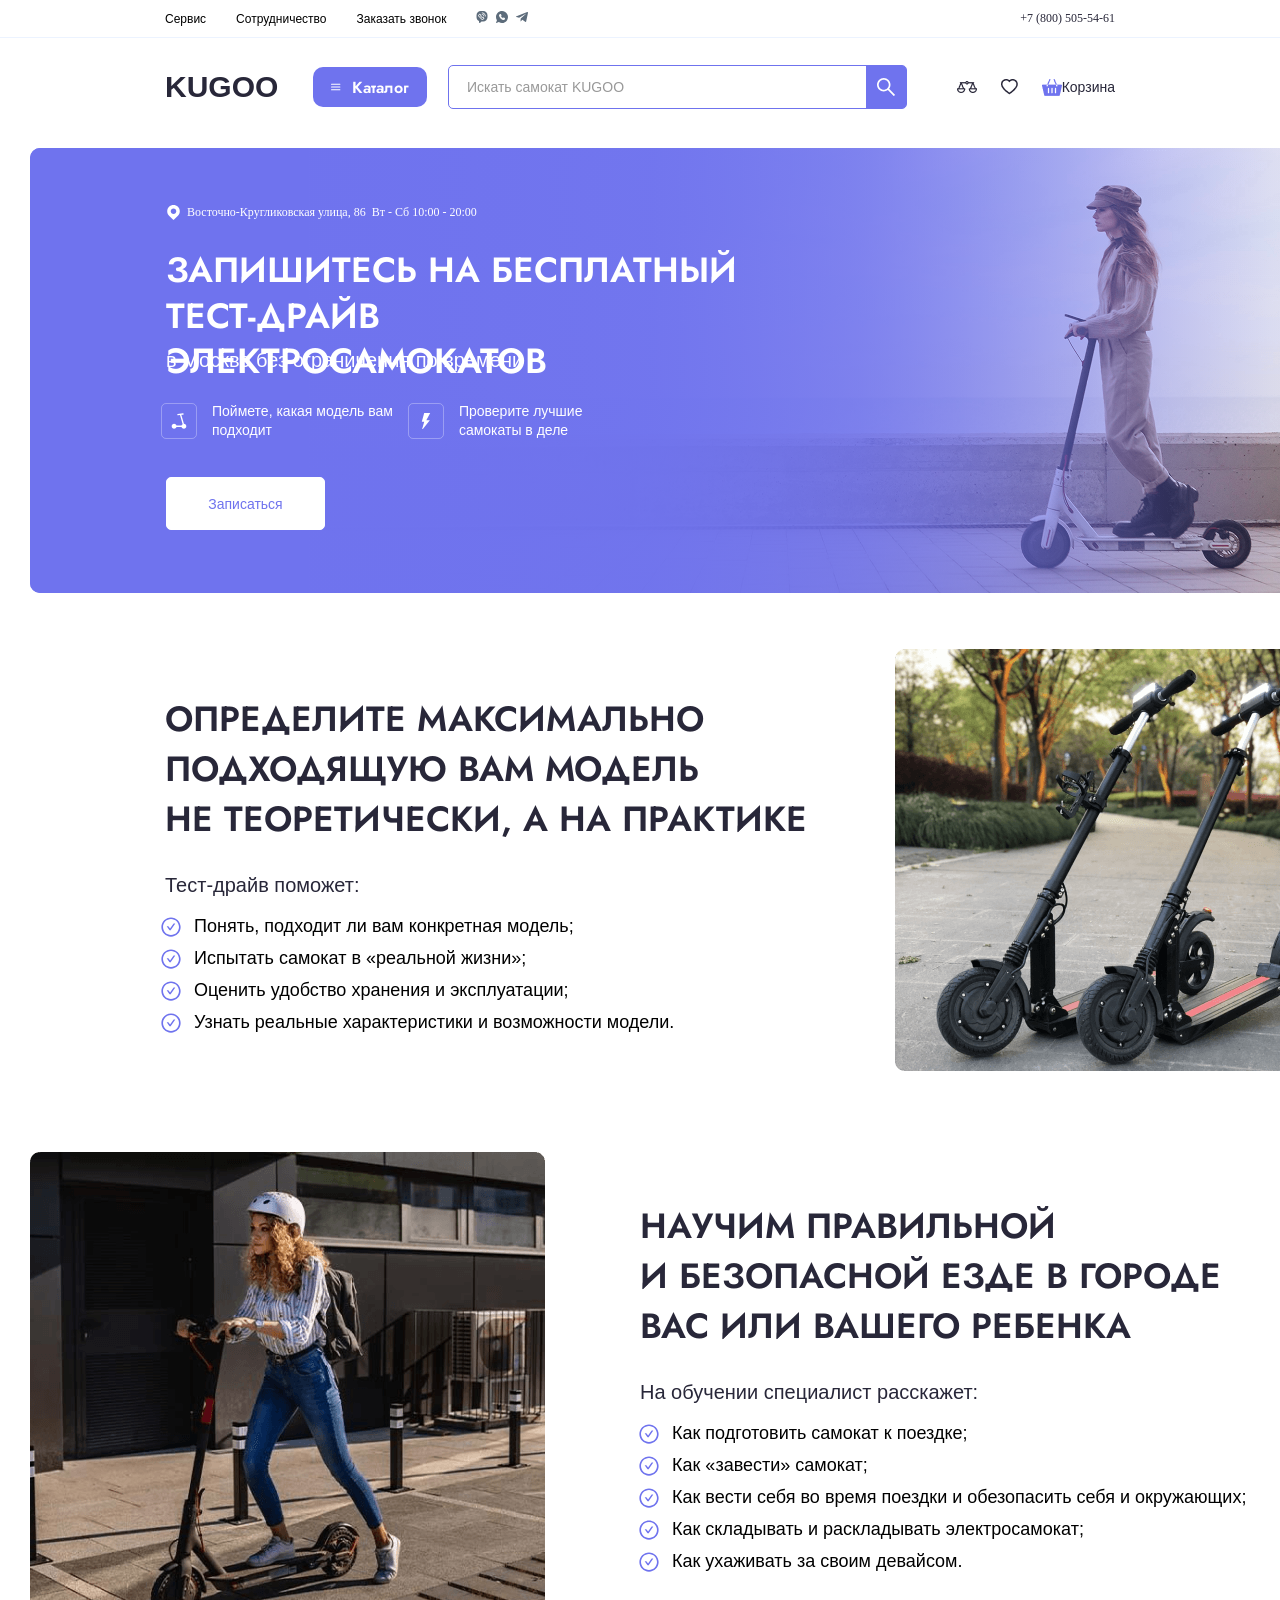
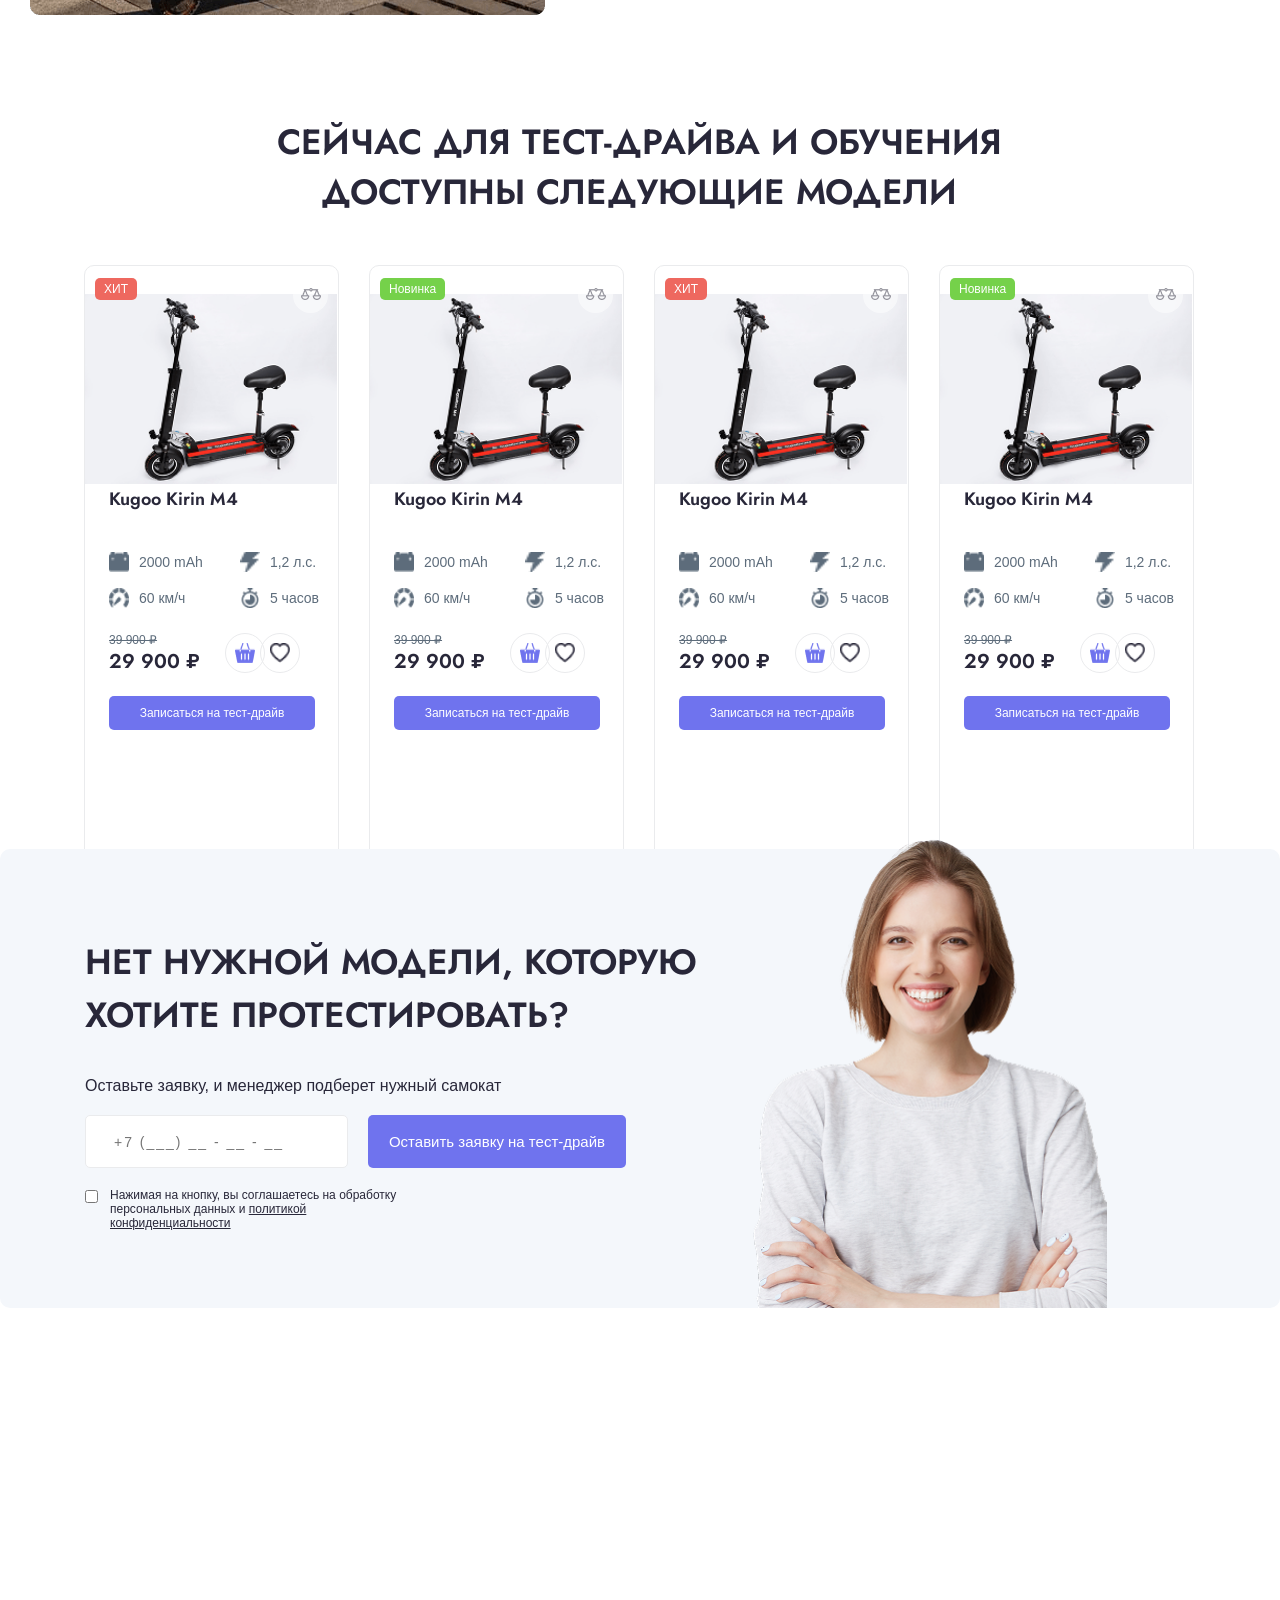
==== index.html @ 3bf48354 "add section CTA" ====
<!doctype html>
<html lang="ru">
  <head>
    <meta charset="UTF-8" />
    <meta name="viewport" content="width=device-width, initial-scale=1.0" />
    <title>Kugoo</title>
    <link rel="stylesheet" href="./styles/swiper-bundle.min.css" />
    <link rel="preconnect" href="https://fonts.googleapis.com" />
    <link rel="preconnect" href="https://fonts.gstatic.com" crossorigin />
    <link
      href="https://fonts.googleapis.com/css2?family=Jost:wght@400;500;600;700;800&display=swap"
      rel="stylesheet"
    />
    <link rel="stylesheet" href="./fonts/fonts.css" />
    <link rel="stylesheet" href="./styles/style.css" />
  </head>
  <body>
    <header class="header">
      <!-- TOP BAR -->
      <div class="topbar">
        <div class="container topbar__row">
          <nav class="topbar__nav">
            <a class="topbar__link" href="#">Сервис</a>
            <a class="topbar__link" href="#">Сотрудничество</a>
            <a class="topbar__link btn__call" href="#">Заказать звонок</a>

            <div class="topbar__icons socials">
              <a class="topbar__icon" href="#" aria-label="Viber">
                <svg class="topbar__svg" width="12" height="12">
                  <use href="img/sprite.svg#icon-viber"></use>
                </svg>
              </a>
              <a class="topbar__icon" href="#" aria-label="WhatsApp">
                <svg class="topbar__svg" width="12" height="12">
                  <use href="img/sprite.svg#icon-whatsapp"></use>
                </svg>
              </a>
              <a class="topbar__icon" href="#" aria-label="Telegram">
                <svg class="topbar__svg" width="12" height="12">
                  <use href="img/sprite.svg#icon-telegram"></use>
                </svg>
              </a>
            </div>
          </nav>

          <div class="topbar__contacts">
            <a class="topbar__phone" href="tel:+78005055461"
              >+7 (800) 505-54-61</a
            >
          </div>
        </div>
      </div>

      <!-- MAIN BAR -->
      <div class="mainbar">
        <div class="container mainbar__row">
          <a href="#" class="mainbar__logo">KUGOO</a>

          <button class="mainbar__catalog-btn" type="button">
            <svg class="catalog-btn__icon" width="18" height="12">
              <use href="img/sprite.svg#icon-burger"></use>
            </svg>
            Каталог
          </button>

          <form class="mainbar__search" action="#" method="get">
            <input
              class="search__input"
              type="text"
              name="q"
              placeholder="Искать самокат KUGOO"
            />
            <button class="search__btn" type="submit" aria-label="Поиск">
              <svg class="search__svg" width="18" height="18">
                <use href="img/sprite.svg#icon-search"></use>
              </svg>
            </button>
          </form>

          <div class="mainbar__actions">
            <a class="action" href="#" aria-label="Сравнение">
              <img src="./img/balance 2.png" alt="" />
            </a>
            <a class="action" href="#" aria-label="Сравнение">
              <img src="./img/heart.png" alt="" />
            </a>
            <a class="action" href="#" aria-label="Сравнение">
              <img src="./img/cart.png" alt="" />
              <span class="action__label">Корзина</span>
            </a>
          </div>
        </div>
      </div>
    </header>

    <!-- HERO BANNER -->
    <section class="hero">
      <div class="hero__banner">
        <div class="hero__content">
          <div class="hero__info">
            <div class="hero__girl"></div>
            <svg class="hero__pin" width="15" height="15">
              <use href="img/sprite.svg#pin"></use>
            </svg>
            <span class="hero__address">
              Восточно-Кругликовская улица, 86
            </span>
            <span class="hero__schedule"> Вт - Сб 10:00 - 20:00 </span>
          </div>
          <h1 class="hero__title">
            Запишитесь на бесплатный тест-драйв электросамокатов
          </h1>
          <p class="hero__subtitle">в Москве без ограничения по времени</p>
          <div class="hero__features">
            <div class="hero__feature">
              <div class="hero__feature-icon">
                <svg class="hero__scooter" width="16" height="16">
                  <use href="img/sprite.svg#scooter"></use>
                </svg>
              </div>
              <span class="hero__feature-text"
                >Поймете, какая модель вам подходит</span
              >
            </div>
            <div class="hero__feature">
              <div class="hero__feature-icon">
                <svg class="hero__energy" width="16" height="16">
                  <use href="img/sprite.svg#energy"></use>
                </svg>
              </div>
              <span class="hero__feature-text"
                >Проверите лучшие самокаты в деле</span
              >
            </div>
          </div>
          <a class="hero__btn" href="#">Записаться</a>
        </div>
      </div>
    </section>

    <!-- TEST DRIVE -->
    <section class="testdrive">
      <div class="testdrive__info">
        <h2 class="testdrive__title">
          Определите максимально подходящую вам модель <br />не теоретически, а
          на практике
        </h2>
        <p class="testdrive__description">Тест-драйв поможет:</p>

        <ul class="testdrive__list">
          <li class="testdrive__item">
            <svg>
              <use href="img/sprite.svg#check_circle"></use>
            </svg>
            Понять, подходит ли вам конкретная модель;
          </li>
          <li class="testdrive__item">
            <svg>
              <use href="img/sprite.svg#check_circle"></use>
            </svg>
            Испытать самокат в «реальной жизни»;
          </li>
          <li class="testdrive__item">
            <svg>
              <use href="img/sprite.svg#check_circle"></use>
            </svg>
            Оценить удобство хранения и эксплуатации;
          </li>
          <li class="testdrive__item">
            <svg>
              <use href="img/sprite.svg#check_circle"></use>
            </svg>
            Узнать реальные характеристики и возможности модели.
          </li>
        </ul>

        <div class="scooters__image">
          <img src="./img/scooters.png" alt="Two scooters" />
        </div>
      </div>
    </section>

    <!-- GIRL SCOOTER -->
    <section class="girl__drive">
      <div class="girlScooter__info">
        <h2 class="girlScooter__title">
          Научим правильной <br />и безопасной езде в городе <br />вас или
          вашего ребенка
        </h2>
        <p class="girlScooter__description">
          На обучении специалист расскажет:
        </p>

        <ul class="girlScooter__list">
          <li class="girlScooter__item">
            <svg>
              <use href="img/sprite.svg#check_circle"></use>
            </svg>
            Как подготовить самокат к поездке;
          </li>
          <li class="girlScooter__item">
            <svg>
              <use href="img/sprite.svg#check_circle"></use>
            </svg>
            Как «завести» самокат;
          </li>
          <li class="girlScooter__item">
            <svg>
              <use href="img/sprite.svg#check_circle"></use>
            </svg>
            Как вести себя во время поездки и обезопасить себя и окружающих;
          </li>
          <li class="girlScooter__item">
            <svg>
              <use href="img/sprite.svg#check_circle"></use>
            </svg>
            Как складывать и раскладывать электросамокат;
          </li>
          <li class="girlScooter__item">
            <svg>
              <use href="img/sprite.svg#check_circle"></use>
            </svg>
            Как ухаживать за своим девайсом.
          </li>
        </ul>

        <div class="girlScooter__image">
          <img src="./img/girl_scooter.png" alt="Girl Scooter" />
        </div>
      </div>
    </section>

    <!-- SCOOTER MODELS -->
    <section class="scooter">
      <div class="scooter__container">
        <h2 class="scooter__title">
          Сейчас для тест-драйва и обучения доступны следующие модели
        </h2>

        <div class="scooter__grid">
          <!-- <table>
        <tr>
          <td>
            <img src="./img/scooter_model.png" alt="Model 1" />
          </td>
          <td>
            <img src="./img/scooter_model.png" alt="Model 2" />
          </td>
          <td>
            <img src="./img/scooter_model.png" alt="Model 3" />
          </td>
          <td>
            <img src="./img/scooter_model.png" alt="Model 4" />
          </td>
        </tr>
      </table> -->

          <!-- Card 1 -->
          <div class="scooter__card">
            <div class="scooter__card-top">
              <span class="scooter__badge scooter__badge--hit">Хит</span>
              <a class="scooter__compare" href="#">
                <img
                  src="img/balance 2.png"
                  alt="Сравнение"
                  width="20"
                  height="20"
                />
              </a>
              <img
                class="scooter__card-img"
                src="img/scooter_model.png"
                alt="Kugoo Kirin M4"
              />
            </div>
            <div class="scooter__card-info">
              <h3 class="scooter__card-name">Kugoo Kirin M4</h3>
              <div class="scooter__card-specs">
                <span
                  ><img src="img/mAh.png" alt="" width="20" height="20" /> 2000
                  mAh</span
                >
                <span
                  ><img src="img/lighter.png" alt="" width="20" height="20" />
                  1,2 л.с.</span
                >
                <span
                  ><img src="img/speed.png" alt="" width="20" height="20" /> 60
                  км/ч</span
                >
                <span
                  ><img src="img/timer.png" alt="" width="20" height="20" /> 5
                  часов</span
                >
              </div>
              <div class="scooter__card-bottom">
                <div class="scooter__card-price-inner">
                  <span class="scooter__card-old-price">39 900 ₽</span>
                  <span class="scooter__card-new-price">29 900 ₽</span>
                </div>
                <div class="scooter__card-actions">
                  <button class="scooter__card-action" type="button">
                    <img
                      src="img/cart.png"
                      alt="Корзина"
                      width="20"
                      height="20"
                    />
                  </button>
                  <a class="scooter__card-action" href="#">
                    <img
                      src="img/heart.png"
                      alt="Избранное"
                      width="20"
                      height="20"
                    />
                  </a>
                </div>
              </div>
              <button class="scooter__card-btn" type="button">
                Записаться на тест-драйв
              </button>
            </div>
          </div>

          <!-- Card 2 -->
          <div class="scooter__card">
            <div class="scooter__card-top">
              <span class="scooter__badge scooter__badge--new">Новинка</span>
              <a class="scooter__compare" href="#">
                <img
                  src="img/balance 2.png"
                  alt="Сравнение"
                  width="20"
                  height="20"
                />
              </a>
              <img
                class="scooter__card-img"
                src="img/scooter_model.png"
                alt="Kugoo Kirin M4"
              />
            </div>
            <div class="scooter__card-info">
              <h3 class="scooter__card-name">Kugoo Kirin M4</h3>
              <div class="scooter__card-specs">
                <span
                  ><img src="img/mAh.png" alt="" width="20" height="20" /> 2000
                  mAh</span
                >
                <span
                  ><img src="img/lighter.png" alt="" width="20" height="20" />
                  1,2 л.с.</span
                >
                <span
                  ><img src="img/speed.png" alt="" width="20" height="20" /> 60
                  км/ч</span
                >
                <span
                  ><img src="img/timer.png" alt="" width="20" height="20" /> 5
                  часов</span
                >
              </div>
              <div class="scooter__card-bottom">
                <div class="scooter__card-price-inner">
                  <span class="scooter__card-old-price">39 900 ₽</span>
                  <span class="scooter__card-new-price">29 900 ₽</span>
                </div>
                <div class="scooter__card-actions">
                  <button class="scooter__card-action" type="button">
                    <img
                      src="img/cart.png"
                      alt="Корзина"
                      width="20"
                      height="20"
                    />
                  </button>
                  <a class="scooter__card-action" href="#">
                    <img
                      src="img/heart.png"
                      alt="Избранное"
                      width="20"
                      height="20"
                    />
                  </a>
                </div>
              </div>
              <button class="scooter__card-btn" type="button">
                Записаться на тест-драйв
              </button>
            </div>
          </div>

          <!-- Card 3 -->
          <div class="scooter__card">
            <div class="scooter__card-top">
              <span class="scooter__badge scooter__badge--hit">Хит</span>
              <a class="scooter__compare" href="#">
                <img
                  src="img/balance 2.png"
                  alt="Сравнение"
                  width="20"
                  height="20"
                />
              </a>
              <img
                class="scooter__card-img"
                src="img/scooter_model.png"
                alt="Kugoo Kirin M4"
              />
            </div>
            <div class="scooter__card-info">
              <h3 class="scooter__card-name">Kugoo Kirin M4</h3>
              <div class="scooter__card-specs">
                <span
                  ><img src="img/mAh.png" alt="" width="20" height="20" /> 2000
                  mAh</span
                >
                <span
                  ><img src="img/lighter.png" alt="" width="20" height="20" />
                  1,2 л.с.</span
                >
                <span
                  ><img src="img/speed.png" alt="" width="20" height="20" /> 60
                  км/ч</span
                >
                <span
                  ><img src="img/timer.png" alt="" width="20" height="20" /> 5
                  часов</span
                >
              </div>
              <div class="scooter__card-bottom">
                <div class="scooter__card-price-inner">
                  <span class="scooter__card-old-price">39 900 ₽</span>
                  <span class="scooter__card-new-price">29 900 ₽</span>
                </div>
                <div class="scooter__card-actions">
                  <button class="scooter__card-action" type="button">
                    <img
                      src="img/cart.png"
                      alt="Корзина"
                      width="20"
                      height="20"
                    />
                  </button>
                  <a class="scooter__card-action" href="#">
                    <img
                      src="img/heart.png"
                      alt="Избранное"
                      width="20"
                      height="20"
                    />
                  </a>
                </div>
              </div>
              <button class="scooter__card-btn" type="button">
                Записаться на тест-драйв
              </button>
            </div>
          </div>

          <!-- Card 4 -->
          <div class="scooter__card">
            <div class="scooter__card-top">
              <span class="scooter__badge scooter__badge--new">Новинка</span>
              <a class="scooter__compare" href="#">
                <img
                  src="img/balance 2.png"
                  alt="Сравнение"
                  width="20"
                  height="20"
                />
              </a>
              <img
                class="scooter__card-img"
                src="img/scooter_model.png"
                alt="Kugoo Kirin M4"
              />
            </div>
            <div class="scooter__card-info">
              <h3 class="scooter__card-name">Kugoo Kirin M4</h3>
              <div class="scooter__card-specs">
                <span
                  ><img src="img/mAh.png" alt="" width="20" height="20" /> 2000
                  mAh</span
                >
                <span
                  ><img src="img/lighter.png" alt="" width="20" height="20" />
                  1,2 л.с.</span
                >
                <span
                  ><img src="img/speed.png" alt="" width="20" height="20" /> 60
                  км/ч</span
                >
                <span
                  ><img src="img/timer.png" alt="" width="20" height="20" /> 5
                  часов</span
                >
              </div>
              <div class="scooter__card-bottom">
                <div class="scooter__card-price-inner">
                  <span class="scooter__card-old-price">39 900 ₽</span>
                  <span class="scooter__card-new-price">29 900 ₽</span>
                </div>
                <div class="scooter__card-actions">
                  <button class="scooter__card-action" type="button">
                    <img
                      src="img/cart.png"
                      alt="Корзина"
                      width="20"
                      height="20"
                    />
                  </button>
                  <a class="scooter__card-action" href="#">
                    <img
                      src="img/heart.png"
                      alt="Избранное"
                      width="20"
                      height="20"
                    />
                  </a>
                </div>
              </div>
              <button class="scooter__card-btn" type="button">
                Записаться на тест-драйв
              </button>
            </div>
          </div>
        </div>
      </div>
    </section>
    <!-- <section class="scooter__models">
      <h2 class="scooter__title">
        Сейчас для тест-драйва и обучения доступны следующие модели
      </h2>

      <div class="swiper">
        <div class="swiper-wrapper">
          <div class="swiper-slide">
            <img src="./img/scooter_model.png" alt="Model 1" />
          </div>
          <div class="swiper-slide">
            <img src="./img/scooter_model.png" alt="Model 2" />
          </div>
          <div class="swiper-slide">
            <img src="./img/scooter_model.png" alt="Model 3" />
          </div>
          <div class="swiper-slide">
            <img src="./img/scooter_model.png" alt="Model 4" />
          </div>
        </div>

        Add Pagination
        <div class="swiper-pagination"></div>

        Add Navigation
        <div class="swiper-button-prev"></div>
        <div class="swiper-button-next"></div>
      </div>
    </section> -->

    <!-- CTA -->
    <section class="cta">
      <div class="cta__container">
        <div class="cta__content">
          <h2 class="cta__title">
            Нет нужной модели, которую хотите протестировать?
          </h2>
          <p class="cta__form-text">
            Оставьте заявку, и менеджер подберет нужный самокат
          </p>
          <form class="cta__form" method="POST">
            <div class="cta__form-row">
              <input
                class="cta__input"
                name="userphone"
                type="tel"
                placeholder="+7 (___) __ - __ - __"
                required
              />
              <button class="cta__button" type="submit">
                Оставить заявку на тест-драйв
              </button>
            </div>
            <div class="cta__consent">
              <input class="cta__checkbox" type="checkbox" id="cta-consent" />
              <label class="cta__consent-label" for="cta-consent"
                >Нажимая на кнопку, вы соглашаетесь на обработку персональных
                данных и <a href="#">политикой конфиденциальности</a></label
              >
            </div>
          </form>
        </div>
      </div>
    </section>
    <script src="./js/swiper-bundle.min.js"></script>
    <script src="./js/script.js"></script>
  </body>
</html>
---- fonts/fonts.css ----
@font-face {
  font-family: "Jost";
  src: url("./Jost-Regular.woff2") format("woff2");
  font-weight: 400;
  font-style: normal;
  font-display: swap;
}

@font-face {
  font-family: "Jost";
  src: url("./Jost-Medium.woff2") format("woff2");
  font-weight: 500;
  font-style: normal;
  font-display: swap;
}

@font-face {
  font-family: "Jost";
  src: url("./Jost-Bold.woff2") format("woff2");
  font-weight: 700;
  font-style: normal;
  font-display: swap;
}
---- styles/style.css ----
*,
*::before,
*::after {
  margin: 0;
  padding: 0;
  box-sizing: border-box;
}

body {
  font-family: "Jost", sans-serif;
}

a {
  text-decoration: none;
  color: inherit;
}

button {
  font-family: inherit;
  cursor: pointer;
}

/* ==== CONTAINER ==== */
.container {
  background-color: #fff;
}

/* ==== HEADER ==== */
.header {
  width: 100%;
  background: #fff;
}

/* ==== TOP BAR ==== */
.topbar__row {
  display: flex;
  justify-content: space-between;
  align-items: center;
  font-size: 0.75rem;
  padding: 0 10.3125rem;
}

.topbar {
  border-bottom: 1px solid #ecf3ff;
  padding: 0.6875rem 0;
}

.topbar__nav {
  display: flex;
  align-items: center;
  gap: 1.875rem;
}

.topbar__link:hover {
  color: #6c5ce7;
}

/* social icons */
.topbar__icons {
  display: flex;
  align-items: center;
  gap: 0.5rem;
}

.topbar__icon {
  color: #5d6c7b;
  transition: color 0.2s;
}

.topbar__icon:hover {
  color: #6c5ce7;
}

/* phone */
.topbar__phone {
  flex-grow: 0;
  font-family: Jost;
  font-size: 0.75rem;
  font-weight: 500;
  font-stretch: normal;
  font-style: normal;
  line-height: normal;
  letter-spacing: normal;
  text-align: left;
  color: #282739;
}

.topbar__phone:hover {
  color: #6c5ce7;
}

/* ---------- MAIN BAR ---------- */
.mainbar {
  height: 4.375rem;
}

.mainbar__row {
  display: flex;
  align-items: center;
  height: 140%;
  padding: 0 10.3125rem;
}

/* logo */
.mainbar__logo {
  margin-right: 1.875rem;
  font-size: 1.875rem;
  font-weight: 700;
  line-height: 1;
  color: #282739;
}

.mainbar__logo:hover {
  color: #6c5ce7;
}

/* catalog button */
.mainbar__catalog-btn {
  display: flex;
  align-items: center;
  gap: 11px;
  height: 2.5rem;
  width: 7.1rem;
  padding: 0 18px;
  background: #6f73ee;
  color: #fff;
  border: none;
  position: relative;
  right: -5px;
  border-radius: 10px;
  font-size: 16px;
  font-weight: 600;
  margin-right: 26px;
  transition:
    background 0.2s,
    transform 0.15s;
}

.mainbar__catalog-btn:hover {
  background: #5a4bd1;
  transform: none;
}

.mainbar__catalog-btn:active {
  transform: translateY(0);
}

.catalog-btn__icon {
  display: flex;
  flex-direction: column;
  gap: 3px;
}

.catalog-btn__icon span {
  display: block;
  width: 16px;
  height: 2px;
  background: #fff;
  border-radius: 1px;
}

/* search */
.mainbar__search {
  flex: 1;
  display: flex;
  align-items: center;
  height: 44px;
  border-radius: 5px;
  border: solid 1.5px #6f73ee;
  overflow: hidden;
  background: #fff;
  transition: box-shadow 0.2s;
}

.mainbar__search:focus-within {
  box-shadow: 0 0 0 3px rgba(108, 92, 231, 0.15);
}

.search__input {
  flex: 1;
  height: 100%;
  border: none;
  outline: none;
  padding: 0 18px;
  font-family: inherit;
  font-size: 14px;
  color: #333;
  background: transparent;
}

.search__input::placeholder {
  color: #999;
}

.search__btn {
  width: 40px;
  height: 100%;
  border: solid 1.5px #6f73ee;
  background-color: #6f73ee;
  color: #fff;
  display: flex;
  align-items: center;
  justify-content: center;
  flex-shrink: 0;
  transition: background 0.2s;
}

.search__btn:hover {
  background: #5a4bd1;
}

.mainbar__actions {
  display: flex;
  align-items: center;
  gap: 24px;
  flex-shrink: 0;
  margin-left: 50px;
}

.action {
  display: flex;
  align-items: center;
  color: #282739;
  transition: color 0.2s;
}

.action:hover {
  color: #6c5ce7;
}

.action__svg {
  display: block;
}

.action--cart {
  gap: 10px;
}

.action__label {
  font-family: "Jost", sans-serif;
  font-size: 14px;
  font-weight: 500;
  line-height: 1;
  color: #282739;
  white-space: nowrap;
  gap: 10px;
}

/* ==== HERO BANNER ==== */
.hero {
  padding: 40px 30px 72px;
}

.hero__banner {
  position: relative;
  width: 1380px;
  height: 445px;
  margin: 0 auto;
  border-radius: 10px;
  overflow: hidden;

  background:
    linear-gradient(
      90deg,
      rgba(111, 115, 238, 1) 0%,
      rgba(111, 115, 238, 0.95) 25%,
      rgba(111, 115, 238, 0.85) 45%,
      rgba(111, 115, 238, 0.65) 60%,
      rgba(111, 115, 238, 0.4) 72%,
      rgba(111, 115, 238, 0.2) 82%,
      rgba(111, 115, 238, 0.08) 90%,
      rgba(111, 115, 238, 0) 100%
    ),
    url(../img/young-woman-riding-electric_scooter.png) right center / contain
      no-repeat;
  background-position: clamp(100%, calc(10% + 5.625rem), 168%) center;
  background-color: #6f73ee;
}

/* .hero__banner::after {
  content: "";
  position: absolute;
  top: 0;
  left: 0;
  right: 0;
  bottom: 0;
  z-index: 0;
  background: url(../img/young-woman-riding-electric_scooter.png) right /
    contain no-repeat; */
/* background-position: calc(168% -190px); */
/* background-position: clamp(100%, calc(10% + 5.625rem), 168%) center;
} */

.hero__banner::before {
  content: "";
  position: absolute;
  inset: 0;
  z-index: 1;

  background: linear-gradient(
    90deg,
    rgba(111, 115, 238, 1) 0%,
    rgba(111, 115, 238, 0.95) 25%,
    rgba(111, 115, 238, 0.85) 45%,
    rgba(111, 115, 238, 0.65) 60%,
    rgba(111, 115, 238, 0.4) 72%,
    rgba(111, 115, 238, 0.2) 82%,
    rgba(111, 115, 238, 0.08) 90%,
    rgba(111, 115, 238, 0) 100%
  );
}

.hero__overlay {
  position: absolute;
  top: 0;
  left: 0;
  width: 100%;
  height: 100%;
  z-index: 1;
}

.hero__content {
  position: relative;
  z-index: 2;
  display: flex;
  flex-direction: column;
  height: 100%;
  padding: 62px 40px 40px 130px;
}

.hero__info {
  display: flex;
  align-items: center;
  gap: 0.375rem;
  margin-bottom: 1.875rem;
  width: 22.5625rem;
  height: 0.3125rem;
  font-family: Jost;
  font-size: 12px;
  font-weight: 500;
  font-style: normal;
  line-height: normal;
  letter-spacing: normal;
  color: #fff;
}

.hero__pin {
  display: block;
  flex-shrink: 0;
}

.hero__address,
.hero__schedule {
  font-size: 12px;
  font-weight: 500;
  color: #fff;
}

.hero__title {
  font-size: 35px;
  font-weight: 600;
  color: #fff;
  line-height: 1.3;
  text-transform: uppercase;
  margin-bottom: 7px;
  padding: 3px 6px;

  width: 616px;
  height: 102px;
  /* margin: 19px 632px 7px 136px; */
}

.hero__subtitle {
  font-size: 20px;
  font-weight: 400;
  color: #fff;
  position: relative;
  margin-bottom: 25px;
  margin-left: 6px;
  bottom: 5px;
}

.hero__features {
  display: flex;
  margin-bottom: 38px;
  width: 487px;
  height: 37px;
  position: relative;
  left: 1px;
  justify-content: space-between;
}

.hero__feature {
  display: flex;
  align-items: center;
  gap: 15px;
}

.hero__feature-icon {
  width: 36px;
  height: 36px;
  border-radius: 5px;
  border: 1px solid rgba(255, 255, 255, 0.3);
  display: flex;
  align-items: center;
  justify-content: center;
  flex-shrink: 0;
}

.hero__feature-icon svg {
  display: block;
}

.hero__feature-text {
  font-size: 14px;
  font-weight: 500;
  line-height: 1.29;
  color: #fff;
}

.hero__btn {
  display: flex;
  align-items: center;
  justify-content: center;
  width: 159px;
  height: 53px;
  border-radius: 5px;
  position: relative;
  left: 6px;
  border: 1.3px solid #fff;
  background-color: #fff;
  font-size: 14px;
  font-weight: 500;
  color: #6f73ee;
  text-decoration: none;
}

.hero__btn:hover {
  background-color: transparent;
  color: #fff;
}

/* TEST DRIVE */
.testdrive {
  padding: 0 30px 72px;
  margin: 75px auto;
}

.testdrive__title {
  position: relative;
  left: 135px;
  bottom: 46px;
  /* display: flex;
  flex-wrap: wrap; */
  width: 645px;
  font-size: 35px;
  font-weight: 600;
  text-align: left;
  color: #282739;
  text-transform: uppercase;
}

.testdrive__description {
  position: relative;
  left: 135px;
  bottom: 17px;
  width: 487px;
  font-size: 20px;
  font-weight: 500;
  line-height: 1.29;
  color: #282739;
  margin-bottom: 38px;
}

.testdrive__list {
  position: relative;
  bottom: 38px;
  right: 5px;
  gap: 10px 20px;

  list-style: none;
  margin: 0;
  padding: 0;

  display: flex;
  flex-direction: column;
  padding-left: 135px;
}

.testdrive__item {
  display: flex;
  align-items: center;
  gap: 12px;
  font-size: 18px;

  text-align: left;
}

.testdrive__item svg {
  width: 22px;
  height: 22px;
  flex: 0 0 22px;
}

.scooters__image {
  display: flex;
  align-items: center;
  position: relative;
  left: 54.0625rem;
  bottom: 26.4375rem;
}

/* GIRL SCOOTER */

.girl__drive {
  padding: 0 30px 72px;
  margin: 75px auto;
}

.girlScooter__title {
  position: relative;
  left: 610px;
  bottom: 440px;
  /* display: flex;
  flex-wrap: wrap; */
  width: 645px;
  font-size: 35px;
  font-weight: 600;
  text-align: left;
  color: #282739;
  text-transform: uppercase;
}

.girlScooter__description {
  position: relative;
  left: 38.125rem;
  bottom: 25.6875rem;
  width: 487px;
  font-size: 20px;
  font-weight: 500;
  line-height: 1.29;
  color: #282739;
  margin-bottom: 38px;
}

.girlScooter__list {
  position: relative;
  bottom: 27rem;
  left: 29.5625rem;
  gap: 0.625rem 1.25rem;
  z-index: 1;

  list-style: none;
  margin: 0;
  padding: 0;

  display: flex;
  flex-direction: column;
  padding-left: 135px;
}

.girlScooter__item {
  display: flex;
  align-items: center;
  gap: 12px;
  font-size: 18px;

  text-align: left;
}

.girlScooter__item svg {
  width: 22px;
  height: 22px;
  flex: 0 0 22px;
}

.girlScooter__image {
  display: flex;
  align-items: center;
  position: relative;
  bottom: 53.3125rem;
}

/* SCOOTER MODELS */
.scooter {
  position: relative;
  right: 1px;
  bottom: 898px;

  /* margin-bottom: 103px; */
}

.scooter__container {
  max-width: 1140px;
  margin: 0 auto;
  padding: 0 15px;
}

.scooter__title {
  font-size: 35px;
  font-weight: 600;
  line-height: 1.45;
  color: #282739;
  text-transform: uppercase;
  text-align: center;
  max-width: 732px;
  margin: 0 auto 47px;
}

.scooter__grid {
  display: flex;
  gap: 30px;
  flex-direction: row;
}

/* Card */
.scooter__card {
  width: 255px;
  flex-shrink: 0;
  border-radius: 10px;
  border: 1.5px solid #eaebed;
  background: #fff;
  overflow: hidden;
  transition: box-shadow 0.3s ease;
}

.scooter__card:hover {
  box-shadow: 0 -10px 30px rgba(0, 0, 0, 0.1);
}

.scooter__card-top {
  position: relative;
}

.scooter__card-img {
  display: block;
  width: 100%;
  height: auto;
  position: relative;
  top: 28px;
  right: 1px;
}

.scooter__badge {
  font-size: 12px;
  font-weight: 500;
  color: #fff;
  border-radius: 5px;
  padding: 4px 9px;
  position: absolute;
  top: 12px;
  left: 10px;
  z-index: 1;
}

.scooter__badge--hit {
  background: #ee685f;
  text-transform: uppercase;
}

.scooter__badge--new {
  background: #75d14a;
}

/* Compare icon */
.scooter__compare {
  position: absolute;
  top: 18px;
  right: 17px;
  z-index: 1;
}

.scooter__compare::after {
  content: "";
  width: 35px;
  height: 35px;
  background: #fff;
  opacity: 0.5;
  border-radius: 50%;
  position: absolute;
  top: -6px;
  right: -7px;
  transition: all 0.3s ease;
}

.scooter__compare:hover::after {
  opacity: 0.3;
  background: #4d52da;
}

.scooter__card-info {
  position: relative;
  bottom: 55px;
  left: 24px;
  /* margin: 105px 0px; */
  padding: 85px 0px;
  /* line-height: 1.45; */
}

.scooter__card-name {
  font-size: 18px;
  font-weight: 600;
  color: #282739;
  margin-bottom: 40px;
}

.scooter__card-specs {
  font-size: 14px;
  font-weight: 400;
  color: #5d6c7b;
  display: flex;
  flex-wrap: wrap;
  row-gap: 16px;
  margin-bottom: 25px;
}

.scooter__card-specs span {
  flex-basis: 47%;
  display: flex;
  align-items: center;
  gap: 10px;
}

.scooter__card-specs span:nth-child(odd) {
  margin-right: 12px;
}

/* Price row */
.scooter__card-bottom {
  display: flex;
  align-items: center;
  gap: 35px;
  margin-bottom: 20px;
}

.scooter__card-price-inner {
  display: flex;
  flex-direction: column;
}

.scooter__card-old-price {
  font-size: 12px;
  font-weight: 500;
  color: #5d6c7b;
  text-decoration: line-through;
}

.scooter__card-new-price {
  font-size: 20px;
  font-weight: 600;
  color: #282739;
}

/* Cart / Heart icons */
.scooter__card-actions {
  display: flex;
  gap: 15px;
}

.scooter__card-action {
  background: none;
  border: none;
  cursor: pointer;
  position: relative;
}

.scooter__card-action::before {
  content: "";
  width: 40px;
  height: 40px;
  border-radius: 50%;
  border: 1px solid #eaebed;
  position: absolute;
  top: -10px;
  left: -10px;
  transition: all 0.3s ease;
}

.scooter__card-action:hover::before {
  opacity: 0.3;
  background: #4d52da;
}

/* CTA button */
.scooter__card-btn {
  font-family: "Jost", sans-serif;
  font-size: 12px;
  font-weight: 400;
  color: #fff;
  background: #6f73ee;
  border: none;
  border-radius: 5px;
  padding: 10px 25px;
  width: 100%;
  max-width: 206px;
  cursor: pointer;
  transition: all 0.3s ease;
}

.scooter__card-btn:hover {
  background: #4d52da;
  box-shadow: 0 4px 5px rgba(77, 82, 218, 0.2);
}

/* CTA */

.cta__container {
  max-width: 1380px;
  margin: 0 auto;
  padding: 87px 0 78px;
  border-radius: 10px;
  background: #f4f7fb;
  position: relative;
  bottom: 920px;
  left: 0;
  overflow: visible;
}

.cta__container::before {
  content: "";
  width: 390px;
  height: 495px;
  background: url(../img/cta-young-woman.png) no-repeat;
  background-size: cover;
  position: absolute;
  right: 13.5%;
  bottom: 0;
}

.cta__content {
  max-width: 1140px;
  margin: 0 auto;
  padding: 0 15px;
  position: relative;
  z-index: 1;
}

.cta__title {
  font-size: 35px;
  font-weight: 600;
  line-height: 1.5;
  color: #282739;
  text-transform: uppercase;
  max-width: 613px;
  margin-bottom: 36px;
}

.cta__form-text {
  font-size: 16px;
  font-weight: 500;
  color: #282739;
  margin-bottom: 20px;
}

.cta__form {
  display: flex;
  flex-direction: column;
  gap: 20px;
  max-width: 541px;
}

.cta__form-row {
  display: flex;
  align-items: center;
  gap: 20px;
}

.cta__input {
  height: 53px;
  flex: 1;
  padding: 15px 15px 15px 28px;
  border-radius: 5px;
  border: 1px solid #eaebed;
  font-family: "Jost", sans-serif;
  font-size: 14px;
  color: #282739;
  letter-spacing: 2px;
  outline: none;
}

.cta__input:focus {
  border-color: #6f73ee;
}

.cta__button {
  width: 100%;
  max-width: 258px;
  height: 53px;
  font-family: "Jost", sans-serif;
  font-size: 15px;
  font-weight: 500;
  color: #fff;
  background: #6f73ee;
  border: none;
  border-radius: 5px;
  cursor: pointer;
  transition: all 0.3s ease;
}

.cta__button:hover {
  background: #4d52da;
  box-shadow: 0 4px 5px rgba(77, 82, 218, 0.2);
}

.cta__consent {
  display: flex;
  align-items: flex-start;
  gap: 12px;
  max-width: 335px;
}

.cta__checkbox {
  margin-top: 2px;
  flex-shrink: 0;
  accent-color: #6f73ee;
}

.cta__consent-label {
  font-size: 12px;
  font-weight: 400;
  line-height: 1.17;
  color: #282739;
  cursor: pointer;
}

.cta__consent-label a {
  color: inherit;
  text-decoration: underline;
  transition: color 0.3s ease;
}

.cta__consent-label a:hover {
  color: #4d52da;
}
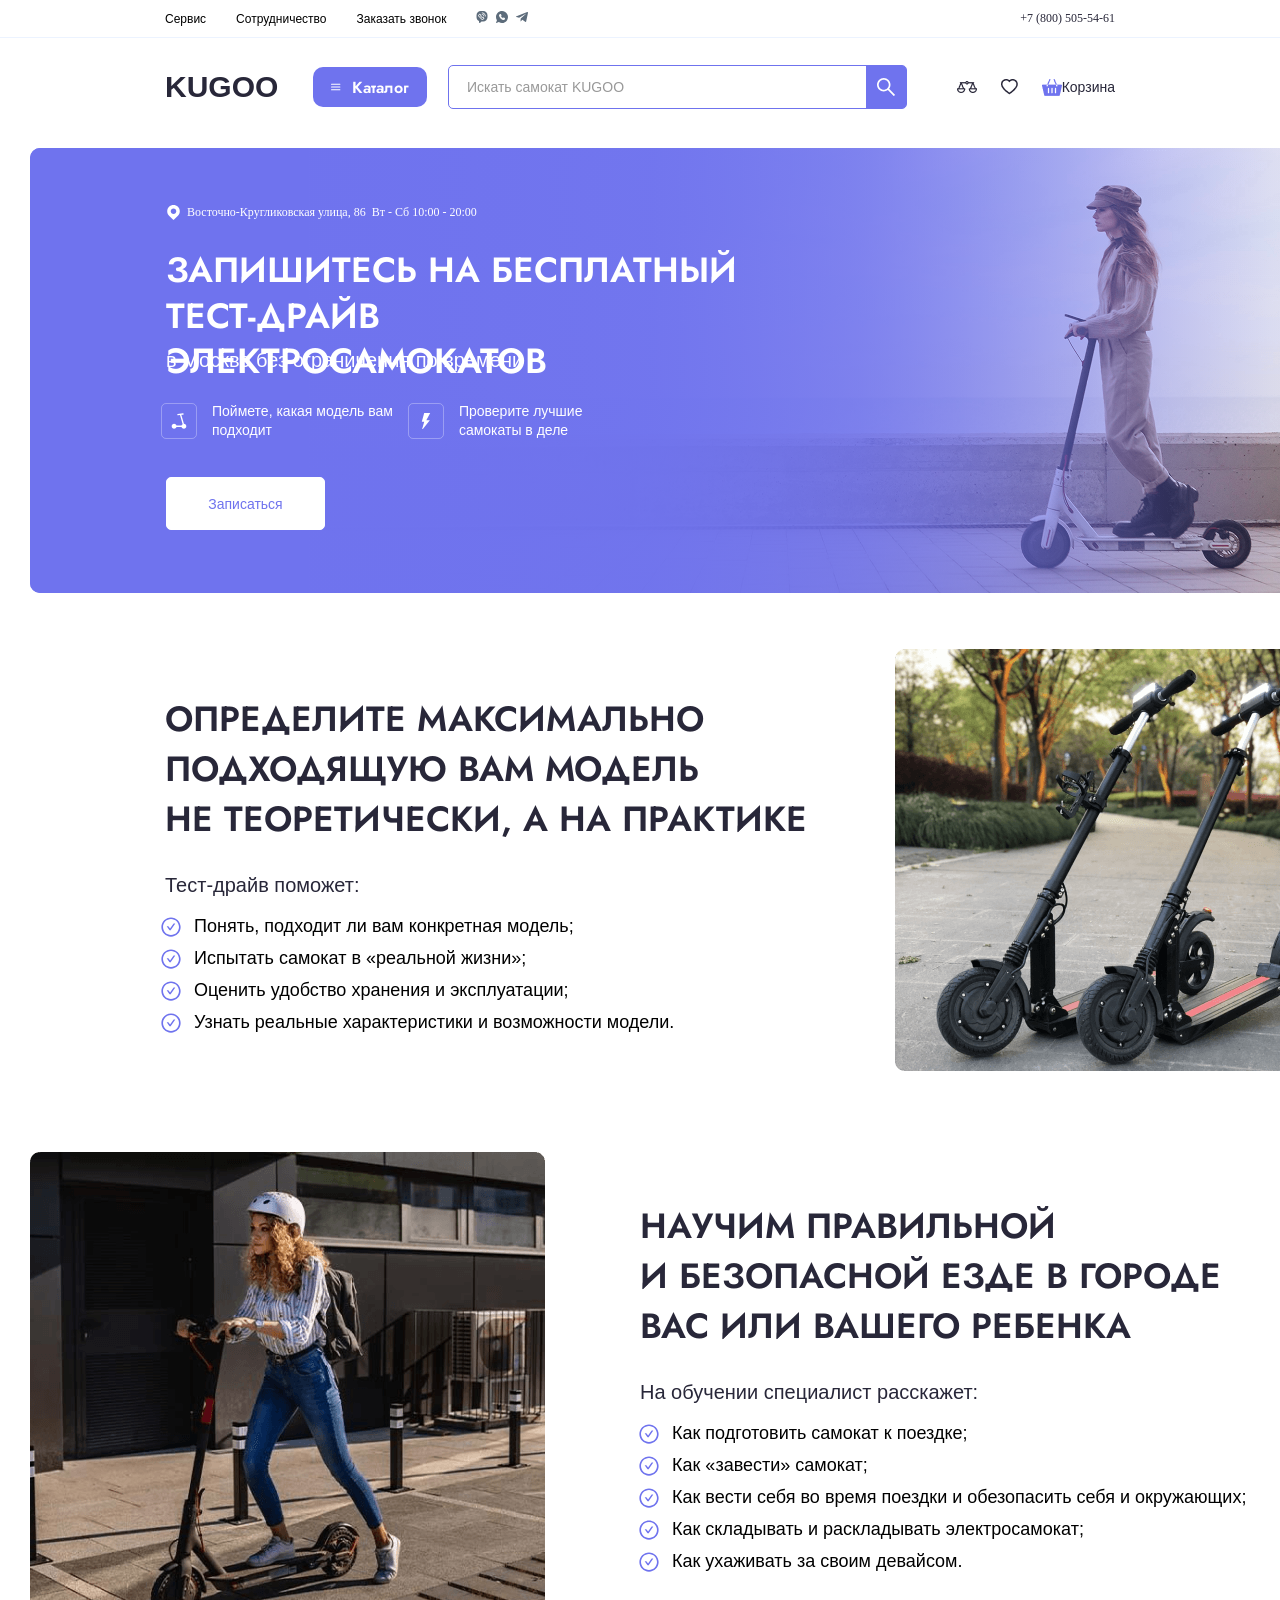
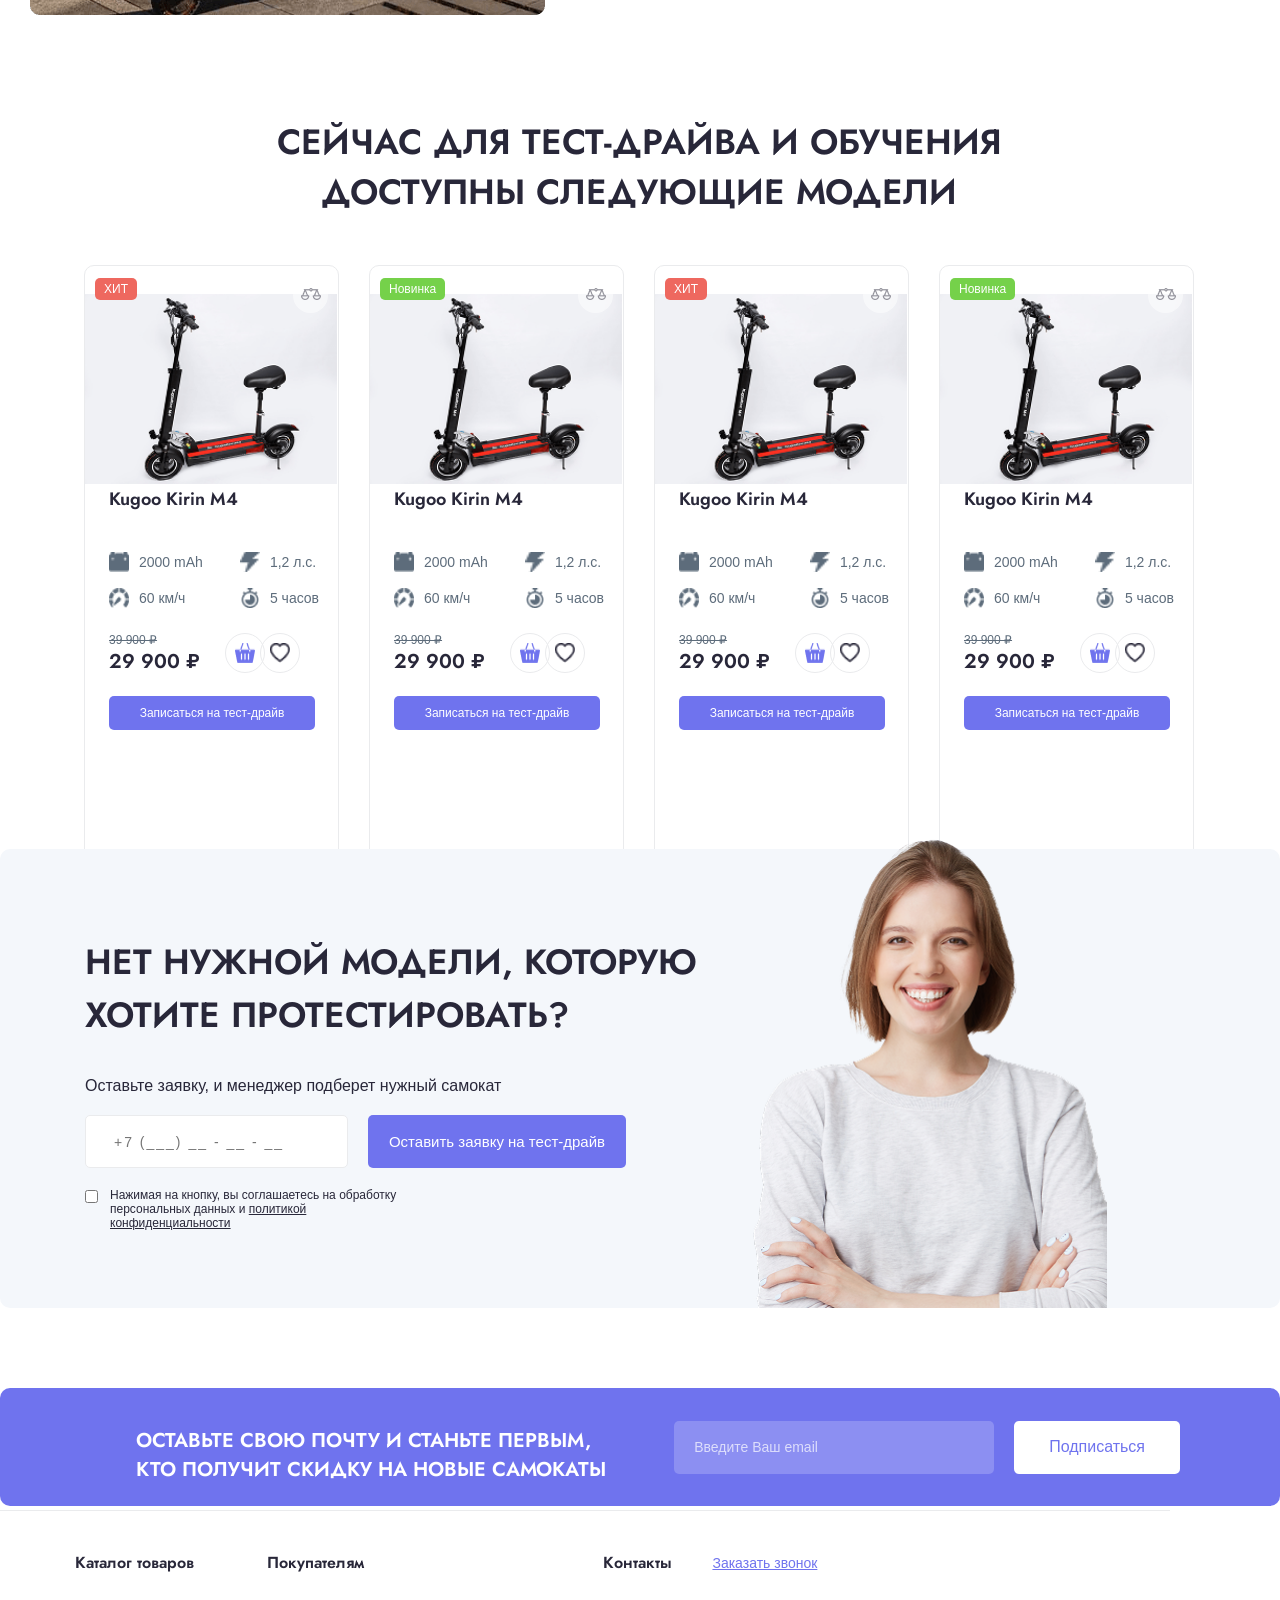
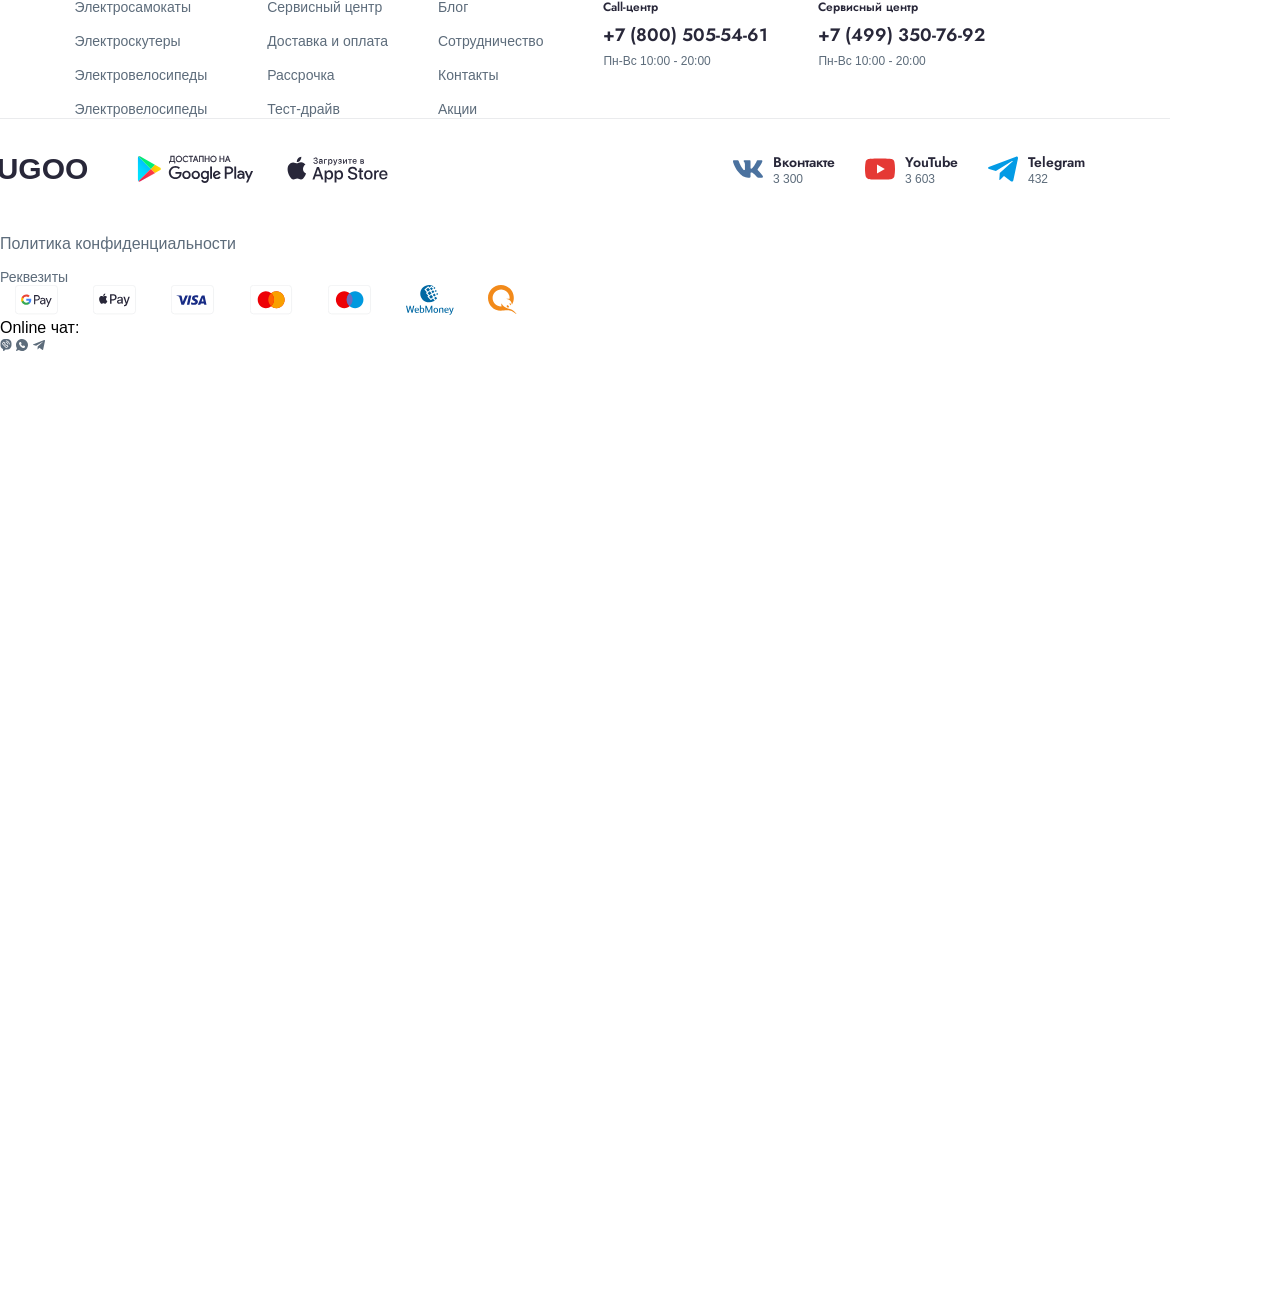
==== commit 28910752: "add footer section" ====
--- a/index.html
+++ b/index.html
@@ -593,6 +593,192 @@
         </div>
       </div>
     </section>
+
+    <!-- SUBSCRIBE -->
+    <section class="subscribe">
+      <div class="subscribe__inner">
+        <h2 class="subscribe__title">
+          Оставьте свою почту и станьте первым, кто получит скидку на новые
+          самокаты
+        </h2>
+        <form class="subscribe__form" method="POST">
+          <input
+            class="subscribe__input"
+            type="email"
+            name="email"
+            placeholder="Введите Ваш email"
+            required
+          />
+          <button class="subscribe__button" type="submit">Подписаться</button>
+        </form>
+      </div>
+    </section>
+
+    <!-- FOOTER -->
+    <footer class="footer">
+      <div class="footer__container">
+        <div class="footer__col">
+          <h3 class="footer__heading">Каталог товаров</h3>
+          <ul class="footer__list">
+            <li><a class="footer__link" href="#">Электросамокаты</a></li>
+            <li><a class="footer__link" href="#">Электроскутеры</a></li>
+            <li><a class="footer__link" href="#">Электровелосипеды</a></li>
+            <li><a class="footer__link" href="#">Электровелосипеды</a></li>
+          </ul>
+        </div>
+        <div class="footer__col footer__col--buyers">
+          <h3 class="footer__heading">Покупателям</h3>
+          <div class="footer__two-cols">
+            <ul class="footer__list">
+              <li><a class="footer__link" href="#">Сервисный центр</a></li>
+              <li><a class="footer__link" href="#">Доставка и оплата</a></li>
+              <li><a class="footer__link" href="#">Рассрочка</a></li>
+              <li><a class="footer__link" href="#">Тест-драйв</a></li>
+            </ul>
+            <ul class="footer__list">
+              <li><a class="footer__link" href="#">Блог</a></li>
+              <li><a class="footer__link" href="#">Сотрудничество</a></li>
+              <li><a class="footer__link" href="#">Контакты</a></li>
+              <li><a class="footer__link" href="#">Акции</a></li>
+            </ul>
+          </div>
+        </div>
+        <div class="footer__col footer__col--contacts">
+          <div class="footer__contacts-top">
+            <h3 class="footer__heading">Контакты</h3>
+            <a class="footer__callback" href="#">Заказать звонок</a>
+          </div>
+          <div class="footer__phones">
+            <div class="footer__phone-block">
+              <span class="footer__phone-label">Call-центр</span>
+              <a class="footer__phone" href="tel:+78005055461"
+                >+7 (800) 505-54-61</a
+              >
+              <span class="footer__schedule">Пн-Вс 10:00 - 20:00</span>
+            </div>
+            <div class="footer__phone-block">
+              <span class="footer__phone-label">Сервисный центр</span>
+              <a class="footer__phone" href="tel:+74993507692"
+                >+7 (499) 350-76-92</a
+              >
+              <span class="footer__schedule">Пн-Вс 10:00 - 20:00</span>
+            </div>
+          </div>
+        </div>
+      </div>
+
+      <!-- Footer bottom -->
+      <div class="footer__bottom">
+        <div class="footer__bottom-container">
+          <div class="footer__bottom-left">
+            <span class="footer__bottom-logo">KUGOO</span>
+            <div class="footer__stores">
+              <a class="footer__store" href="#">
+                <img src="img/google-play.svg" alt="Google Play" height="40" />
+              </a>
+              <a class="footer__store" href="#">
+                <img src="img/app-store.svg" alt="App Store" height="40" />
+              </a>
+            </div>
+          </div>
+          <div class="footer__socials">
+            <a class="footer__social" href="#">
+              <img src="img/vk-block.svg" alt="VK" height="30" />
+              <div class="footer__social-info">
+                <span class="footer__social-name">Вконтакте</span>
+                <span class="footer__social-count">3 300</span>
+              </div>
+            </a>
+            <a class="footer__social" href="#">
+              <img src="img/youtube-block.svg" alt="YouTube" height="30" />
+              <div class="footer__social-info">
+                <span class="footer__social-name">YouTube</span>
+                <span class="footer__social-count">3 603</span>
+              </div>
+            </a>
+            <a class="footer__social" href="#">
+              <img src="img/telegram-block.svg" alt="Telegram" height="30" />
+              <div class="footer__social-info">
+                <span class="footer__social-name">Telegram</span>
+                <span class="footer__social-count">432</span>
+              </div>
+            </a>
+          </div>
+        </div>
+      </div>
+    </footer>
+
+    <!-- PRIVACY POLICY -->
+    <section class="privacy">
+      <div class="privacy__container">
+        <!-- <img src="./img/footer/cards_payment.png" alt=""> -->
+        <p class="privacy__text_policy">Политика конфиденциальности</p>
+        <p class="privacy__text">Реквезиты</p>
+      </div>
+      <img
+        class="privacy__container-footer"
+        src="img/GPay.svg"
+        alt="Google Pay"
+        height="30"
+      />
+      <img
+        class="privacy__container-footer"
+        src="img/ApplePay.svg"
+        alt="Apple Pay"
+        height="30"
+      />
+      <img
+        class="privacy__container-footer"
+        src="img/Visa.svg"
+        alt="Visa"
+        height="30"
+      />
+      <img
+        class="privacy__container-footer"
+        src="img/maestro.svg"
+        alt="Maestro"
+        height="30"
+      />
+      <img
+        class="privacy__container-footer"
+        src="img/Maestro2.svg"
+        alt="Maestro"
+        height="30"
+      />
+      <img
+        class="privacy__container-footer"
+        src="img/Webmoney.svg"
+        alt="Webmoney"
+        height="30"
+      />
+      <img
+        class="privacy__container-footer"
+        src="img/Qiwi.svg"
+        alt="Qiwi"
+        height="30"
+      />
+
+      <div class="privacy__online-chat">
+        <p class="privacy__text-online-chat">Online чат:</p>
+        <div class="privacy__social-chat">
+          <a class="topbar__icon" href="#" aria-label="Viber">
+            <svg class="topbar__svg" width="12" height="12">
+              <use href="img/sprite.svg#icon-viber"></use>
+            </svg>
+          </a>
+          <a class="topbar__icon" href="#" aria-label="WhatsApp">
+            <svg class="topbar__svg" width="12" height="12">
+              <use href="img/sprite.svg#icon-whatsapp"></use>
+            </svg>
+          </a>
+          <a class="topbar__icon" href="#" aria-label="Telegram">
+            <svg class="topbar__svg" width="12" height="12">
+              <use href="img/sprite.svg#icon-telegram"></use>
+            </svg>
+          </a>
+        </div>
+      </div>
+    </section>
     <script src="./js/swiper-bundle.min.js"></script>
     <script src="./js/script.js"></script>
   </body>
--- a/styles/style.css
+++ b/styles/style.css
@@ -932,3 +932,313 @@
 .cta__consent-label a:hover {
   color: #4d52da;
 }
+
+/* SUBSCRIBE */
+
+.subscribe__inner {
+  max-width: 1380px;
+  margin: 0 auto;
+  padding: 30px 100px;
+  border-radius: 10px;
+  background: #6f73ee;
+  position: relative;
+  bottom: 840px;
+  display: flex;
+  align-items: center;
+  justify-content: space-between;
+  gap: 40px;
+}
+
+.subscribe__title {
+  font-size: 20px;
+  font-weight: 600;
+  position: relative;
+  top: 8px;
+  left: 36px;
+  color: #fff;
+  text-transform: uppercase;
+  max-width: 480px;
+}
+
+.subscribe__form {
+  display: flex;
+  align-items: center;
+  gap: 20px;
+  flex-shrink: 0;
+}
+
+.subscribe__input {
+  width: 320px;
+  height: 53px;
+  padding: 15px 20px;
+  border-radius: 5px;
+  border: none;
+  background: rgba(255, 255, 255, 0.2);
+  font-family: "Jost", sans-serif;
+  font-size: 14px;
+  color: #fff;
+  outline: none;
+}
+
+.subscribe__input::placeholder {
+  color: rgba(255, 255, 255, 0.7);
+}
+
+.subscribe__input:focus {
+  background: rgba(255, 255, 255, 0.3);
+}
+
+.subscribe__button {
+  height: 53px;
+  padding: 0 35px;
+  font-family: "Jost", sans-serif;
+  font-size: 16px;
+  font-weight: 500;
+  color: #6f73ee;
+  background: #fff;
+  border: none;
+  border-radius: 5px;
+  cursor: pointer;
+  transition: all 0.3s ease;
+}
+
+.subscribe__button:hover {
+  transform: scale(1.03);
+  box-shadow: 0 3px 5px rgba(255, 255, 255, 0.2);
+}
+
+/* FOOTER */
+.footer {
+  display: flex;
+  flex-direction: column;
+  position: relative;
+  bottom: 836px;
+  right: 110px;
+  border-top: 1px solid #eaebed;
+  padding: 40px 0;
+  background: #fff;
+}
+
+.footer__container {
+  max-width: 1140px;
+  margin: 0 auto;
+  padding: 0 15px;
+  display: flex;
+  gap: 60px;
+}
+
+.footer__heading {
+  font-size: 16px;
+  font-weight: 600;
+  color: #282739;
+  margin-bottom: 24px;
+}
+
+.footer__list {
+  list-style: none;
+  display: flex;
+  flex-direction: column;
+  gap: 16px;
+}
+
+.footer__link {
+  font-size: 14px;
+  font-weight: 400;
+  color: #5d6c7b;
+  transition: color 0.3s ease;
+}
+
+.footer__link:hover {
+  color: #4d52da;
+}
+
+.footer__two-cols {
+  display: flex;
+  gap: 50px;
+}
+
+.footer__col--contacts {
+  margin-left: auto;
+}
+
+.footer__contacts-top {
+  display: flex;
+  align-items: baseline;
+  gap: 40px;
+  margin-bottom: 24px;
+}
+
+.footer__contacts-top .footer__heading {
+  margin-bottom: 0;
+}
+
+.footer__callback {
+  font-size: 14px;
+  font-weight: 400;
+  color: #6f73ee;
+  text-decoration: underline;
+  transition: color 0.3s ease;
+}
+
+.footer__callback:hover {
+  color: #4d52da;
+}
+
+.footer__phones {
+  display: flex;
+  gap: 50px;
+}
+
+.footer__phone-block {
+  display: flex;
+  flex-direction: column;
+  gap: 6px;
+}
+
+.footer__phone-label {
+  font-size: 12px;
+  font-weight: 600;
+  color: #282739;
+}
+
+.footer__phone {
+  font-size: 18px;
+  font-weight: 600;
+  color: #282739;
+  transition: color 0.3s ease;
+}
+
+.footer__phone:hover {
+  color: #4d52da;
+}
+
+.footer__schedule {
+  font-size: 12px;
+  font-weight: 400;
+  color: #5d6c7b;
+}
+
+/* FOOTER BOTTOM */
+.footer__bottom {
+  border-top: 1px solid #eaebed;
+  padding: 30px 0;
+}
+
+.footer__bottom-container {
+  max-width: 1140px;
+  margin: 0 auto;
+  padding: 0 15px;
+  display: flex;
+  align-items: center;
+  justify-content: space-between;
+}
+
+.footer__bottom-left {
+  display: flex;
+  align-items: center;
+  gap: 40px;
+}
+
+.footer__bottom-logo {
+  font-size: 30px;
+  font-weight: 700;
+  color: #282739;
+}
+
+.footer__stores {
+  display: flex;
+  align-items: center;
+  gap: 15px;
+}
+
+.footer__store {
+  transition: transform 0.3s ease;
+}
+
+.footer__store:hover {
+  transform: scale(1.05);
+}
+
+.footer__store img {
+  display: block;
+}
+
+.footer__socials {
+  display: flex;
+  align-items: center;
+  gap: 30px;
+}
+
+.footer__social {
+  display: flex;
+  align-items: center;
+  gap: 10px;
+  color: #282739;
+  transition: transform 0.3s ease;
+}
+
+.footer__social:hover {
+  transform: scale(1.05);
+}
+
+.footer__social img {
+  display: block;
+  flex-shrink: 0;
+}
+
+.footer__social-info {
+  display: flex;
+  flex-direction: column;
+}
+
+.footer__social-name {
+  font-size: 14px;
+  font-weight: 600;
+  color: #282739;
+}
+
+.footer__social-count {
+  font-size: 12px;
+  font-weight: 400;
+  color: #5d6c7b;
+}
+
+/* PRIVACY POLICY */
+.privacy {
+  padding: 40px 0;
+  position: relative;
+  bottom: 900px;
+}
+
+.privacy__container-footer {
+  max-width: 1140px;
+  margin: 0 auto;
+  padding: 0 15px;
+  /* background: url(../img/footer/cards_payment.png) no-repeat;
+  background-position: center;
+  background-size: contain;
+
+  background: url(../img/footer/chat_social_footer.png) no-repeat;
+  background-position: center;
+  background-size: contain; */
+}
+
+.privacy__title {
+  font-size: 24px;
+  font-weight: 600;
+  color: #282739;
+  margin-bottom: 24px;
+}
+
+.privacy__text_policy {
+  font-size: 16px;
+  font-weight: 400;
+  color: #5d6c7b;
+  margin-bottom: 16px;
+}
+
+.privacy__text {
+  font-size: 14px;
+  font-weight: 400;
+  color: #5d6c7b;
+}
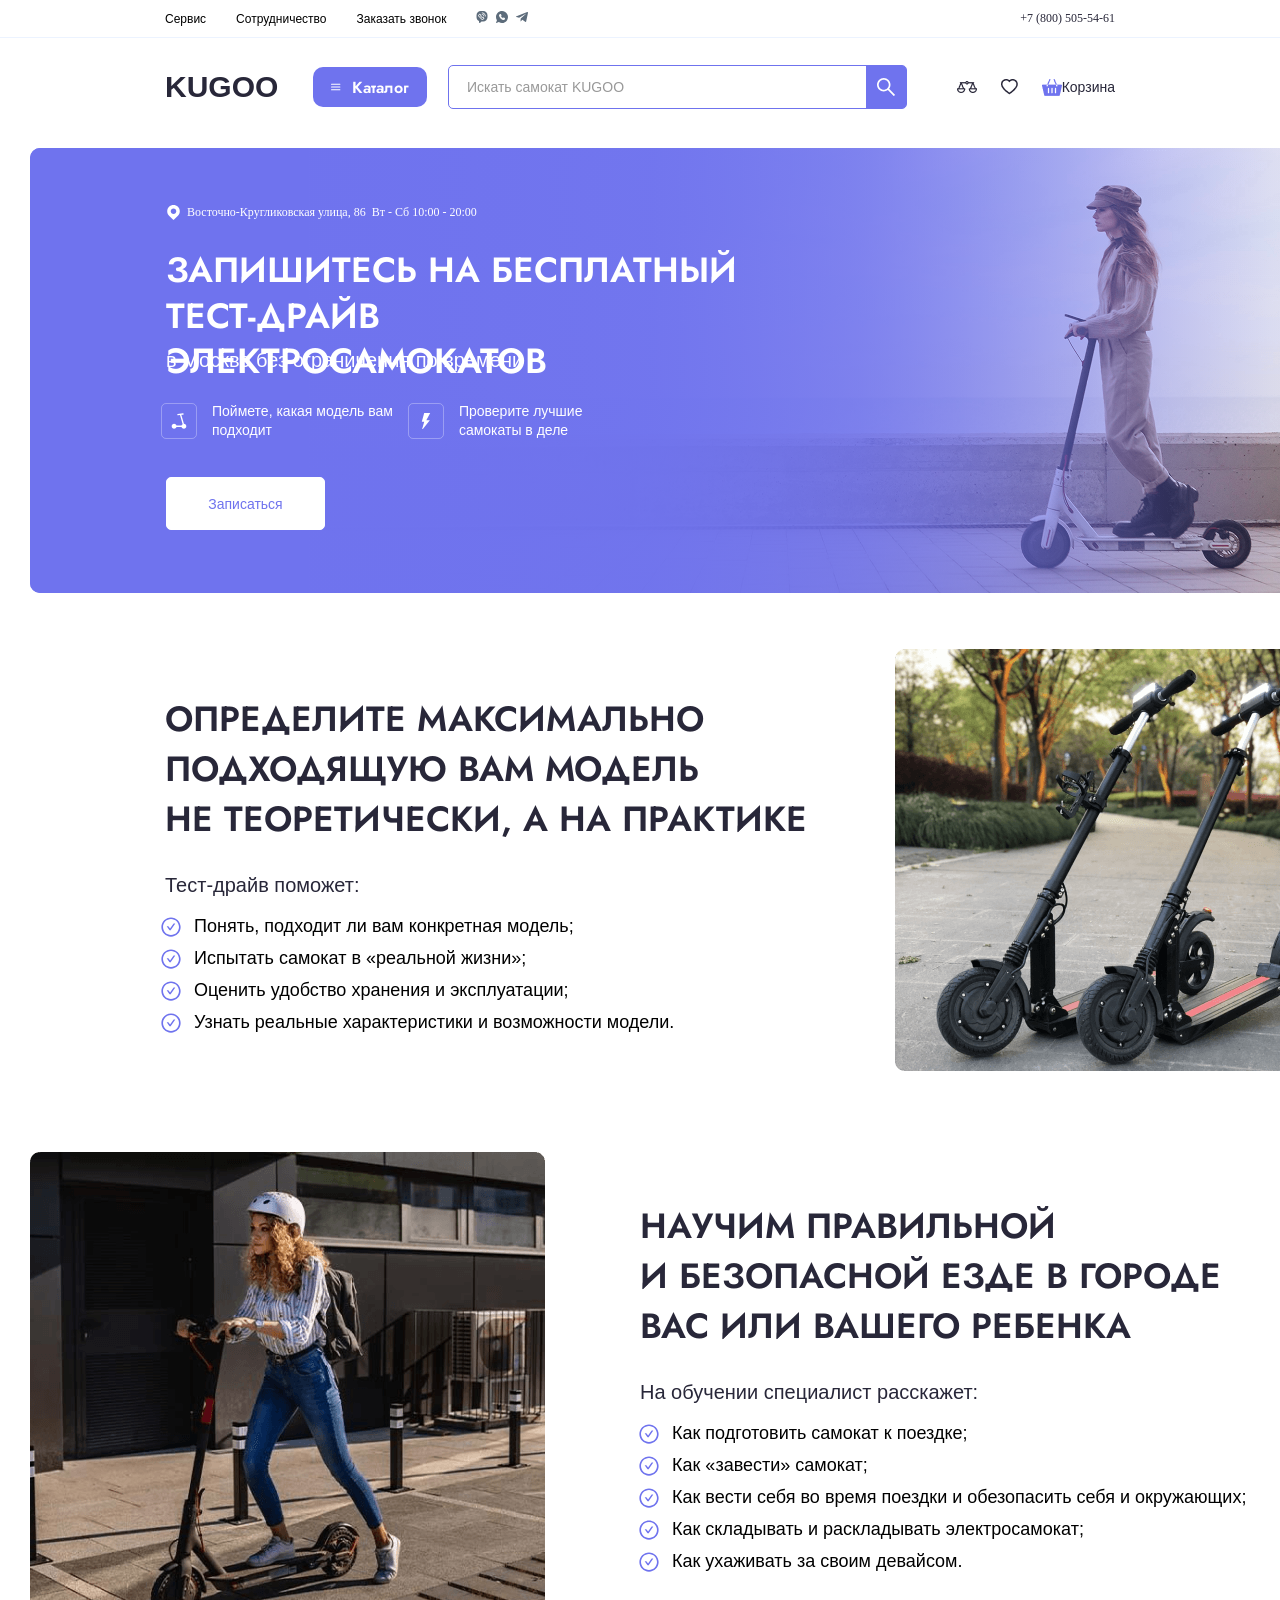
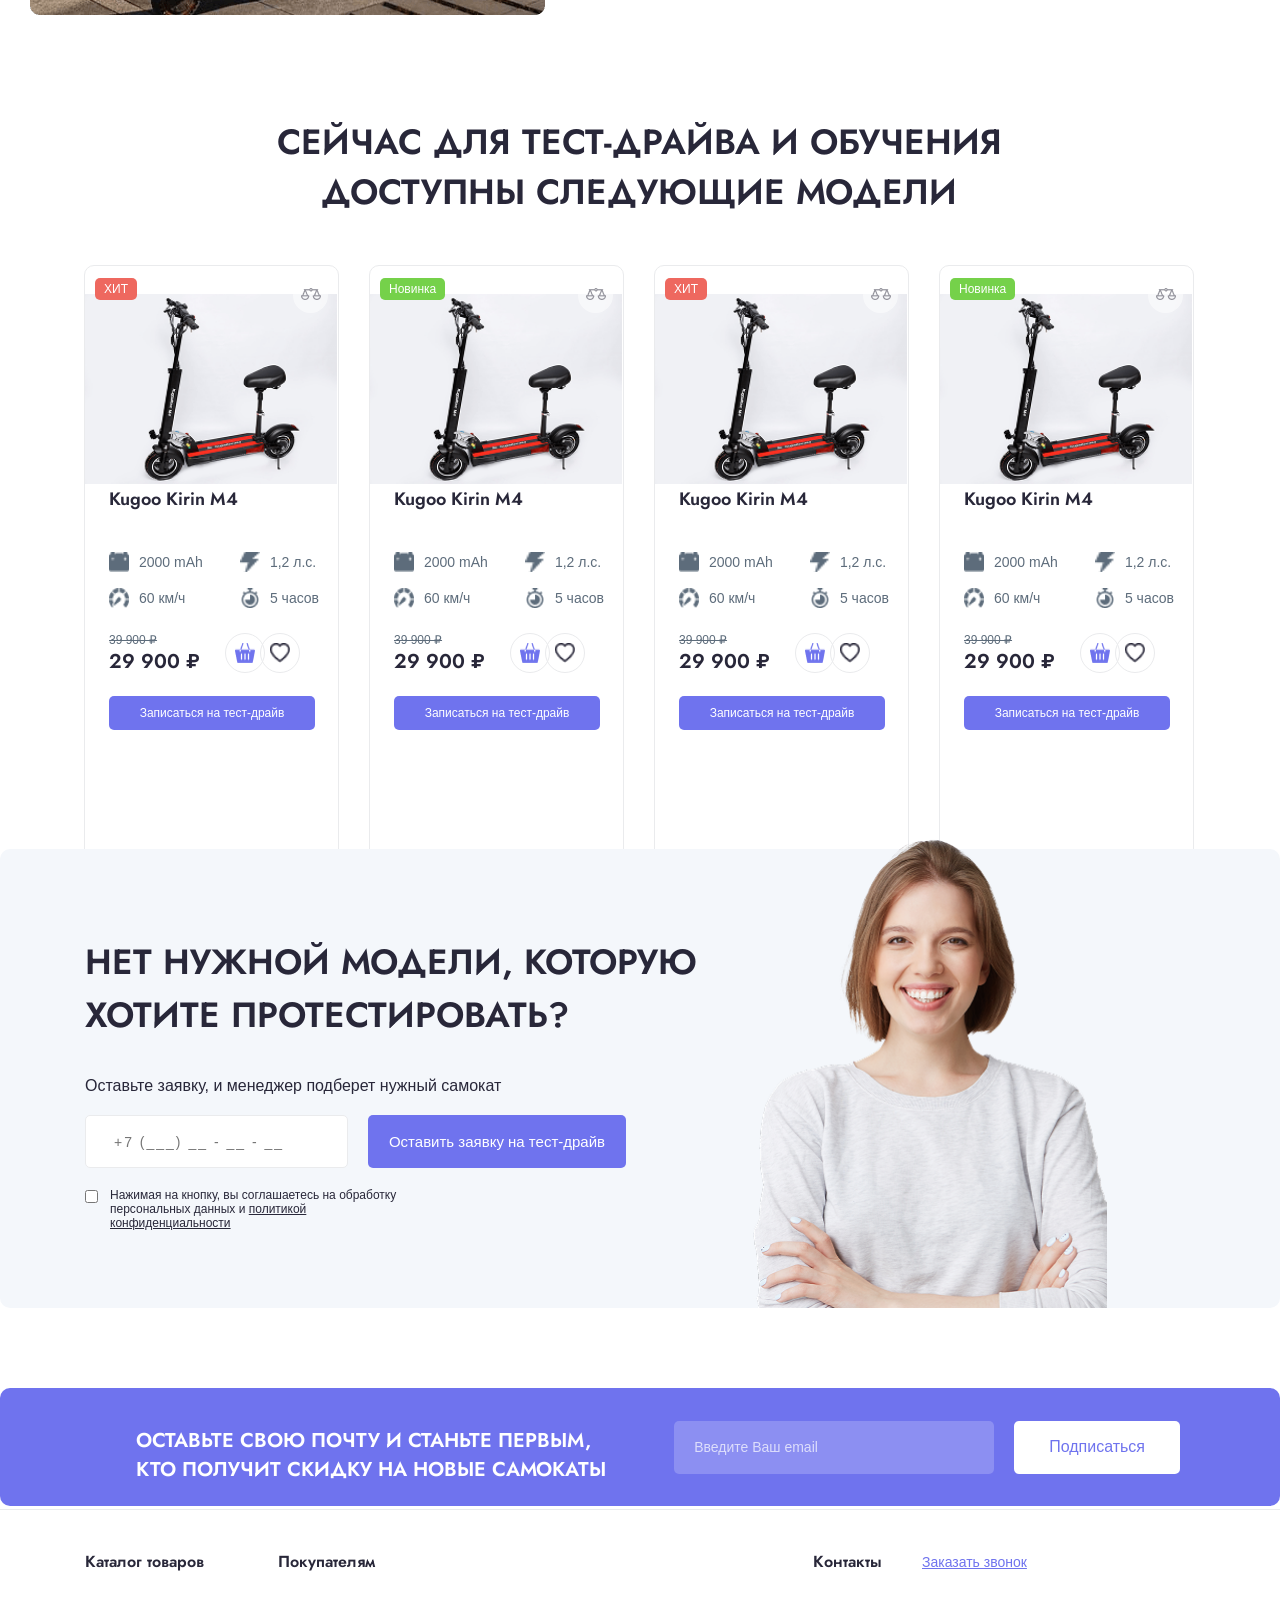
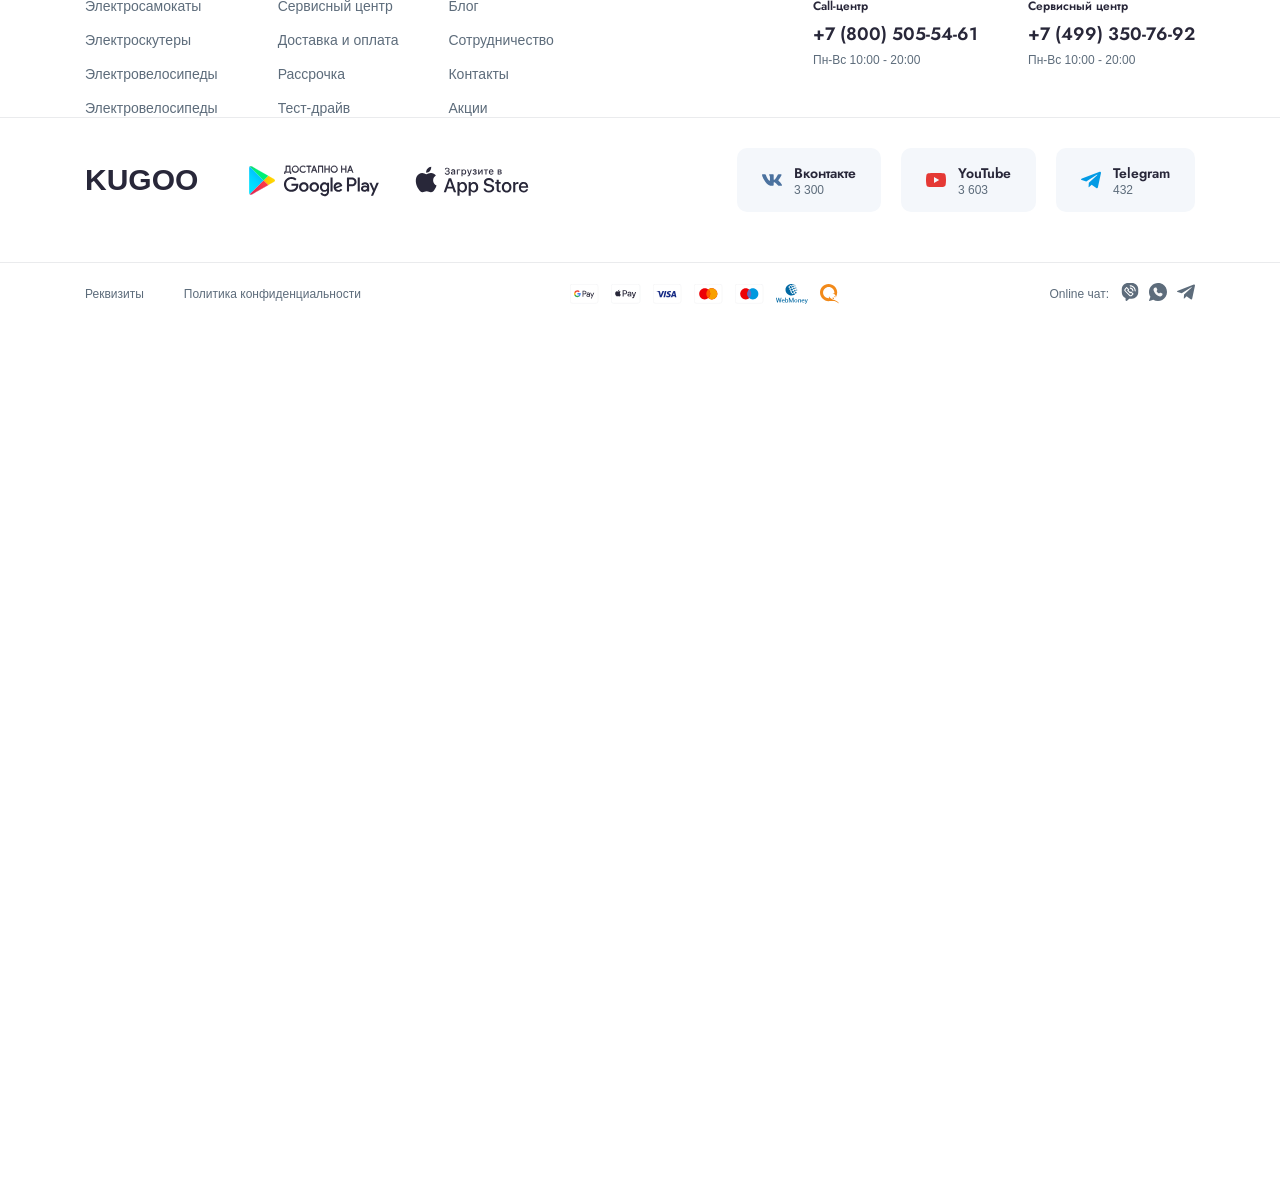
==== commit c10fc695: "add modal form" ====
--- a/index.html
+++ b/index.html
@@ -13,6 +13,7 @@
     />
     <link rel="stylesheet" href="./fonts/fonts.css" />
     <link rel="stylesheet" href="./styles/style.css" />
+    <link rel="stylesheet" href="./styles/modal.css" />
   </head>
   <body>
     <header class="header">
@@ -673,31 +674,31 @@
           <div class="footer__bottom-left">
             <span class="footer__bottom-logo">KUGOO</span>
             <div class="footer__stores">
-              <a class="footer__store" href="#">
-                <img src="img/google-play.svg" alt="Google Play" height="40" />
+              <a class="footer__store footer__store--google-play" href="#">
+                <img src="img/google-play.svg" alt="Google Play" height="45" />
               </a>
-              <a class="footer__store" href="#">
-                <img src="img/app-store.svg" alt="App Store" height="40" />
+              <a class="footer__store footer__store--apple-pay" href="#">
+                <img src="img/app-store.svg" alt="App Store" height="45" />
               </a>
             </div>
           </div>
           <div class="footer__socials">
-            <a class="footer__social" href="#">
-              <img src="img/vk-block.svg" alt="VK" height="30" />
+            <a class="footer__social footer__vk" href="#">
+              <img src="img/vk-block.svg" alt="VK" height="20" />
               <div class="footer__social-info">
                 <span class="footer__social-name">Вконтакте</span>
                 <span class="footer__social-count">3 300</span>
               </div>
             </a>
             <a class="footer__social" href="#">
-              <img src="img/youtube-block.svg" alt="YouTube" height="30" />
+              <img src="img/youtube-block.svg" alt="YouTube" height="20" />
               <div class="footer__social-info">
                 <span class="footer__social-name">YouTube</span>
                 <span class="footer__social-count">3 603</span>
               </div>
             </a>
             <a class="footer__social" href="#">
-              <img src="img/telegram-block.svg" alt="Telegram" height="30" />
+              <img src="img/telegram-block.svg" alt="Telegram" height="20" />
               <div class="footer__social-info">
                 <span class="footer__social-name">Telegram</span>
                 <span class="footer__social-count">432</span>
@@ -709,76 +710,95 @@
     </footer>
 
     <!-- PRIVACY POLICY -->
+    <!-- FOOTER LEGAL -->
     <section class="privacy">
       <div class="privacy__container">
-        <!-- <img src="./img/footer/cards_payment.png" alt=""> -->
-        <p class="privacy__text_policy">Политика конфиденциальности</p>
-        <p class="privacy__text">Реквезиты</p>
-      </div>
-      <img
-        class="privacy__container-footer"
-        src="img/GPay.svg"
-        alt="Google Pay"
-        height="30"
-      />
-      <img
-        class="privacy__container-footer"
-        src="img/ApplePay.svg"
-        alt="Apple Pay"
-        height="30"
-      />
-      <img
-        class="privacy__container-footer"
-        src="img/Visa.svg"
-        alt="Visa"
-        height="30"
-      />
-      <img
-        class="privacy__container-footer"
-        src="img/maestro.svg"
-        alt="Maestro"
-        height="30"
-      />
-      <img
-        class="privacy__container-footer"
-        src="img/Maestro2.svg"
-        alt="Maestro"
-        height="30"
-      />
-      <img
-        class="privacy__container-footer"
-        src="img/Webmoney.svg"
-        alt="Webmoney"
-        height="30"
-      />
-      <img
-        class="privacy__container-footer"
-        src="img/Qiwi.svg"
-        alt="Qiwi"
-        height="30"
-      />
-
-      <div class="privacy__online-chat">
-        <p class="privacy__text-online-chat">Online чат:</p>
-        <div class="privacy__social-chat">
-          <a class="topbar__icon" href="#" aria-label="Viber">
-            <svg class="topbar__svg" width="12" height="12">
-              <use href="img/sprite.svg#icon-viber"></use>
-            </svg>
-          </a>
-          <a class="topbar__icon" href="#" aria-label="WhatsApp">
-            <svg class="topbar__svg" width="12" height="12">
-              <use href="img/sprite.svg#icon-whatsapp"></use>
-            </svg>
-          </a>
-          <a class="topbar__icon" href="#" aria-label="Telegram">
-            <svg class="topbar__svg" width="12" height="12">
-              <use href="img/sprite.svg#icon-telegram"></use>
-            </svg>
-          </a>
+        <div class="privacy__links">
+          <a class="privacy__link" href="#">Реквизиты</a>
+          <a class="privacy__link" href="#">Политика конфиденциальности</a>
+        </div>
+        <div class="privacy__payments">
+          <img src="img/GPay.svg" alt="Google Pay" height="20" />
+          <img src="img/ApplePay.svg" alt="Apple Pay" height="20" />
+          <img src="img/Visa.svg" alt="Visa" height="20" />
+          <img src="img/maestro.svg" alt="Mastercard" height="20" />
+          <img src="img/Maestro2.svg" alt="Maestro" height="20" />
+          <img src="img/Webmoney.svg" alt="WebMoney" height="20" />
+          <img src="img/Qiwi.svg" alt="Qiwi" height="20" />
+        </div>
+        <div class="privacy__chat">
+          <span class="privacy__chat-label">Online чат:</span>
+          <div class="privacy__chat-icons">
+            <a class="topbar__icon" href="#" aria-label="Viber">
+              <svg width="18" height="18">
+                <use href="img/sprite.svg#icon-viber"></use>
+              </svg>
+            </a>
+            <a class="topbar__icon" href="#" aria-label="WhatsApp">
+              <svg width="18" height="18">
+                <use href="img/sprite.svg#icon-whatsapp"></use>
+              </svg>
+            </a>
+            <a class="topbar__icon" href="#" aria-label="Telegram">
+              <svg width="18" height="18">
+                <use href="img/sprite.svg#icon-telegram"></use>
+              </svg>
+            </a>
+          </div>
         </div>
       </div>
     </section>
+
+    <!-- MODAL -->
+    <div class="modal" id="modal">
+      <div class="modal__overlay" id="modalOverlay"></div>
+      <div class="modal__body">
+        <button class="modal__close" id="modalClose" type="button">
+          &times;
+        </button>
+        <div class="modal__content">
+          <div class="modal__left">
+            <h2 class="modal__title">
+              Запишитесь на тест-драйв электросамоката
+            </h2>
+            <p class="modal__subtitle">и подберите модель для себя</p>
+            <p class="modal__text">
+              Менеджер свяжется с вами в течение 5 минут, чтобы согласовать
+              время.
+            </p>
+
+            <form class="modal__form">
+              <label class="modal__label">Как с вами удобнее связаться?</label>
+              <input
+                class="modal__input"
+                type="tel"
+                placeholder="+7 (___) __ - __ - __"
+                required
+              />
+              <button class="modal__button" type="submit">
+                Оформить предзаказ
+              </button>
+
+              <div class="modal__consent">
+                <input
+                  class="modal__checkbox"
+                  type="checkbox"
+                  id="modal-consent"
+                />
+                <label class="modal__consent-text" for="modal-consent">
+                  Нажимая на кнопку, вы соглашаетесь на обработку персональных
+                  данных и <a href="#">политикой конфиденциальности</a>
+                </label>
+              </div>
+            </form>
+          </div>
+
+          <div class="modal__right">
+            <img src="img/sign-up/signup_test-drive.png" alt="Тест-драйв" />
+          </div>
+        </div>
+      </div>
+    </div>
     <script src="./js/swiper-bundle.min.js"></script>
     <script src="./js/script.js"></script>
   </body>
--- a/styles/style.css
+++ b/styles/style.css
@@ -1009,14 +1009,11 @@
 
 /* FOOTER */
 .footer {
-  display: flex;
-  flex-direction: column;
-  position: relative;
-  bottom: 836px;
-  right: 110px;
   border-top: 1px solid #eaebed;
   padding: 40px 0;
   background: #fff;
+  position: relative;
+  bottom: 837px;
 }
 
 .footer__container {
@@ -1166,19 +1163,22 @@
 .footer__socials {
   display: flex;
   align-items: center;
-  gap: 30px;
+  gap: 20px;
 }
 
 .footer__social {
   display: flex;
   align-items: center;
-  gap: 10px;
+  gap: 12px;
+  padding: 15px 25px;
+  background: #f4f7fb;
+  border-radius: 10px;
   color: #282739;
   transition: transform 0.3s ease;
 }
 
 .footer__social:hover {
-  transform: scale(1.05);
+  transform: scale(1.03);
 }
 
 .footer__social img {
@@ -1202,43 +1202,73 @@
   font-weight: 400;
   color: #5d6c7b;
 }
-
-/* PRIVACY POLICY */
+/* FOOTER LEGAL */
 .privacy {
-  padding: 40px 0;
-  position: relative;
-  bottom: 900px;
-}
-
-.privacy__container-footer {
+  border-top: 1px solid #eaebed;
+  padding: 20px 0;
+  position: relative;
+  bottom: 857px;
+}
+
+.privacy__container {
   max-width: 1140px;
   margin: 0 auto;
   padding: 0 15px;
-  /* background: url(../img/footer/cards_payment.png) no-repeat;
-  background-position: center;
-  background-size: contain;
-
-  background: url(../img/footer/chat_social_footer.png) no-repeat;
-  background-position: center;
-  background-size: contain; */
-}
-
-.privacy__title {
-  font-size: 24px;
-  font-weight: 600;
-  color: #282739;
-  margin-bottom: 24px;
-}
-
-.privacy__text_policy {
-  font-size: 16px;
+  display: flex;
+  align-items: center;
+  justify-content: space-between;
+}
+
+.privacy__links {
+  display: flex;
+  gap: 40px;
+}
+
+.privacy__link {
+  font-size: 12px;
   font-weight: 400;
   color: #5d6c7b;
-  margin-bottom: 16px;
-}
-
-.privacy__text {
-  font-size: 14px;
+  transition: color 0.3s ease;
+}
+
+.privacy__link:hover {
+  color: #4d52da;
+}
+
+.privacy__payments {
+  display: flex;
+  align-items: center;
+  gap: 12px;
+}
+
+.privacy__payments img {
+  display: block;
+  height: 20px;
+}
+
+.privacy__chat {
+  display: flex;
+  align-items: center;
+  gap: 12px;
+}
+
+.privacy__chat-label {
+  font-size: 12px;
   font-weight: 400;
   color: #5d6c7b;
 }
+
+.privacy__chat-icons {
+  display: flex;
+  align-items: center;
+  gap: 10px;
+}
+
+.privacy__chat-icons a {
+  color: #5d6c7b;
+  transition: transform 0.3s ease;
+}
+
+.privacy__chat-icons a:hover {
+  transform: scale(1.2);
+}
--- a/styles/modal.css
+++ b/styles/modal.css
@@ -0,0 +1,173 @@
+/* MODAL */
+.modal {
+  display: none;
+  position: fixed;
+  top: 0;
+  left: 0;
+  width: 100%;
+  height: 100%;
+  z-index: 9999;
+  align-items: center;
+  justify-content: center;
+}
+
+.modal.active {
+  display: flex;
+}
+
+.modal__overlay {
+  position: absolute;
+  top: 0;
+  left: 0;
+  width: 100%;
+  height: 100%;
+  background: rgba(0, 0, 0, 0.5);
+  backdrop-filter: blur(3px);
+}
+
+.modal__body {
+  position: relative;
+  background: #fff;
+  border-radius: 15px;
+  max-width: 800px;
+  width: 90%;
+  overflow: hidden;
+  box-shadow: 0 20px 60px rgba(0, 0, 0, 0.15);
+}
+
+.modal__close {
+  position: absolute;
+  top: 20px;
+  right: 20px;
+  background: none;
+  border: none;
+  font-size: 28px;
+  color: #282739;
+  cursor: pointer;
+  z-index: 1;
+  transition: color 0.3s ease;
+}
+
+.modal__close:hover {
+  color: #6f73ee;
+}
+
+.modal__content {
+  display: flex;
+}
+
+.modal__left {
+  flex: 1;
+  padding: 50px 40px;
+}
+
+.modal__right {
+  width: 320px;
+  flex-shrink: 0;
+}
+
+.modal__right img {
+  display: block;
+  width: 100%;
+  height: 100%;
+  object-fit: cover;
+}
+
+.modal__title {
+  font-size: 30px;
+  font-weight: 700;
+  line-height: 1.2;
+  color: #282739;
+  text-transform: uppercase;
+  margin-bottom: 12px;
+}
+
+.modal__subtitle {
+  font-size: 16px;
+  font-weight: 400;
+  color: #282739;
+  margin-bottom: 24px;
+}
+
+.modal__text {
+  font-size: 14px;
+  font-weight: 400;
+  color: #5d6c7b;
+  line-height: 1.5;
+  margin-bottom: 30px;
+}
+
+.modal__label {
+  font-size: 14px;
+  font-weight: 400;
+  color: #5d6c7b;
+  display: block;
+  margin-bottom: 10px;
+}
+
+.modal__form {
+  display: flex;
+  flex-direction: column;
+  gap: 16px;
+}
+
+.modal__input {
+  height: 53px;
+  padding: 15px 20px;
+  border: 1.5px solid #eaebed;
+  border-radius: 5px;
+  font-family: "Jost", sans-serif;
+  font-size: 14px;
+  color: #282739;
+  letter-spacing: 2px;
+  outline: none;
+  max-width: 300px;
+}
+
+.modal__input:focus {
+  border-color: #6f73ee;
+}
+
+.modal__button {
+  height: 53px;
+  max-width: 300px;
+  font-family: "Jost", sans-serif;
+  font-size: 16px;
+  font-weight: 500;
+  color: #fff;
+  background: #6f73ee;
+  border: none;
+  border-radius: 5px;
+  cursor: pointer;
+  transition: all 0.3s ease;
+}
+
+.modal__button:hover {
+  background: #4d52da;
+  box-shadow: 0 4px 5px rgba(77, 82, 218, 0.2);
+}
+
+.modal__consent {
+  display: flex;
+  align-items: flex-start;
+  gap: 10px;
+  max-width: 300px;
+}
+
+.modal__checkbox {
+  margin-top: 3px;
+  flex-shrink: 0;
+  accent-color: #6f73ee;
+}
+
+.modal__consent-text {
+  font-size: 11px;
+  font-weight: 400;
+  color: #5d6c7b;
+  line-height: 1.3;
+}
+
+.modal__consent-text a {
+  color: #6f73ee;
+  text-decoration: underline;
+}
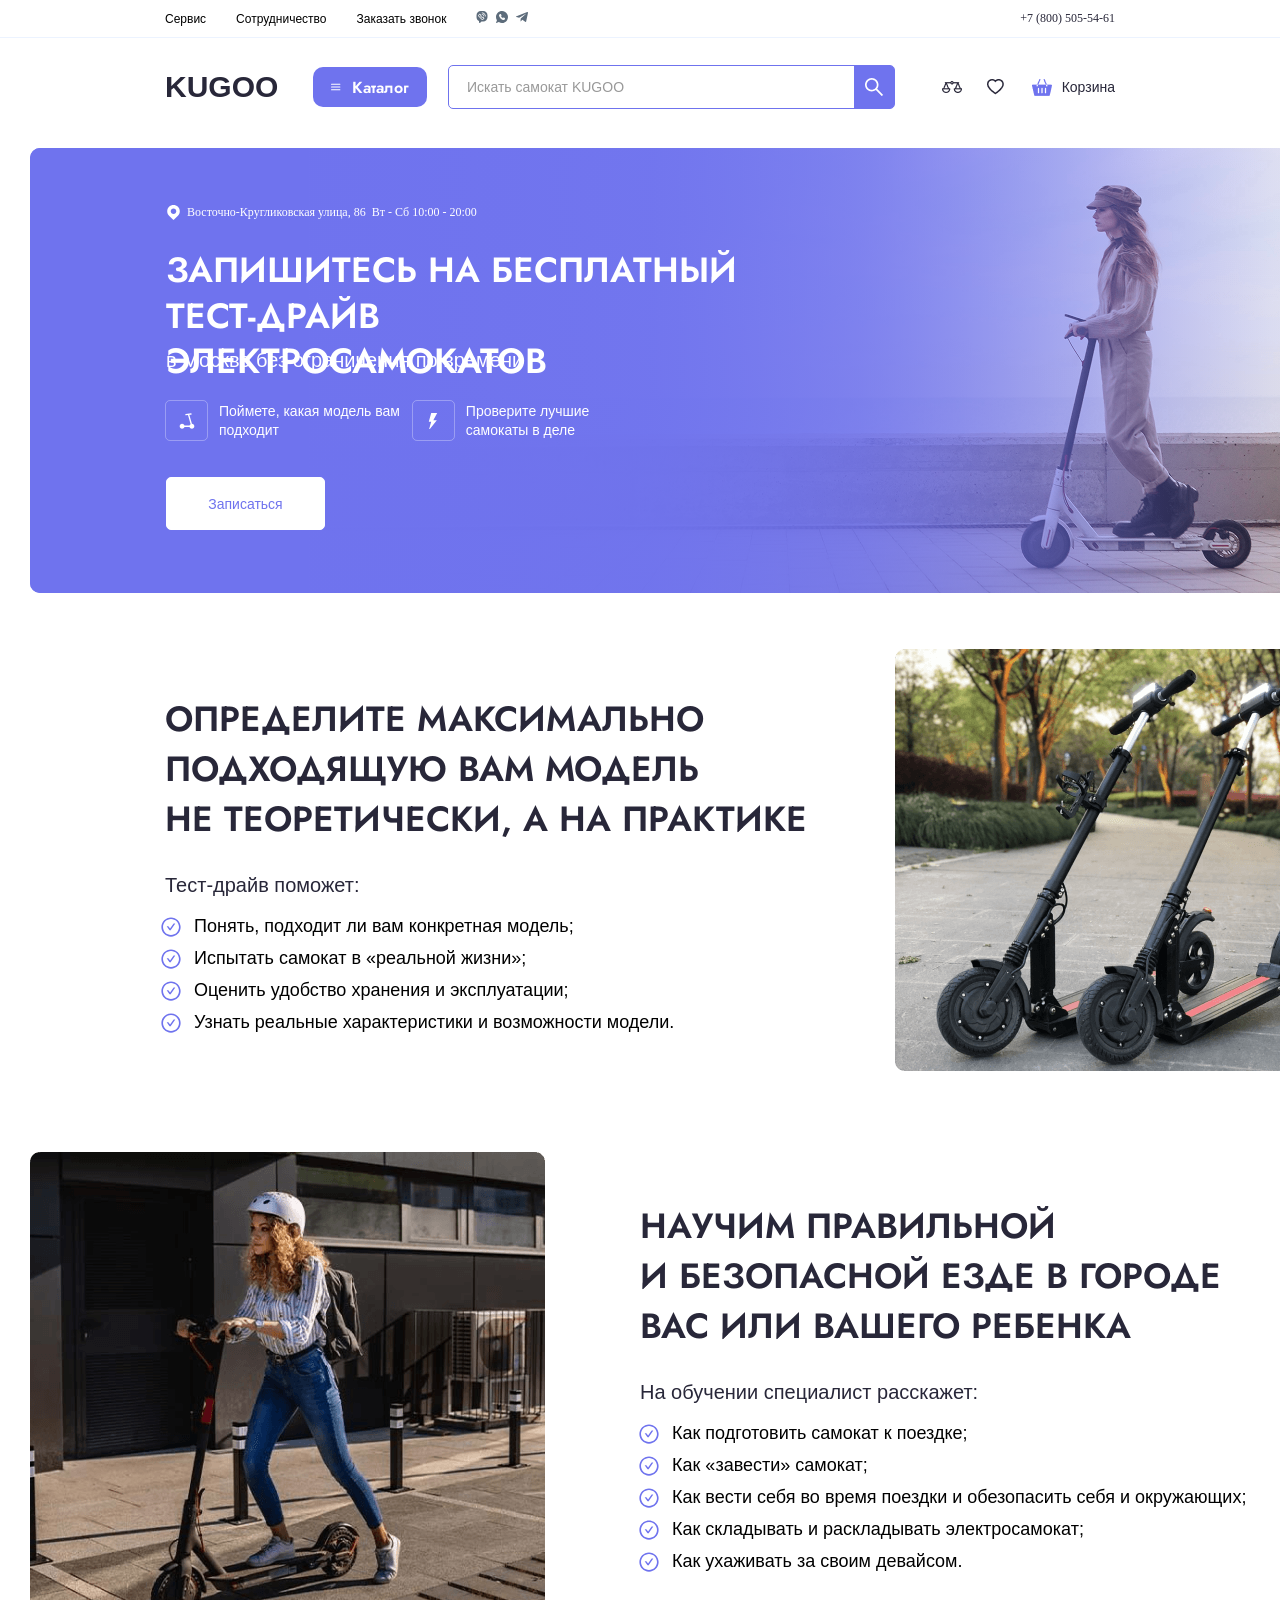
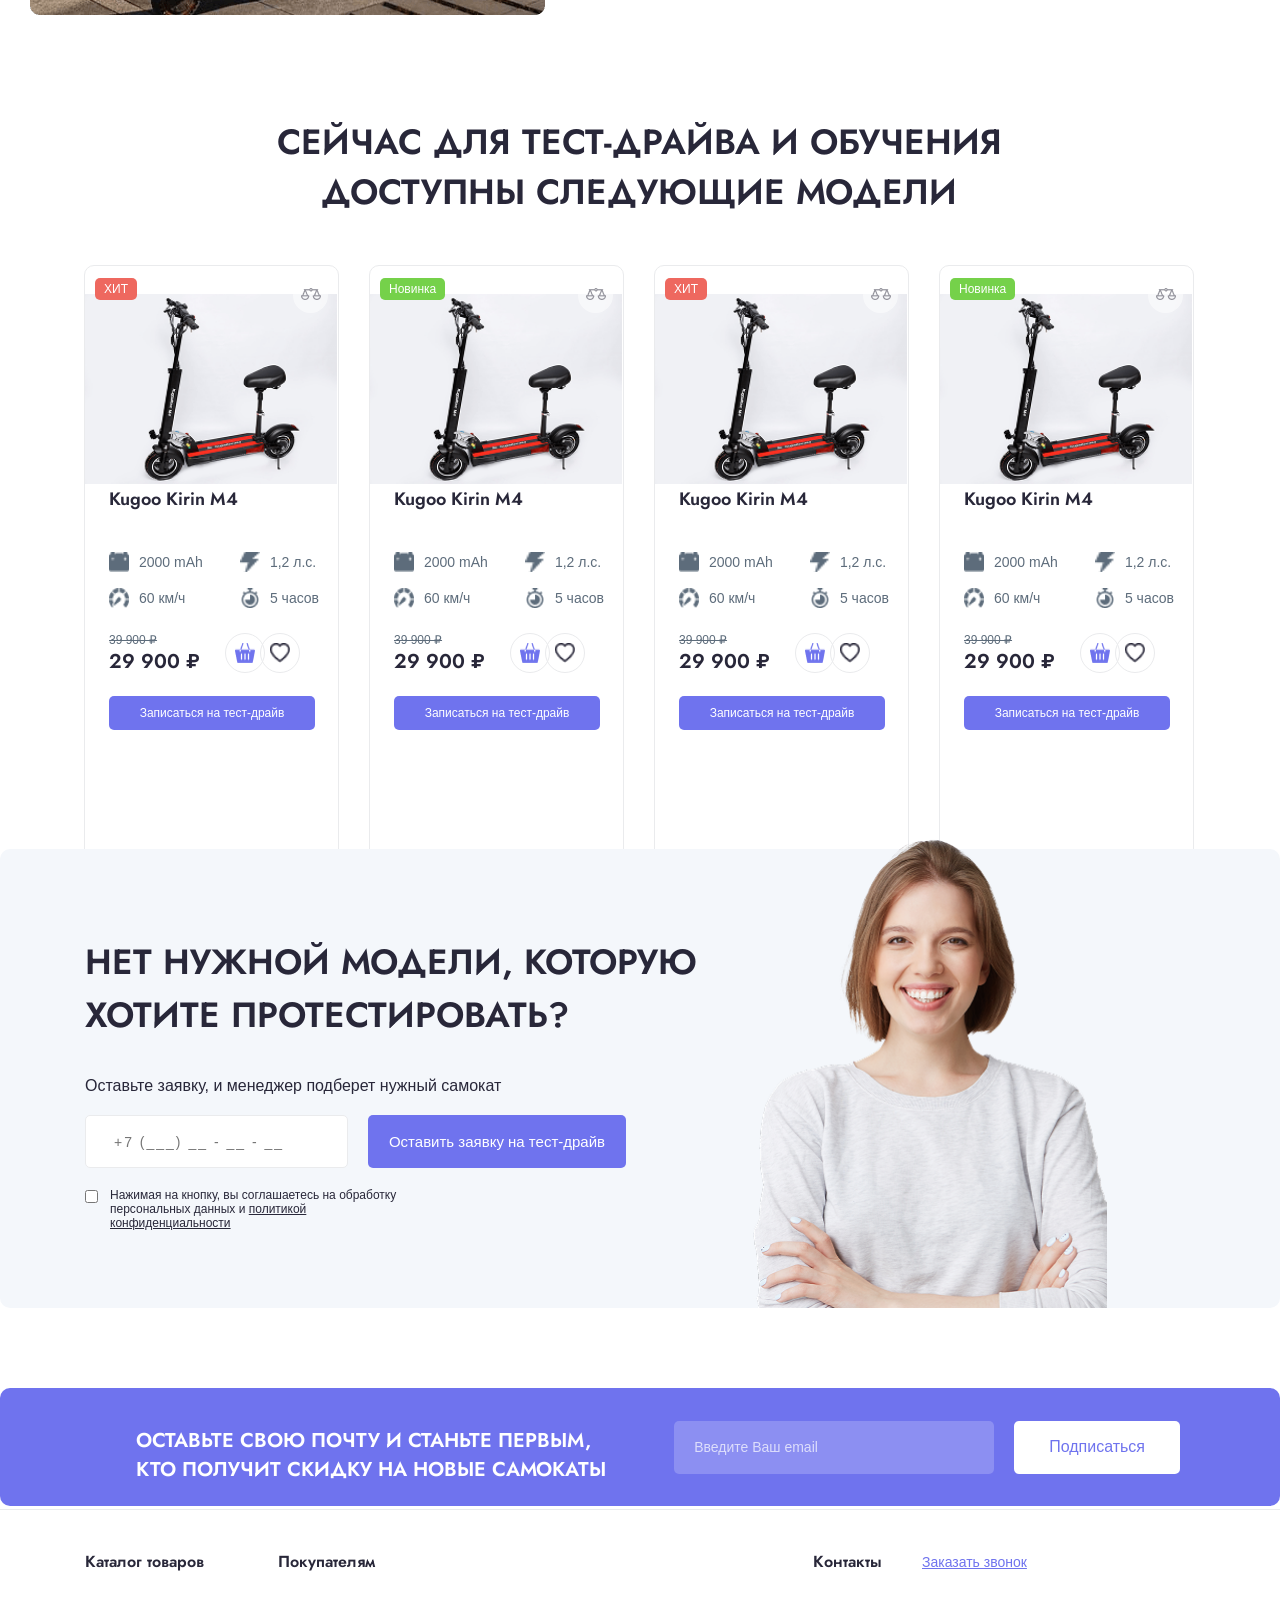
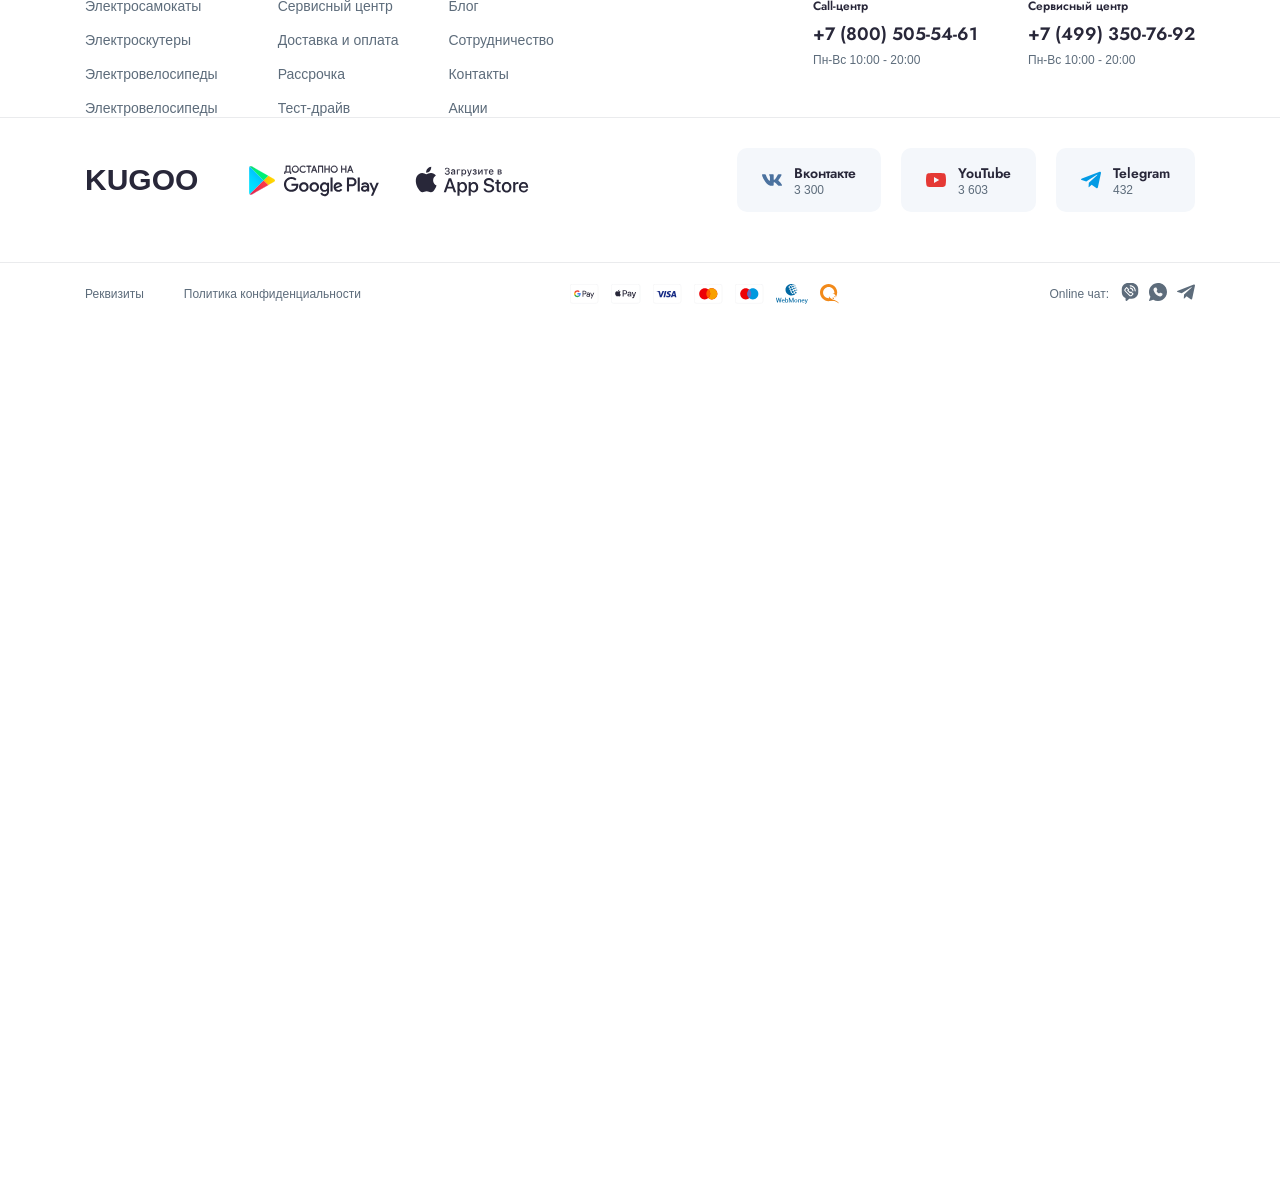
==== commit cfda905c: "add some fixes" ====
--- a/index.html
+++ b/index.html
@@ -79,15 +79,15 @@
           </form>
 
           <div class="mainbar__actions">
-            <a class="action" href="#" aria-label="Сравнение">
-              <img src="./img/balance 2.png" alt="" />
+            <a class="action mainbar__compare" href="#" aria-label="Сравнение">
+              <img src="./img/balance 2.png" alt="Compare" />
             </a>
-            <a class="action" href="#" aria-label="Сравнение">
+            <a class="action mainbar__heart" href="#" aria-label="Сравнение">
               <img src="./img/heart.png" alt="" />
             </a>
-            <a class="action" href="#" aria-label="Сравнение">
-              <img src="./img/cart.png" alt="" />
-              <span class="action__label">Корзина</span>
+            <a class="action mainbar__cart" href="#" aria-label="Сравнение">
+              <img src="./img/cart.png" alt="Cart" class="cart-icon" />
+              <span class="action__label cart__name">Корзина</span>
             </a>
           </div>
         </div>
@@ -756,6 +756,7 @@
         <button class="modal__close" id="modalClose" type="button">
           &times;
         </button>
+
         <div class="modal__content">
           <div class="modal__left">
             <h2 class="modal__title">
@@ -767,14 +768,20 @@
               время.
             </p>
 
-            <form class="modal__form">
-              <label class="modal__label">Как с вами удобнее связаться?</label>
+            <form class="modal__form" id="telegramForm">
+              <label class="modal__label" for="phone">
+                Как с вами удобнее связаться?
+              </label>
+
               <input
                 class="modal__input"
+                id="phone"
+                name="phone"
                 type="tel"
                 placeholder="+7 (___) __ - __ - __"
                 required
               />
+
               <button class="modal__button" type="submit">
                 Оформить предзаказ
               </button>
@@ -784,6 +791,7 @@
                   class="modal__checkbox"
                   type="checkbox"
                   id="modal-consent"
+                  required
                 />
                 <label class="modal__consent-text" for="modal-consent">
                   Нажимая на кнопку, вы соглашаетесь на обработку персональных
@@ -794,7 +802,7 @@
           </div>
 
           <div class="modal__right">
-            <img src="img/sign-up/signup_test-drive.png" alt="Тест-драйв" />
+            <img src="./img/sign-up/signup_test-drive.png" alt="Тест-драйв" />
           </div>
         </div>
       </div>
--- a/styles/style.css
+++ b/styles/style.css
@@ -212,9 +212,25 @@
 .mainbar__actions {
   display: flex;
   align-items: center;
-  gap: 24px;
+  gap: 30px;
   flex-shrink: 0;
   margin-left: 50px;
+}
+
+.mainbar__compare {
+  transform: translate(-3px);
+}
+
+.mainbar__heart {
+  transform: translate(-8px);
+}
+
+.mainbar__cart {
+  transform: translate(-10px);
+}
+
+.cart__name {
+  transform: translate(10px);
 }
 
 .action {
@@ -405,10 +421,10 @@
   align-items: center;
   justify-content: center;
   flex-shrink: 0;
-}
-
-.hero__feature-icon svg {
-  display: block;
+  width: 43px;
+  height: 41px;
+  flex-wrap: wrap;
+  transform: translate(4px);
 }
 
 .hero__feature-text {
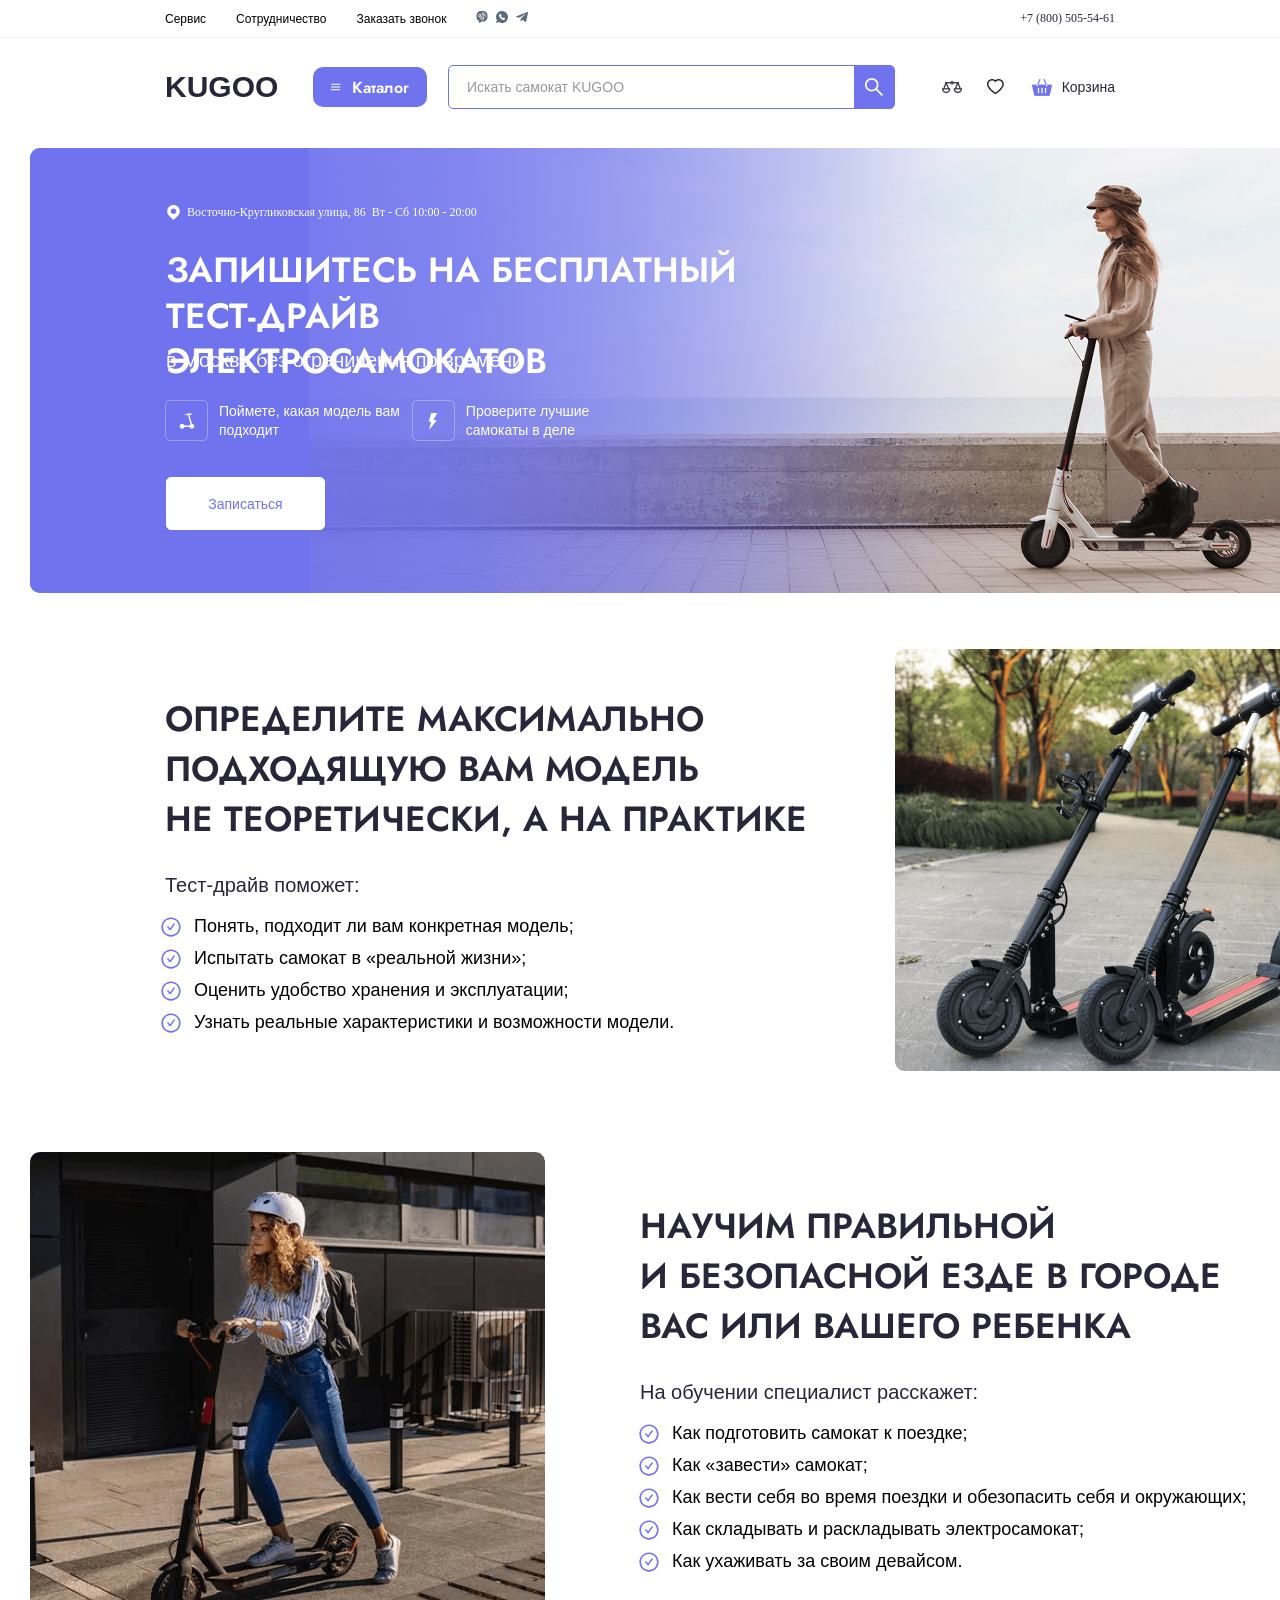
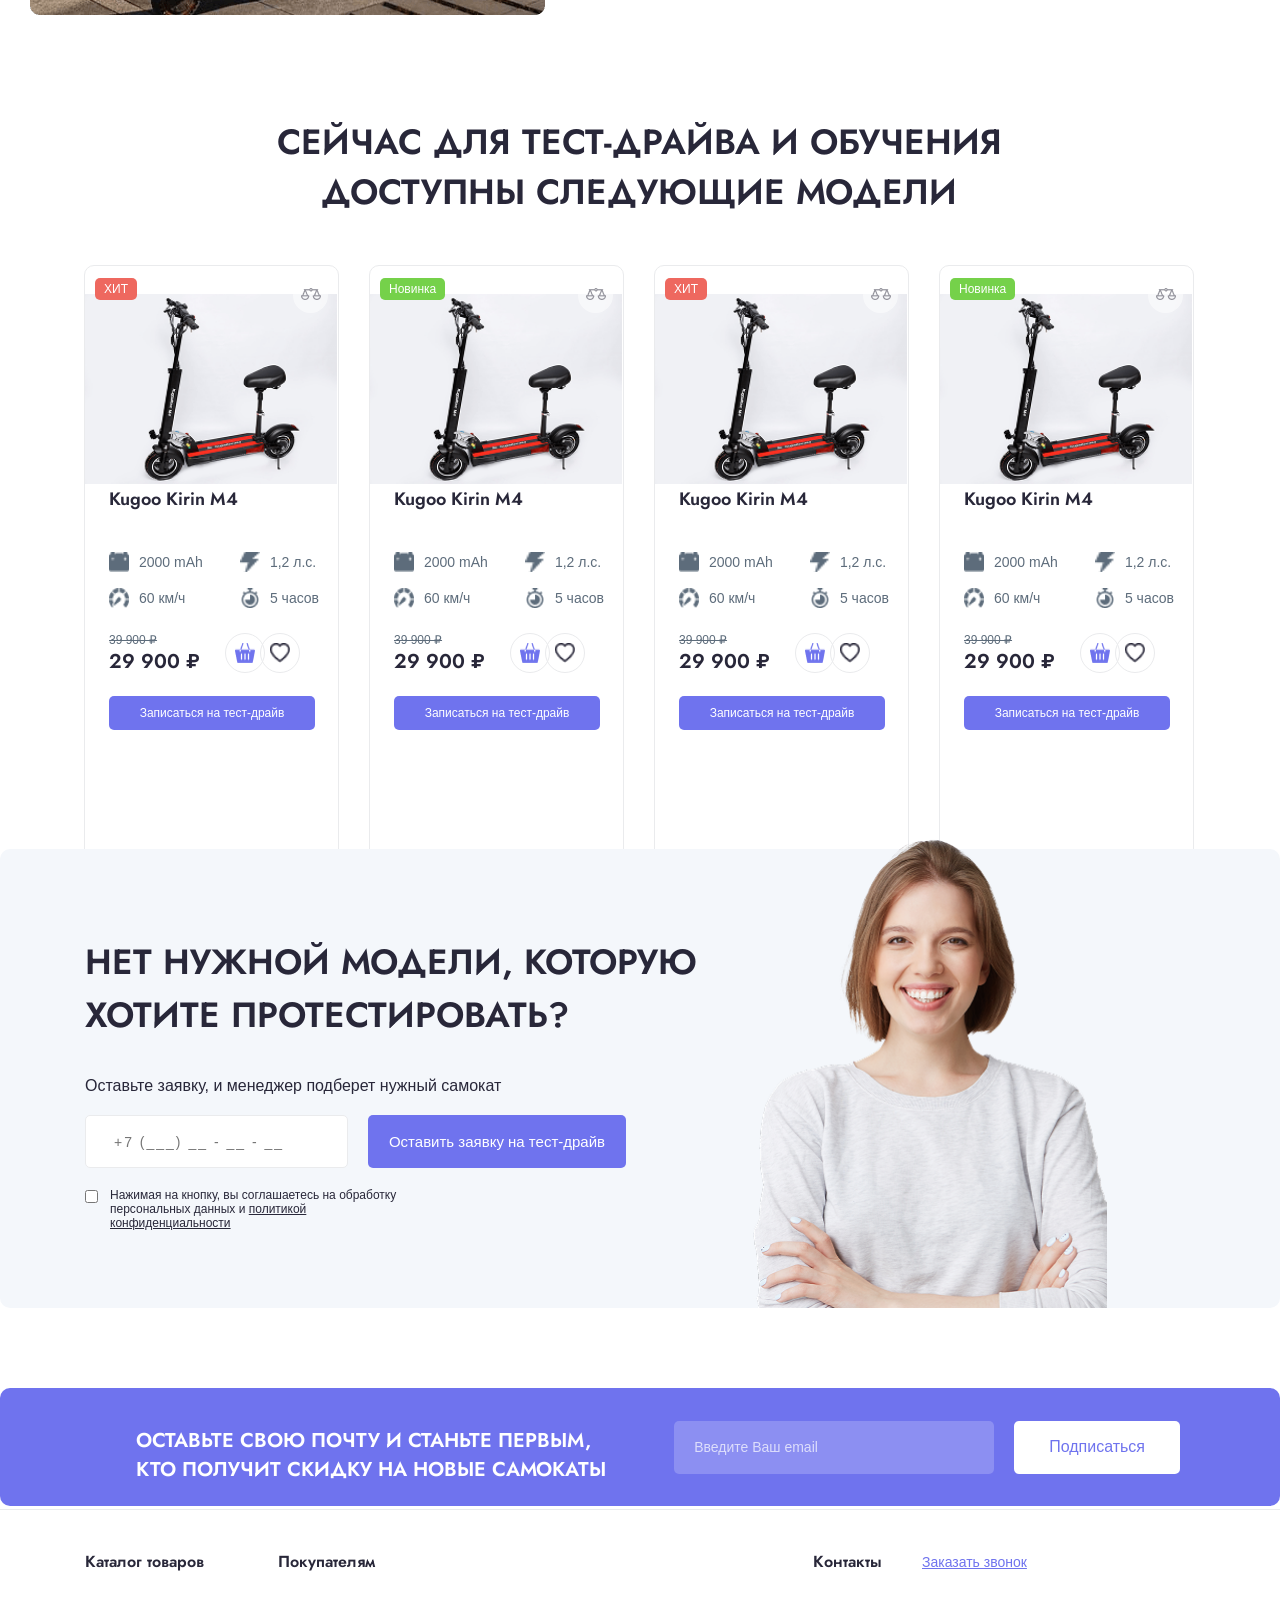
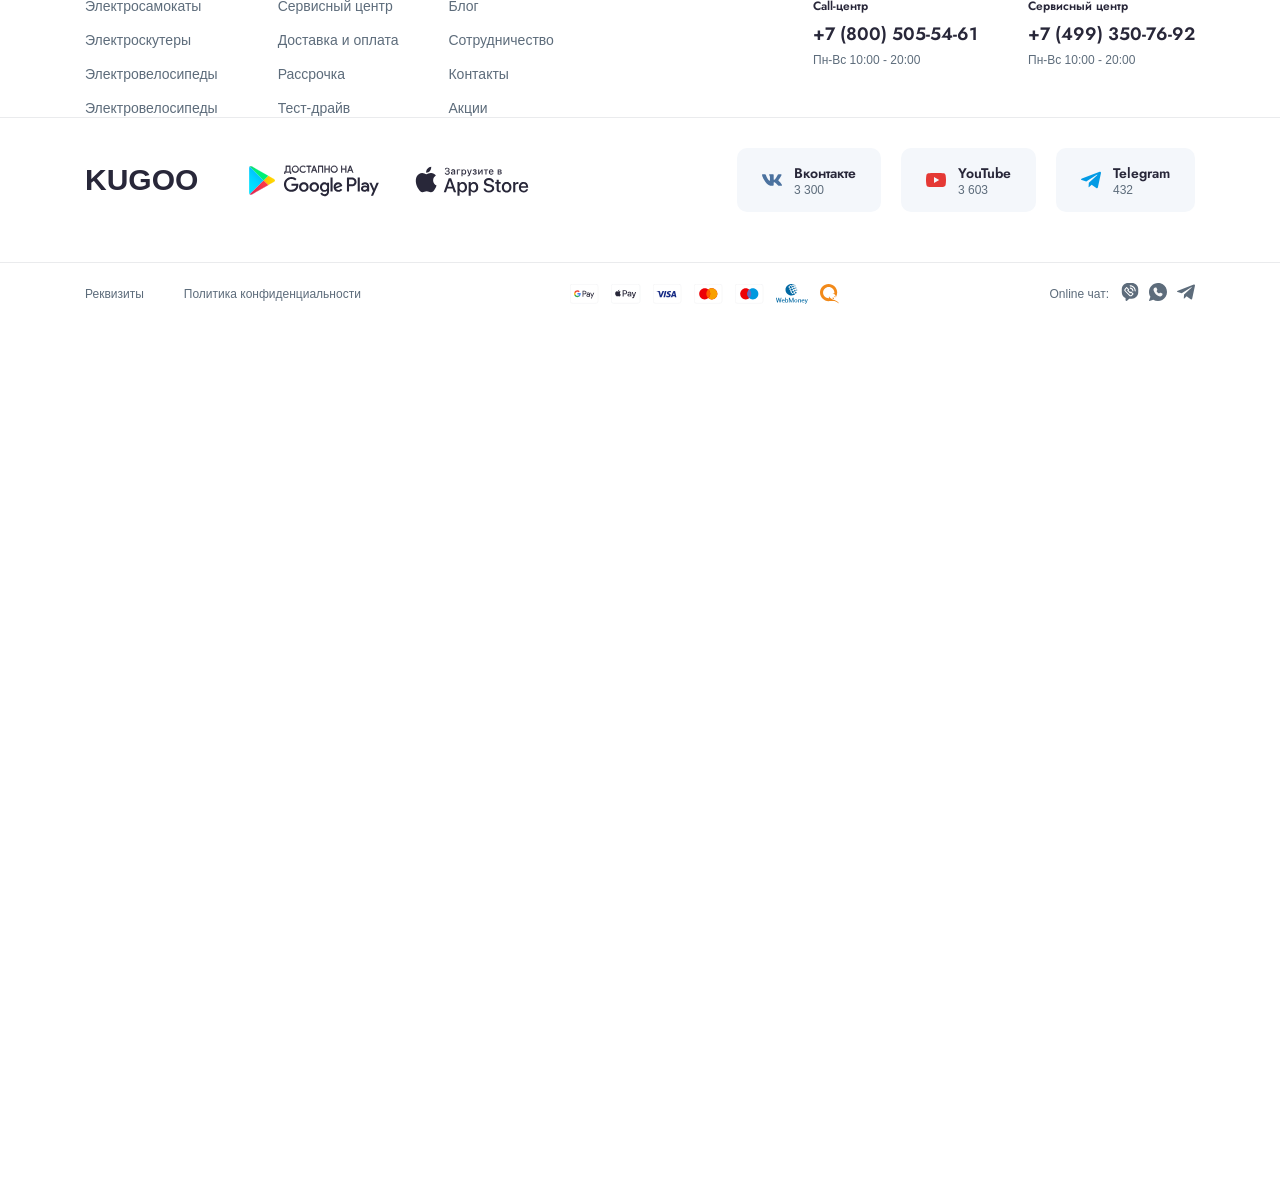
==== commit 709ae2f8: "add favicon" ====
--- a/index.html
+++ b/index.html
@@ -4,6 +4,7 @@
     <meta charset="UTF-8" />
     <meta name="viewport" content="width=device-width, initial-scale=1.0" />
     <title>Kugoo</title>
+    <link rel="icon" type="image/svg+xml" href="./favicon.svg" />
     <link rel="stylesheet" href="./styles/swiper-bundle.min.css" />
     <link rel="preconnect" href="https://fonts.googleapis.com" />
     <link rel="preconnect" href="https://fonts.gstatic.com" crossorigin />
--- a/styles/style.css
+++ b/styles/style.css
@@ -275,54 +275,26 @@
   border-radius: 10px;
   overflow: hidden;
 
-  background:
-    linear-gradient(
-      90deg,
-      rgba(111, 115, 238, 1) 0%,
-      rgba(111, 115, 238, 0.95) 25%,
-      rgba(111, 115, 238, 0.85) 45%,
-      rgba(111, 115, 238, 0.65) 60%,
-      rgba(111, 115, 238, 0.4) 72%,
-      rgba(111, 115, 238, 0.2) 82%,
-      rgba(111, 115, 238, 0.08) 90%,
-      rgba(111, 115, 238, 0) 100%
-    ),
-    url(../img/young-woman-riding-electric_scooter.png) right center / contain
-      no-repeat;
-  background-position: clamp(100%, calc(10% + 5.625rem), 168%) center;
+  background: url(../img/young-woman-riding-electric_scooter.png) right center /
+    contain no-repeat;
   background-color: #6f73ee;
 }
-
-/* .hero__banner::after {
-  content: "";
-  position: absolute;
-  top: 0;
-  left: 0;
-  right: 0;
-  bottom: 0;
-  z-index: 0;
-  background: url(../img/young-woman-riding-electric_scooter.png) right /
-    contain no-repeat; */
-/* background-position: calc(168% -190px); */
-/* background-position: clamp(100%, calc(10% + 5.625rem), 168%) center;
-} */
 
 .hero__banner::before {
   content: "";
   position: absolute;
   inset: 0;
   z-index: 1;
-
   background: linear-gradient(
     90deg,
     rgba(111, 115, 238, 1) 0%,
-    rgba(111, 115, 238, 0.95) 25%,
-    rgba(111, 115, 238, 0.85) 45%,
-    rgba(111, 115, 238, 0.65) 60%,
-    rgba(111, 115, 238, 0.4) 72%,
-    rgba(111, 115, 238, 0.2) 82%,
-    rgba(111, 115, 238, 0.08) 90%,
-    rgba(111, 115, 238, 0) 100%
+    rgba(111, 115, 238, 0.95) 18%,
+    rgba(111, 115, 238, 0.85) 32%,
+    rgba(111, 115, 238, 0.65) 44%,
+    rgba(111, 115, 238, 0.4) 54%,
+    rgba(111, 115, 238, 0.2) 61%,
+    rgba(111, 115, 238, 0.08) 66%,
+    rgba(111, 115, 238, 0) 72%
   );
 }
 
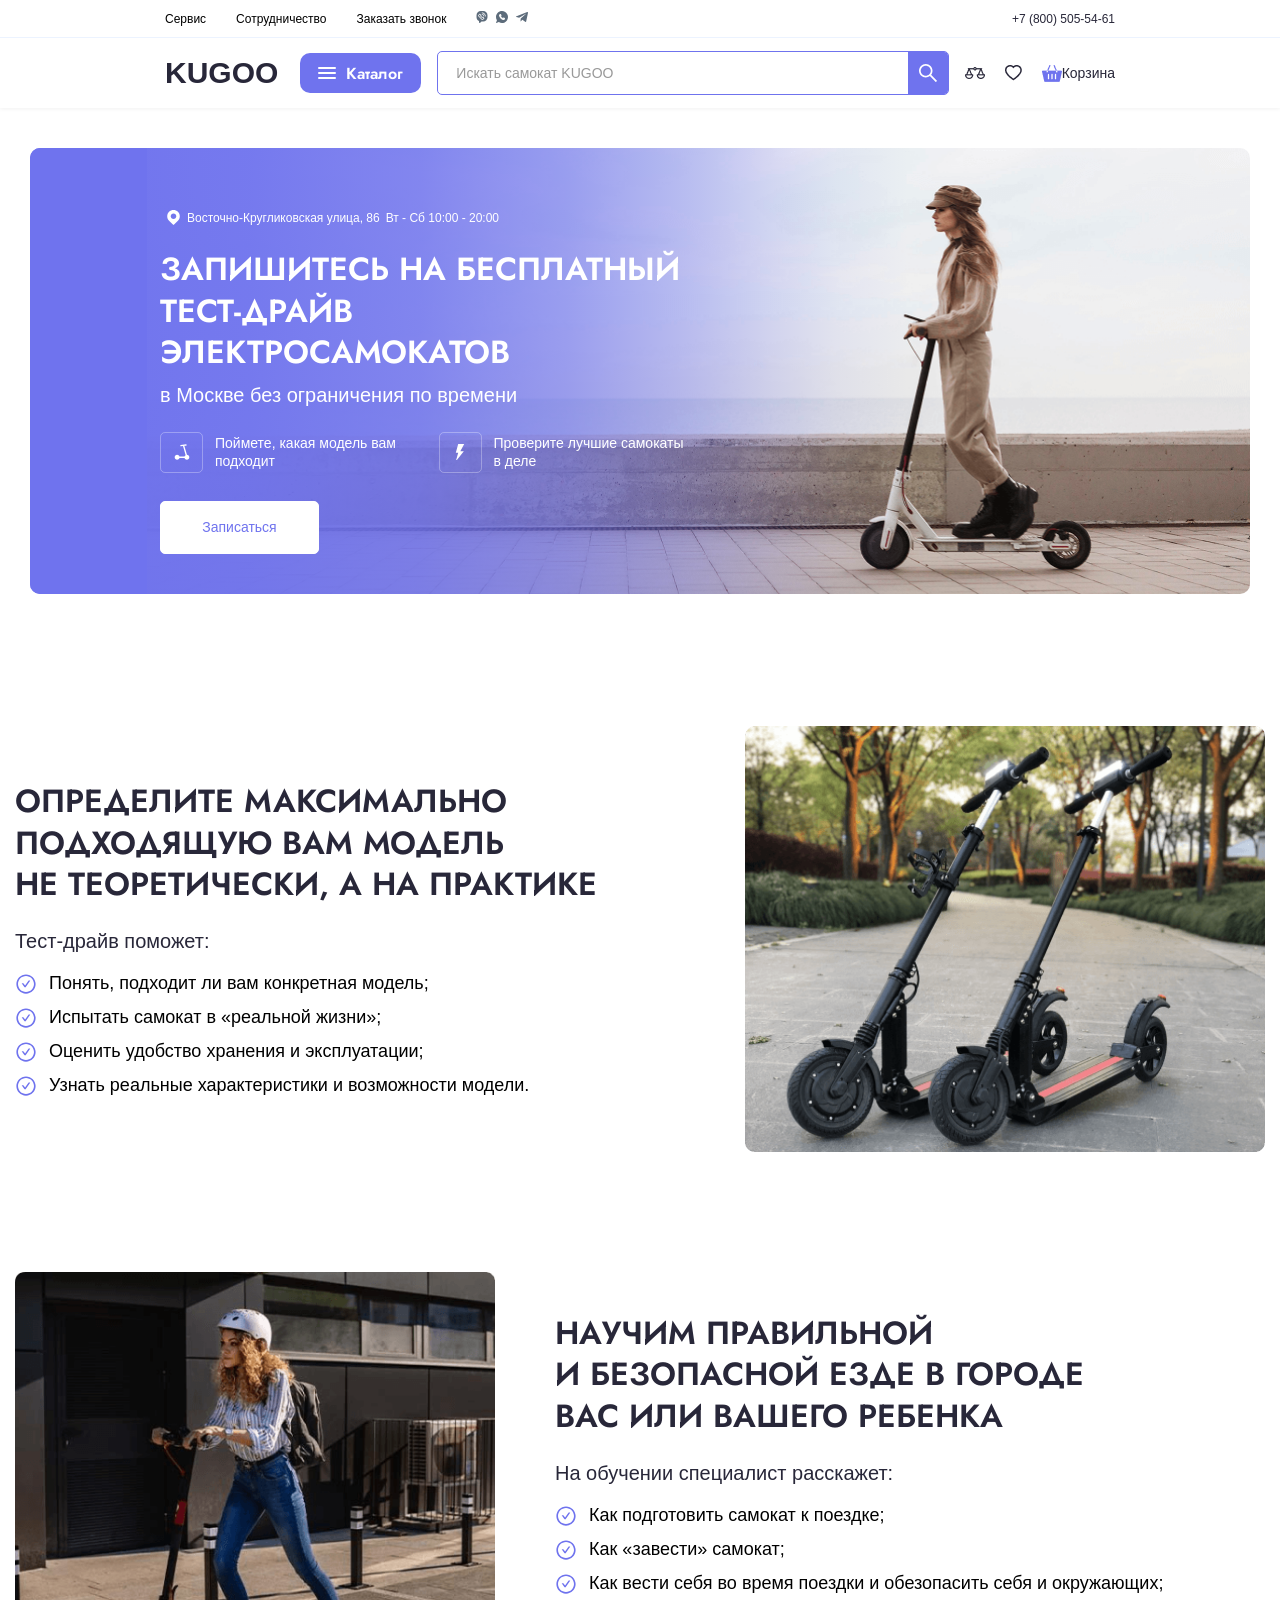
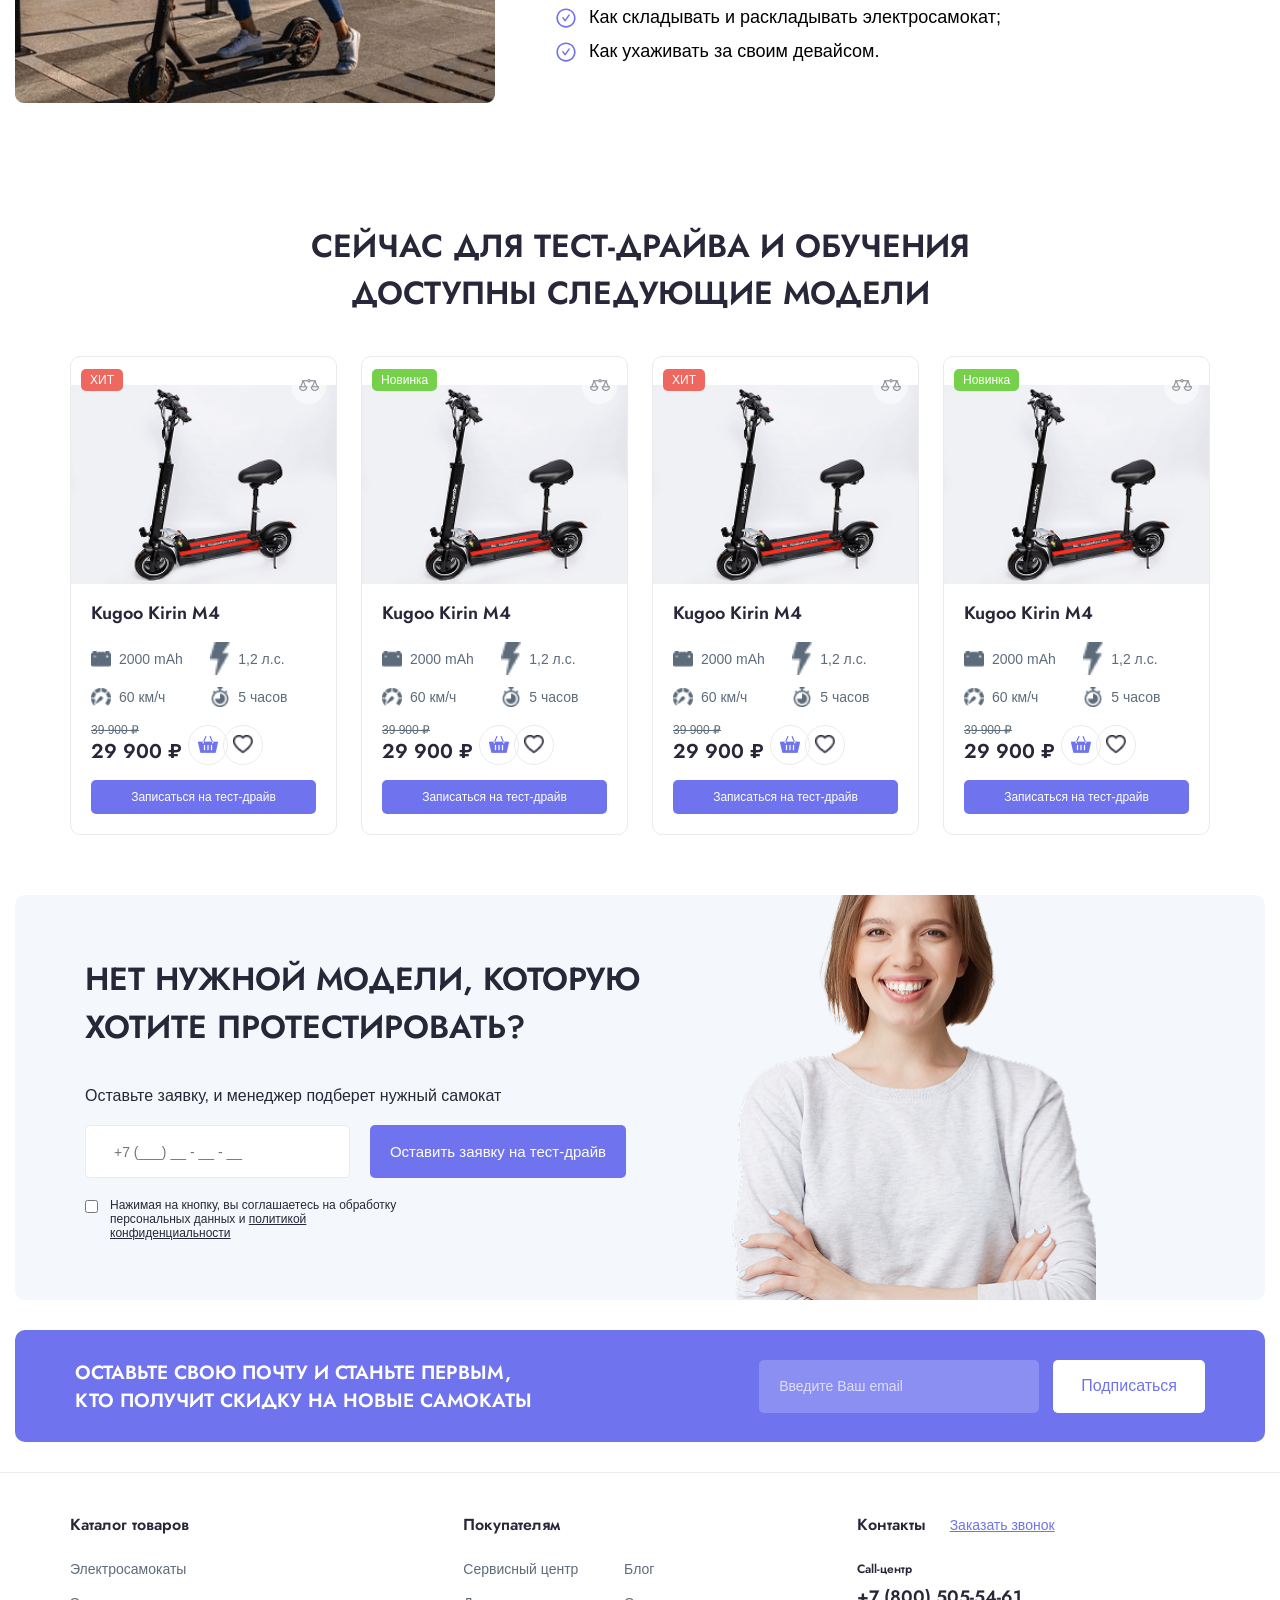
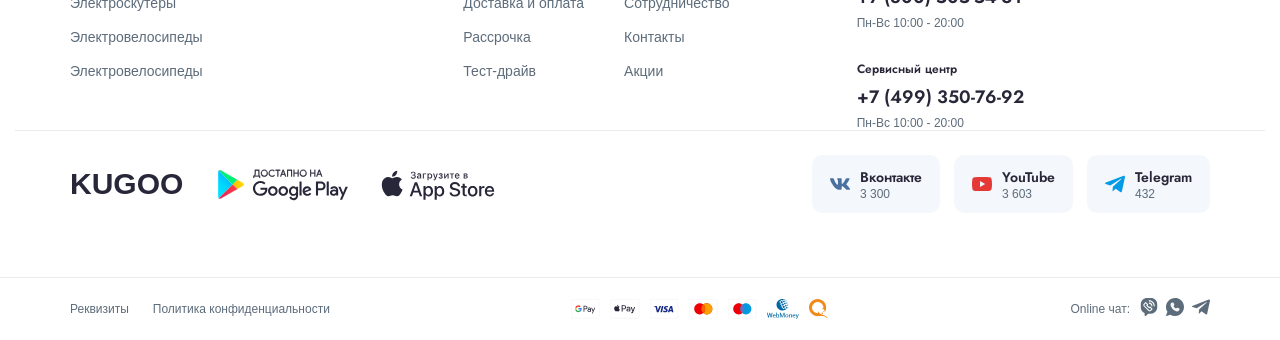
==== commit 0a89b4eb: "fix some sections" ====
--- a/index.html
+++ b/index.html
@@ -91,9 +91,49 @@
               <span class="action__label cart__name">Корзина</span>
             </a>
           </div>
+
+          <!-- Burger (mobile only) -->
+          <button class="mainbar__burger" id="burgerBtn" type="button" aria-label="Меню">
+            <span></span>
+            <span></span>
+            <span></span>
+          </button>
         </div>
       </div>
     </header>
+
+    <!-- Mobile nav -->
+    <div class="mobile-nav" id="mobileNav">
+      <div class="mobile-nav__overlay" id="mobileNavOverlay"></div>
+      <div class="mobile-nav__panel">
+        <button class="mobile-nav__close" id="mobileNavClose" aria-label="Закрыть">&times;</button>
+        <div class="mobile-nav__search">
+          <input type="text" placeholder="Искать самокат KUGOO" />
+          <button type="button" aria-label="Поиск">
+            <svg width="18" height="18"><use href="img/sprite.svg#icon-search"></use></svg>
+          </button>
+        </div>
+        <nav class="mobile-nav__links">
+          <a class="mobile-nav__link btn__call" href="#">Записаться на тест-драйв</a>
+          <a class="mobile-nav__link" href="#">Сервис</a>
+          <a class="mobile-nav__link" href="#">Сотрудничество</a>
+          <a class="mobile-nav__link" href="#">Заказать звонок</a>
+        </nav>
+        <a class="mobile-nav__phone" href="tel:+78005055461">+7 (800) 505-54-61</a>
+        <div class="mobile-nav__actions">
+          <a class="action" href="#" aria-label="Сравнение">
+            <img src="./img/balance 2.png" alt="Compare" />
+          </a>
+          <a class="action" href="#" aria-label="Избранное">
+            <img src="./img/heart.png" alt="" />
+          </a>
+          <a class="action" href="#" aria-label="Корзина">
+            <img src="./img/cart.png" alt="Cart" />
+            <span class="action__label">Корзина</span>
+          </a>
+        </div>
+      </div>
+    </div>
 
     <!-- HERO BANNER -->
     <section class="hero">
@@ -142,41 +182,43 @@
 
     <!-- TEST DRIVE -->
     <section class="testdrive">
-      <div class="testdrive__info">
-        <h2 class="testdrive__title">
-          Определите максимально подходящую вам модель <br />не теоретически, а
-          на практике
-        </h2>
-        <p class="testdrive__description">Тест-драйв поможет:</p>
-
-        <ul class="testdrive__list">
-          <li class="testdrive__item">
-            <svg>
-              <use href="img/sprite.svg#check_circle"></use>
-            </svg>
-            Понять, подходит ли вам конкретная модель;
-          </li>
-          <li class="testdrive__item">
-            <svg>
-              <use href="img/sprite.svg#check_circle"></use>
-            </svg>
-            Испытать самокат в «реальной жизни»;
-          </li>
-          <li class="testdrive__item">
-            <svg>
-              <use href="img/sprite.svg#check_circle"></use>
-            </svg>
-            Оценить удобство хранения и эксплуатации;
-          </li>
-          <li class="testdrive__item">
-            <svg>
-              <use href="img/sprite.svg#check_circle"></use>
-            </svg>
-            Узнать реальные характеристики и возможности модели.
-          </li>
-        </ul>
-
-        <div class="scooters__image">
+      <div class="testdrive__inner">
+        <div class="testdrive__text">
+          <h2 class="testdrive__title">
+            Определите максимально подходящую вам модель <br />не теоретически,
+            а на практике
+          </h2>
+          <p class="testdrive__description">Тест-драйв поможет:</p>
+
+          <ul class="testdrive__list">
+            <li class="testdrive__item">
+              <svg width="22" height="22">
+                <use href="img/sprite.svg#check_circle"></use>
+              </svg>
+              Понять, подходит ли вам конкретная модель;
+            </li>
+            <li class="testdrive__item">
+              <svg width="22" height="22">
+                <use href="img/sprite.svg#check_circle"></use>
+              </svg>
+              Испытать самокат в «реальной жизни»;
+            </li>
+            <li class="testdrive__item">
+              <svg width="22" height="22">
+                <use href="img/sprite.svg#check_circle"></use>
+              </svg>
+              Оценить удобство хранения и эксплуатации;
+            </li>
+            <li class="testdrive__item">
+              <svg width="22" height="22">
+                <use href="img/sprite.svg#check_circle"></use>
+              </svg>
+              Узнать реальные характеристики и возможности модели.
+            </li>
+          </ul>
+        </div>
+
+        <div class="testdrive__image">
           <img src="./img/scooters.png" alt="Two scooters" />
         </div>
       </div>
@@ -184,49 +226,51 @@
 
     <!-- GIRL SCOOTER -->
     <section class="girl__drive">
-      <div class="girlScooter__info">
-        <h2 class="girlScooter__title">
-          Научим правильной <br />и безопасной езде в городе <br />вас или
-          вашего ребенка
-        </h2>
-        <p class="girlScooter__description">
-          На обучении специалист расскажет:
-        </p>
-
-        <ul class="girlScooter__list">
-          <li class="girlScooter__item">
-            <svg>
-              <use href="img/sprite.svg#check_circle"></use>
-            </svg>
-            Как подготовить самокат к поездке;
-          </li>
-          <li class="girlScooter__item">
-            <svg>
-              <use href="img/sprite.svg#check_circle"></use>
-            </svg>
-            Как «завести» самокат;
-          </li>
-          <li class="girlScooter__item">
-            <svg>
-              <use href="img/sprite.svg#check_circle"></use>
-            </svg>
-            Как вести себя во время поездки и обезопасить себя и окружающих;
-          </li>
-          <li class="girlScooter__item">
-            <svg>
-              <use href="img/sprite.svg#check_circle"></use>
-            </svg>
-            Как складывать и раскладывать электросамокат;
-          </li>
-          <li class="girlScooter__item">
-            <svg>
-              <use href="img/sprite.svg#check_circle"></use>
-            </svg>
-            Как ухаживать за своим девайсом.
-          </li>
-        </ul>
-
-        <div class="girlScooter__image">
+      <div class="girlScooter__inner">
+        <div class="girlScooter__text">
+          <h2 class="girlScooter__title">
+            Научим правильной <br />и безопасной езде в городе <br />вас или
+            вашего ребенка
+          </h2>
+          <p class="girlScooter__description">
+            На обучении специалист расскажет:
+          </p>
+
+          <ul class="girlScooter__list">
+            <li class="girlScooter__item">
+              <svg width="22" height="22">
+                <use href="img/sprite.svg#check_circle"></use>
+              </svg>
+              Как подготовить самокат к поездке;
+            </li>
+            <li class="girlScooter__item">
+              <svg width="22" height="22">
+                <use href="img/sprite.svg#check_circle"></use>
+              </svg>
+              Как «завести» самокат;
+            </li>
+            <li class="girlScooter__item">
+              <svg width="22" height="22">
+                <use href="img/sprite.svg#check_circle"></use>
+              </svg>
+              Как вести себя во время поездки и обезопасить себя и окружающих;
+            </li>
+            <li class="girlScooter__item">
+              <svg width="22" height="22">
+                <use href="img/sprite.svg#check_circle"></use>
+              </svg>
+              Как складывать и раскладывать электросамокат;
+            </li>
+            <li class="girlScooter__item">
+              <svg width="22" height="22">
+                <use href="img/sprite.svg#check_circle"></use>
+              </svg>
+              Как ухаживать за своим девайсом.
+            </li>
+          </ul>
+        </div>
+
+        <div class="girlScooter__image-wrap">
           <img src="./img/girl_scooter.png" alt="Girl Scooter" />
         </div>
       </div>
--- a/styles/style.css
+++ b/styles/style.css
@@ -20,31 +20,38 @@
   cursor: pointer;
 }
 
-/* ==== CONTAINER ==== */
-.container {
-  background-color: #fff;
+img {
+  max-width: 100%;
+  height: auto;
+  display: block;
 }
 
 /* ==== HEADER ==== */
 .header {
   width: 100%;
   background: #fff;
+  position: sticky;
+  top: 0;
+  z-index: 100;
+  box-shadow: 0 1px 4px rgba(0, 0, 0, 0.06);
 }
 
 /* ==== TOP BAR ==== */
-.topbar__row {
-  display: flex;
-  justify-content: space-between;
-  align-items: center;
-  font-size: 0.75rem;
-  padding: 0 10.3125rem;
-}
-
 .topbar {
   border-bottom: 1px solid #ecf3ff;
   padding: 0.6875rem 0;
 }
 
+.topbar__row {
+  display: flex;
+  justify-content: space-between;
+  align-items: center;
+  font-size: 0.75rem;
+  max-width: 1440px;
+  margin: 0 auto;
+  padding: 0 165px;
+}
+
 .topbar__nav {
   display: flex;
   align-items: center;
@@ -55,7 +62,6 @@
   color: #6c5ce7;
 }
 
-/* social icons */
 .topbar__icons {
   display: flex;
   align-items: center;
@@ -71,17 +77,9 @@
   color: #6c5ce7;
 }
 
-/* phone */
 .topbar__phone {
-  flex-grow: 0;
-  font-family: Jost;
   font-size: 0.75rem;
   font-weight: 500;
-  font-stretch: normal;
-  font-style: normal;
-  line-height: normal;
-  letter-spacing: normal;
-  text-align: left;
   color: #282739;
 }
 
@@ -89,60 +87,169 @@
   color: #6c5ce7;
 }
 
-/* ---------- MAIN BAR ---------- */
+/* ==== MAIN BAR ==== */
 .mainbar {
+  padding: 0;
+}
+
+.mainbar__row {
+  display: flex;
+  align-items: center;
+  gap: 16px;
+  max-width: 1440px;
+  margin: 0 auto;
+  padding: 0 165px;
   height: 4.375rem;
 }
 
-.mainbar__row {
-  display: flex;
-  align-items: center;
-  height: 140%;
-  padding: 0 10.3125rem;
-}
-
-/* logo */
 .mainbar__logo {
-  margin-right: 1.875rem;
   font-size: 1.875rem;
   font-weight: 700;
-  line-height: 1;
-  color: #282739;
+  color: #282739;
+  flex-shrink: 0;
+  margin-right: 6px;
 }
 
 .mainbar__logo:hover {
   color: #6c5ce7;
 }
 
+/* Burger — скрыт на десктопе */
+.mainbar__burger {
+  display: none;
+  flex-direction: column;
+  gap: 5px;
+  background: none;
+  border: none;
+  padding: 6px;
+  margin-left: auto;
+}
+
+.mainbar__burger span {
+  display: block;
+  width: 24px;
+  height: 2px;
+  background: #282739;
+  border-radius: 1px;
+  transition: all 0.3s;
+}
+
+/* ==== MOBILE NAV ==== */
+.mobile-nav {
+  display: none;
+  position: fixed;
+  inset: 0;
+  z-index: 200;
+}
+
+.mobile-nav__overlay {
+  position: absolute;
+  inset: 0;
+  background: rgba(0, 0, 0, 0.4);
+}
+
+.mobile-nav__panel {
+  position: absolute;
+  top: 0;
+  left: 0;
+  width: 280px;
+  height: 100%;
+  background: #fff;
+  padding: 20px;
+  overflow-y: auto;
+  display: flex;
+  flex-direction: column;
+  gap: 20px;
+}
+
+.mobile-nav.is-open {
+  display: block;
+}
+
+.mobile-nav__close {
+  align-self: flex-end;
+  background: none;
+  border: none;
+  font-size: 26px;
+  cursor: pointer;
+  color: #282739;
+  line-height: 1;
+}
+
+.mobile-nav__search {
+  display: flex;
+  height: 44px;
+  border-radius: 5px;
+  border: 1.5px solid #6f73ee;
+  overflow: hidden;
+}
+
+.mobile-nav__search input {
+  flex: 1;
+  border: none;
+  outline: none;
+  padding: 0 12px;
+  font-size: 14px;
+  font-family: inherit;
+}
+
+.mobile-nav__search button {
+  width: 40px;
+  background: #6f73ee;
+  border: none;
+  color: #fff;
+  display: flex;
+  align-items: center;
+  justify-content: center;
+}
+
+.mobile-nav__links {
+  display: flex;
+  flex-direction: column;
+}
+
+.mobile-nav__link {
+  font-size: 16px;
+  font-weight: 500;
+  color: #282739;
+  padding: 12px 0;
+  border-bottom: 1px solid #ecf3ff;
+}
+
+.mobile-nav__link:hover {
+  color: #6c5ce7;
+}
+
+.mobile-nav__phone {
+  font-size: 18px;
+  font-weight: 600;
+  color: #282739;
+}
+
+.mobile-nav__actions {
+  display: flex;
+  gap: 20px;
+}
+
 /* catalog button */
 .mainbar__catalog-btn {
   display: flex;
   align-items: center;
-  gap: 11px;
+  gap: 10px;
   height: 2.5rem;
-  width: 7.1rem;
   padding: 0 18px;
   background: #6f73ee;
   color: #fff;
   border: none;
-  position: relative;
-  right: -5px;
   border-radius: 10px;
   font-size: 16px;
   font-weight: 600;
-  margin-right: 26px;
-  transition:
-    background 0.2s,
-    transform 0.15s;
+  flex-shrink: 0;
+  transition: background 0.2s;
 }
 
 .mainbar__catalog-btn:hover {
   background: #5a4bd1;
-  transform: none;
-}
-
-.mainbar__catalog-btn:active {
-  transform: translateY(0);
 }
 
 .catalog-btn__icon {
@@ -195,7 +302,7 @@
 .search__btn {
   width: 40px;
   height: 100%;
-  border: solid 1.5px #6f73ee;
+  border: none;
   background-color: #6f73ee;
   color: #fff;
   display: flex;
@@ -212,25 +319,8 @@
 .mainbar__actions {
   display: flex;
   align-items: center;
-  gap: 30px;
+  gap: 20px;
   flex-shrink: 0;
-  margin-left: 50px;
-}
-
-.mainbar__compare {
-  transform: translate(-3px);
-}
-
-.mainbar__heart {
-  transform: translate(-8px);
-}
-
-.mainbar__cart {
-  transform: translate(-10px);
-}
-
-.cart__name {
-  transform: translate(10px);
 }
 
 .action {
@@ -253,31 +343,26 @@
 }
 
 .action__label {
-  font-family: "Jost", sans-serif;
   font-size: 14px;
   font-weight: 500;
-  line-height: 1;
   color: #282739;
   white-space: nowrap;
-  gap: 10px;
 }
 
 /* ==== HERO BANNER ==== */
 .hero {
-  padding: 40px 30px 72px;
+  padding: 30px 15px 50px;
 }
 
 .hero__banner {
   position: relative;
-  width: 1380px;
-  height: 445px;
+  max-width: 1380px;
+  min-height: 445px;
   margin: 0 auto;
   border-radius: 10px;
   overflow: hidden;
-
   background: url(../img/young-woman-riding-electric_scooter.png) right center /
-    contain no-repeat;
-  background-color: #6f73ee;
+    contain no-repeat #6f73ee;
 }
 
 .hero__banner::before {
@@ -298,37 +383,24 @@
   );
 }
 
-.hero__overlay {
-  position: absolute;
-  top: 0;
-  left: 0;
-  width: 100%;
-  height: 100%;
-  z-index: 1;
-}
-
 .hero__content {
   position: relative;
   z-index: 2;
   display: flex;
   flex-direction: column;
-  height: 100%;
-  padding: 62px 40px 40px 130px;
+  justify-content: center;
+  min-height: 445px;
+  padding: 40px 40px 40px 80px;
+  max-width: 680px;
 }
 
 .hero__info {
   display: flex;
   align-items: center;
   gap: 0.375rem;
-  margin-bottom: 1.875rem;
-  width: 22.5625rem;
-  height: 0.3125rem;
-  font-family: Jost;
+  margin-bottom: 1.5rem;
   font-size: 12px;
   font-weight: 500;
-  font-style: normal;
-  line-height: normal;
-  letter-spacing: normal;
   color: #fff;
 }
 
@@ -345,82 +417,65 @@
 }
 
 .hero__title {
-  font-size: 35px;
+  font-size: clamp(22px, 2.5vw, 35px);
   font-weight: 600;
   color: #fff;
   line-height: 1.3;
   text-transform: uppercase;
-  margin-bottom: 7px;
-  padding: 3px 6px;
-
-  width: 616px;
-  height: 102px;
-  /* margin: 19px 632px 7px 136px; */
+  margin-bottom: 10px;
 }
 
 .hero__subtitle {
-  font-size: 20px;
+  font-size: clamp(15px, 1.8vw, 20px);
   font-weight: 400;
   color: #fff;
-  position: relative;
   margin-bottom: 25px;
-  margin-left: 6px;
-  bottom: 5px;
 }
 
 .hero__features {
   display: flex;
-  margin-bottom: 38px;
-  width: 487px;
-  height: 37px;
-  position: relative;
-  left: 1px;
-  justify-content: space-between;
+  flex-wrap: wrap;
+  gap: 16px;
+  margin-bottom: 28px;
 }
 
 .hero__feature {
   display: flex;
   align-items: center;
-  gap: 15px;
+  gap: 12px;
 }
 
 .hero__feature-icon {
-  width: 36px;
-  height: 36px;
+  width: 43px;
+  height: 41px;
   border-radius: 5px;
   border: 1px solid rgba(255, 255, 255, 0.3);
   display: flex;
   align-items: center;
   justify-content: center;
   flex-shrink: 0;
-  width: 43px;
-  height: 41px;
-  flex-wrap: wrap;
-  transform: translate(4px);
 }
 
 .hero__feature-text {
   font-size: 14px;
   font-weight: 500;
-  line-height: 1.29;
+  line-height: 1.3;
   color: #fff;
 }
 
 .hero__btn {
-  display: flex;
+  display: inline-flex;
   align-items: center;
   justify-content: center;
   width: 159px;
   height: 53px;
   border-radius: 5px;
-  position: relative;
-  left: 6px;
   border: 1.3px solid #fff;
   background-color: #fff;
   font-size: 14px;
   font-weight: 500;
   color: #6f73ee;
-  text-decoration: none;
+  transition: background 0.2s, color 0.2s;
 }
 
 .hero__btn:hover {
@@ -428,51 +483,45 @@
   color: #fff;
 }
 
-/* TEST DRIVE */
+/* ==== TEST DRIVE ==== */
 .testdrive {
-  padding: 0 30px 72px;
-  margin: 75px auto;
+  padding: 60px 15px;
+}
+
+.testdrive__inner {
+  max-width: 1380px;
+  margin: 0 auto;
+  display: flex;
+  align-items: center;
+  gap: 60px;
+}
+
+.testdrive__text {
+  flex: 1;
+  min-width: 0;
 }
 
 .testdrive__title {
-  position: relative;
-  left: 135px;
-  bottom: 46px;
-  /* display: flex;
-  flex-wrap: wrap; */
-  width: 645px;
-  font-size: 35px;
+  font-size: clamp(22px, 2.5vw, 35px);
   font-weight: 600;
-  text-align: left;
   color: #282739;
   text-transform: uppercase;
+  margin-bottom: 24px;
+  line-height: 1.3;
 }
 
 .testdrive__description {
-  position: relative;
-  left: 135px;
-  bottom: 17px;
-  width: 487px;
   font-size: 20px;
   font-weight: 500;
-  line-height: 1.29;
-  color: #282739;
-  margin-bottom: 38px;
+  color: #282739;
+  margin-bottom: 20px;
 }
 
 .testdrive__list {
-  position: relative;
-  bottom: 38px;
-  right: 5px;
-  gap: 10px 20px;
-
   list-style: none;
-  margin: 0;
-  padding: 0;
-
   display: flex;
   flex-direction: column;
-  padding-left: 135px;
+  gap: 12px;
 }
 
 .testdrive__item {
@@ -480,71 +529,65 @@
   align-items: center;
   gap: 12px;
   font-size: 18px;
-
-  text-align: left;
 }
 
 .testdrive__item svg {
   width: 22px;
   height: 22px;
-  flex: 0 0 22px;
-}
-
-.scooters__image {
-  display: flex;
-  align-items: center;
-  position: relative;
-  left: 54.0625rem;
-  bottom: 26.4375rem;
-}
-
-/* GIRL SCOOTER */
-
+  flex-shrink: 0;
+}
+
+.testdrive__image {
+  flex: 0 0 auto;
+  width: 44%;
+  max-width: 520px;
+}
+
+.testdrive__image img {
+  width: 100%;
+  height: auto;
+}
+
+/* ==== GIRL SCOOTER ==== */
 .girl__drive {
-  padding: 0 30px 72px;
-  margin: 75px auto;
+  padding: 60px 15px;
+}
+
+.girlScooter__inner {
+  max-width: 1380px;
+  margin: 0 auto;
+  display: flex;
+  flex-direction: row-reverse;
+  align-items: center;
+  gap: 60px;
+}
+
+.girlScooter__text {
+  flex: 1;
+  min-width: 0;
 }
 
 .girlScooter__title {
-  position: relative;
-  left: 610px;
-  bottom: 440px;
-  /* display: flex;
-  flex-wrap: wrap; */
-  width: 645px;
-  font-size: 35px;
+  font-size: clamp(22px, 2.5vw, 35px);
   font-weight: 600;
-  text-align: left;
   color: #282739;
   text-transform: uppercase;
+  margin-bottom: 24px;
+  line-height: 1.3;
 }
 
 .girlScooter__description {
-  position: relative;
-  left: 38.125rem;
-  bottom: 25.6875rem;
-  width: 487px;
   font-size: 20px;
   font-weight: 500;
-  line-height: 1.29;
-  color: #282739;
-  margin-bottom: 38px;
+  color: #282739;
+  margin-bottom: 20px;
 }
 
 .girlScooter__list {
-  position: relative;
-  bottom: 27rem;
-  left: 29.5625rem;
-  gap: 0.625rem 1.25rem;
-  z-index: 1;
-
   list-style: none;
-  margin: 0;
-  padding: 0;
-
   display: flex;
   flex-direction: column;
-  padding-left: 135px;
+  gap: 12px;
 }
 
 .girlScooter__item {
@@ -552,59 +595,53 @@
   align-items: center;
   gap: 12px;
   font-size: 18px;
-
-  text-align: left;
 }
 
 .girlScooter__item svg {
   width: 22px;
   height: 22px;
-  flex: 0 0 22px;
-}
-
-.girlScooter__image {
-  display: flex;
-  align-items: center;
-  position: relative;
-  bottom: 53.3125rem;
-}
-
-/* SCOOTER MODELS */
+  flex-shrink: 0;
+}
+
+.girlScooter__image-wrap {
+  flex: 0 0 auto;
+  width: 40%;
+  max-width: 480px;
+}
+
+.girlScooter__image-wrap img {
+  width: 100%;
+  height: auto;
+}
+
+/* ==== SCOOTER MODELS ==== */
 .scooter {
-  position: relative;
-  right: 1px;
-  bottom: 898px;
-
-  /* margin-bottom: 103px; */
+  padding: 60px 15px;
 }
 
 .scooter__container {
   max-width: 1140px;
   margin: 0 auto;
-  padding: 0 15px;
 }
 
 .scooter__title {
-  font-size: 35px;
+  font-size: clamp(20px, 2.5vw, 35px);
   font-weight: 600;
-  line-height: 1.45;
   color: #282739;
   text-transform: uppercase;
   text-align: center;
-  max-width: 732px;
-  margin: 0 auto 47px;
+  margin: 0 auto 40px;
+  line-height: 1.45;
+  max-width: 700px;
 }
 
 .scooter__grid {
-  display: flex;
-  gap: 30px;
-  flex-direction: row;
-}
-
-/* Card */
+  display: grid;
+  grid-template-columns: repeat(4, 1fr);
+  gap: 24px;
+}
+
 .scooter__card {
-  width: 255px;
-  flex-shrink: 0;
   border-radius: 10px;
   border: 1.5px solid #eaebed;
   background: #fff;
@@ -624,9 +661,7 @@
   display: block;
   width: 100%;
   height: auto;
-  position: relative;
-  top: 28px;
-  right: 1px;
+  padding-top: 28px;
 }
 
 .scooter__badge {
@@ -650,7 +685,6 @@
   background: #75d14a;
 }
 
-/* Compare icon */
 .scooter__compare {
   position: absolute;
   top: 18px;
@@ -677,19 +711,14 @@
 }
 
 .scooter__card-info {
-  position: relative;
-  bottom: 55px;
-  left: 24px;
-  /* margin: 105px 0px; */
-  padding: 85px 0px;
-  /* line-height: 1.45; */
+  padding: 16px 20px 20px;
 }
 
 .scooter__card-name {
   font-size: 18px;
   font-weight: 600;
   color: #282739;
-  margin-bottom: 40px;
+  margin-bottom: 16px;
 }
 
 .scooter__card-specs {
@@ -698,27 +727,26 @@
   color: #5d6c7b;
   display: flex;
   flex-wrap: wrap;
-  row-gap: 16px;
-  margin-bottom: 25px;
+  row-gap: 12px;
+  margin-bottom: 16px;
 }
 
 .scooter__card-specs span {
   flex-basis: 47%;
   display: flex;
   align-items: center;
-  gap: 10px;
+  gap: 8px;
 }
 
 .scooter__card-specs span:nth-child(odd) {
-  margin-right: 12px;
-}
-
-/* Price row */
+  margin-right: 6%;
+}
+
 .scooter__card-bottom {
   display: flex;
   align-items: center;
-  gap: 35px;
-  margin-bottom: 20px;
+  gap: 16px;
+  margin-bottom: 14px;
 }
 
 .scooter__card-price-inner {
@@ -739,7 +767,6 @@
   color: #282739;
 }
 
-/* Cart / Heart icons */
 .scooter__card-actions {
   display: flex;
   gap: 15px;
@@ -769,7 +796,6 @@
   background: #4d52da;
 }
 
-/* CTA button */
 .scooter__card-btn {
   font-family: "Jost", sans-serif;
   font-size: 12px;
@@ -778,9 +804,8 @@
   background: #6f73ee;
   border: none;
   border-radius: 5px;
-  padding: 10px 25px;
+  padding: 10px 16px;
   width: 100%;
-  max-width: 206px;
   cursor: pointer;
   transition: all 0.3s ease;
 }
@@ -790,29 +815,30 @@
   box-shadow: 0 4px 5px rgba(77, 82, 218, 0.2);
 }
 
-/* CTA */
+/* ==== CTA ==== */
+.cta {
+  padding: 0 15px;
+}
 
 .cta__container {
   max-width: 1380px;
   margin: 0 auto;
-  padding: 87px 0 78px;
   border-radius: 10px;
   background: #f4f7fb;
   position: relative;
-  bottom: 920px;
-  left: 0;
-  overflow: visible;
+  overflow: hidden;
+  padding: 60px 0;
 }
 
 .cta__container::before {
   content: "";
   width: 390px;
   height: 495px;
-  background: url(../img/cta-young-woman.png) no-repeat;
-  background-size: cover;
+  background: url(../img/cta-young-woman.png) no-repeat center / cover;
   position: absolute;
   right: 13.5%;
   bottom: 0;
+  pointer-events: none;
 }
 
 .cta__content {
@@ -824,7 +850,7 @@
 }
 
 .cta__title {
-  font-size: 35px;
+  font-size: clamp(20px, 2.5vw, 35px);
   font-weight: 600;
   line-height: 1.5;
   color: #282739;
@@ -851,18 +877,19 @@
   display: flex;
   align-items: center;
   gap: 20px;
+  flex-wrap: wrap;
 }
 
 .cta__input {
   height: 53px;
   flex: 1;
+  min-width: 200px;
   padding: 15px 15px 15px 28px;
   border-radius: 5px;
   border: 1px solid #eaebed;
   font-family: "Jost", sans-serif;
   font-size: 14px;
   color: #282739;
-  letter-spacing: 2px;
   outline: none;
 }
 
@@ -871,9 +898,8 @@
 }
 
 .cta__button {
-  width: 100%;
-  max-width: 258px;
   height: 53px;
+  padding: 0 20px;
   font-family: "Jost", sans-serif;
   font-size: 15px;
   font-weight: 500;
@@ -882,6 +908,7 @@
   border: none;
   border-radius: 5px;
   cursor: pointer;
+  white-space: nowrap;
   transition: all 0.3s ease;
 }
 
@@ -921,28 +948,27 @@
   color: #4d52da;
 }
 
-/* SUBSCRIBE */
+/* ==== SUBSCRIBE ==== */
+.subscribe {
+  padding: 30px 15px;
+}
 
 .subscribe__inner {
   max-width: 1380px;
   margin: 0 auto;
-  padding: 30px 100px;
+  padding: 28px 60px;
   border-radius: 10px;
   background: #6f73ee;
-  position: relative;
-  bottom: 840px;
   display: flex;
   align-items: center;
   justify-content: space-between;
-  gap: 40px;
+  gap: 24px;
+  flex-wrap: wrap;
 }
 
 .subscribe__title {
-  font-size: 20px;
+  font-size: clamp(14px, 1.5vw, 20px);
   font-weight: 600;
-  position: relative;
-  top: 8px;
-  left: 36px;
   color: #fff;
   text-transform: uppercase;
   max-width: 480px;
@@ -951,12 +977,13 @@
 .subscribe__form {
   display: flex;
   align-items: center;
-  gap: 20px;
+  gap: 14px;
   flex-shrink: 0;
+  flex-wrap: wrap;
 }
 
 .subscribe__input {
-  width: 320px;
+  width: 280px;
   height: 53px;
   padding: 15px 20px;
   border-radius: 5px;
@@ -978,7 +1005,7 @@
 
 .subscribe__button {
   height: 53px;
-  padding: 0 35px;
+  padding: 0 28px;
   font-family: "Jost", sans-serif;
   font-size: 16px;
   font-weight: 500;
@@ -987,7 +1014,8 @@
   border: none;
   border-radius: 5px;
   cursor: pointer;
-  transition: all 0.3s ease;
+  white-space: nowrap;
+  transition: transform 0.3s ease, box-shadow 0.3s ease;
 }
 
 .subscribe__button:hover {
@@ -995,21 +1023,24 @@
   box-shadow: 0 3px 5px rgba(255, 255, 255, 0.2);
 }
 
-/* FOOTER */
+/* ==== FOOTER ==== */
 .footer {
   border-top: 1px solid #eaebed;
-  padding: 40px 0;
+  padding: 40px 15px;
   background: #fff;
-  position: relative;
-  bottom: 837px;
 }
 
 .footer__container {
   max-width: 1140px;
   margin: 0 auto;
-  padding: 0 15px;
-  display: flex;
-  gap: 60px;
+  display: flex;
+  flex-wrap: wrap;
+  gap: 40px;
+}
+
+.footer__col {
+  flex: 1;
+  min-width: 140px;
 }
 
 .footer__heading {
@@ -1039,18 +1070,20 @@
 
 .footer__two-cols {
   display: flex;
-  gap: 50px;
+  gap: 40px;
+  flex-wrap: wrap;
 }
 
 .footer__col--contacts {
-  margin-left: auto;
+  min-width: 260px;
 }
 
 .footer__contacts-top {
   display: flex;
   align-items: baseline;
-  gap: 40px;
+  gap: 24px;
   margin-bottom: 24px;
+  flex-wrap: wrap;
 }
 
 .footer__contacts-top .footer__heading {
@@ -1071,7 +1104,8 @@
 
 .footer__phones {
   display: flex;
-  gap: 50px;
+  gap: 30px;
+  flex-wrap: wrap;
 }
 
 .footer__phone-block {
@@ -1106,22 +1140,24 @@
 /* FOOTER BOTTOM */
 .footer__bottom {
   border-top: 1px solid #eaebed;
-  padding: 30px 0;
+  padding: 24px 15px;
 }
 
 .footer__bottom-container {
   max-width: 1140px;
   margin: 0 auto;
-  padding: 0 15px;
   display: flex;
   align-items: center;
   justify-content: space-between;
+  flex-wrap: wrap;
+  gap: 20px;
 }
 
 .footer__bottom-left {
   display: flex;
   align-items: center;
-  gap: 40px;
+  gap: 24px;
+  flex-wrap: wrap;
 }
 
 .footer__bottom-logo {
@@ -1133,7 +1169,8 @@
 .footer__stores {
   display: flex;
   align-items: center;
-  gap: 15px;
+  gap: 12px;
+  flex-wrap: wrap;
 }
 
 .footer__store {
@@ -1151,14 +1188,15 @@
 .footer__socials {
   display: flex;
   align-items: center;
-  gap: 20px;
+  gap: 14px;
+  flex-wrap: wrap;
 }
 
 .footer__social {
   display: flex;
   align-items: center;
-  gap: 12px;
-  padding: 15px 25px;
+  gap: 10px;
+  padding: 12px 18px;
   background: #f4f7fb;
   border-radius: 10px;
   color: #282739;
@@ -1190,26 +1228,27 @@
   font-weight: 400;
   color: #5d6c7b;
 }
+
 /* FOOTER LEGAL */
 .privacy {
   border-top: 1px solid #eaebed;
-  padding: 20px 0;
-  position: relative;
-  bottom: 857px;
+  padding: 20px 15px;
 }
 
 .privacy__container {
   max-width: 1140px;
   margin: 0 auto;
-  padding: 0 15px;
   display: flex;
   align-items: center;
   justify-content: space-between;
+  flex-wrap: wrap;
+  gap: 16px;
 }
 
 .privacy__links {
   display: flex;
-  gap: 40px;
+  gap: 24px;
+  flex-wrap: wrap;
 }
 
 .privacy__link {
@@ -1226,7 +1265,8 @@
 .privacy__payments {
   display: flex;
   align-items: center;
-  gap: 12px;
+  gap: 10px;
+  flex-wrap: wrap;
 }
 
 .privacy__payments img {
@@ -1237,7 +1277,7 @@
 .privacy__chat {
   display: flex;
   align-items: center;
-  gap: 12px;
+  gap: 10px;
 }
 
 .privacy__chat-label {
@@ -1249,7 +1289,7 @@
 .privacy__chat-icons {
   display: flex;
   align-items: center;
-  gap: 10px;
+  gap: 8px;
 }
 
 .privacy__chat-icons a {
@@ -1260,3 +1300,336 @@
 .privacy__chat-icons a:hover {
   transform: scale(1.2);
 }
+
+/* ================================================
+   MEDIA QUERIES
+   ================================================ */
+
+/* Desktop: 1280px+ — оригинальные отступы из макета */
+@media (min-width: 1280px) {
+  .hero {
+    padding: 40px 30px 72px;
+  }
+
+  .hero__content {
+    padding: 62px 40px 40px 130px;
+    max-width: 700px;
+    min-height: 445px;
+  }
+
+  .hero__features {
+    flex-wrap: nowrap;
+    justify-content: space-between;
+    gap: 20px;
+  }
+}
+
+/* Laptop: up to 1279px */
+@media (max-width: 1279px) {
+  .topbar__row,
+  .mainbar__row {
+    padding: 0 40px;
+  }
+
+  .hero__content {
+    padding: 40px 40px 40px 40px;
+  }
+
+  .testdrive__inner,
+  .girlScooter__inner {
+    gap: 40px;
+  }
+
+  .testdrive__image {
+    width: 42%;
+  }
+
+  .girlScooter__image-wrap {
+    width: 38%;
+  }
+
+  .cta__container::before {
+    right: 4%;
+    width: 300px;
+  }
+
+  .scooter__grid {
+    gap: 16px;
+  }
+}
+
+/* Tablet: up to 1023px */
+@media (max-width: 1023px) {
+  .topbar {
+    display: none;
+  }
+
+  .mainbar__row {
+    padding: 0 20px;
+  }
+
+  .mainbar__catalog-btn {
+    display: none;
+  }
+
+  .hero__banner {
+    background-size: 50%;
+    background-position: right bottom;
+    min-height: 360px;
+  }
+
+  .hero__banner::before {
+    background: linear-gradient(
+      90deg,
+      rgba(111, 115, 238, 1) 0%,
+      rgba(111, 115, 238, 0.98) 30%,
+      rgba(111, 115, 238, 0.85) 50%,
+      rgba(111, 115, 238, 0.5) 65%,
+      rgba(111, 115, 238, 0) 80%
+    );
+  }
+
+  .hero__content {
+    min-height: 360px;
+    padding: 30px 30px 30px 30px;
+    max-width: 100%;
+  }
+
+  .testdrive__inner,
+  .girlScooter__inner {
+    flex-direction: column;
+    gap: 30px;
+  }
+
+  .testdrive__image,
+  .girlScooter__image-wrap {
+    width: 100%;
+    max-width: 420px;
+    margin: 0 auto;
+  }
+
+  .scooter__grid {
+    grid-template-columns: repeat(2, 1fr);
+  }
+
+  .cta__container::before {
+    display: none;
+  }
+
+  .subscribe__inner {
+    padding: 24px 30px;
+  }
+
+  .footer__container {
+    gap: 28px;
+  }
+
+  .footer__col--contacts {
+    min-width: unset;
+    width: 100%;
+  }
+}
+
+/* Mobile: up to 767px */
+@media (max-width: 767px) {
+  .mainbar__row {
+    padding: 0 16px;
+  }
+
+  .mainbar__search {
+    display: none;
+  }
+
+  .mainbar__actions {
+    display: none;
+  }
+
+  .mainbar__burger {
+    display: flex;
+  }
+
+  .hero {
+    padding: 16px 12px 30px;
+  }
+
+  .hero__banner {
+    background-image: none;
+    min-height: auto;
+    border-radius: 8px;
+  }
+
+  .hero__banner::before {
+    background: none;
+  }
+
+  .hero__content {
+    min-height: auto;
+    padding: 28px 20px;
+    max-width: 100%;
+  }
+
+  .hero__features {
+    flex-direction: column;
+    gap: 10px;
+  }
+
+  .testdrive {
+    padding: 36px 12px;
+  }
+
+  .testdrive__description {
+    font-size: 16px;
+  }
+
+  .testdrive__item {
+    font-size: 15px;
+  }
+
+  .girl__drive {
+    padding: 36px 12px;
+  }
+
+  .girlScooter__description {
+    font-size: 16px;
+  }
+
+  .girlScooter__item {
+    font-size: 15px;
+  }
+
+  .scooter {
+    padding: 36px 12px;
+  }
+
+  .scooter__grid {
+    grid-template-columns: repeat(2, 1fr);
+    gap: 12px;
+  }
+
+  .scooter__card-info {
+    padding: 12px 14px 14px;
+  }
+
+  .scooter__card-name {
+    font-size: 15px;
+  }
+
+  .scooter__card-new-price {
+    font-size: 16px;
+  }
+
+  .cta {
+    padding: 0 12px;
+  }
+
+  .cta__container {
+    padding: 36px 0;
+  }
+
+  .cta__form-row {
+    flex-direction: column;
+    align-items: stretch;
+  }
+
+  .cta__button {
+    max-width: 100%;
+  }
+
+  .cta__consent {
+    max-width: 100%;
+  }
+
+  .subscribe {
+    padding: 20px 12px;
+  }
+
+  .subscribe__inner {
+    padding: 24px 20px;
+    flex-direction: column;
+    align-items: flex-start;
+  }
+
+  .subscribe__input {
+    width: 100%;
+  }
+
+  .subscribe__form {
+    width: 100%;
+  }
+
+  .footer {
+    padding: 30px 12px;
+  }
+
+  .footer__container {
+    flex-direction: column;
+    gap: 24px;
+  }
+
+  .footer__col {
+    min-width: unset;
+  }
+
+  .footer__two-cols {
+    gap: 24px;
+  }
+
+  .footer__bottom {
+    padding: 20px 12px;
+  }
+
+  .footer__bottom-container {
+    flex-direction: column;
+    align-items: flex-start;
+    gap: 16px;
+  }
+
+  .footer__socials {
+    width: 100%;
+  }
+
+  .privacy {
+    padding: 16px 12px;
+  }
+
+  .privacy__container {
+    flex-direction: column;
+    align-items: flex-start;
+    gap: 14px;
+  }
+}
+
+/* Small mobile: up to 479px */
+@media (max-width: 479px) {
+  .scooter__grid {
+    grid-template-columns: 1fr;
+    max-width: 320px;
+    margin: 0 auto;
+  }
+
+  .hero__title {
+    font-size: 20px;
+  }
+
+  .mainbar__logo {
+    font-size: 1.5rem;
+  }
+
+  .footer__phones {
+    flex-direction: column;
+  }
+
+  .footer__socials {
+    flex-direction: column;
+    width: 100%;
+  }
+
+  .footer__social {
+    width: 100%;
+  }
+
+  .subscribe__input {
+    width: 100%;
+    min-width: 0;
+  }
+}
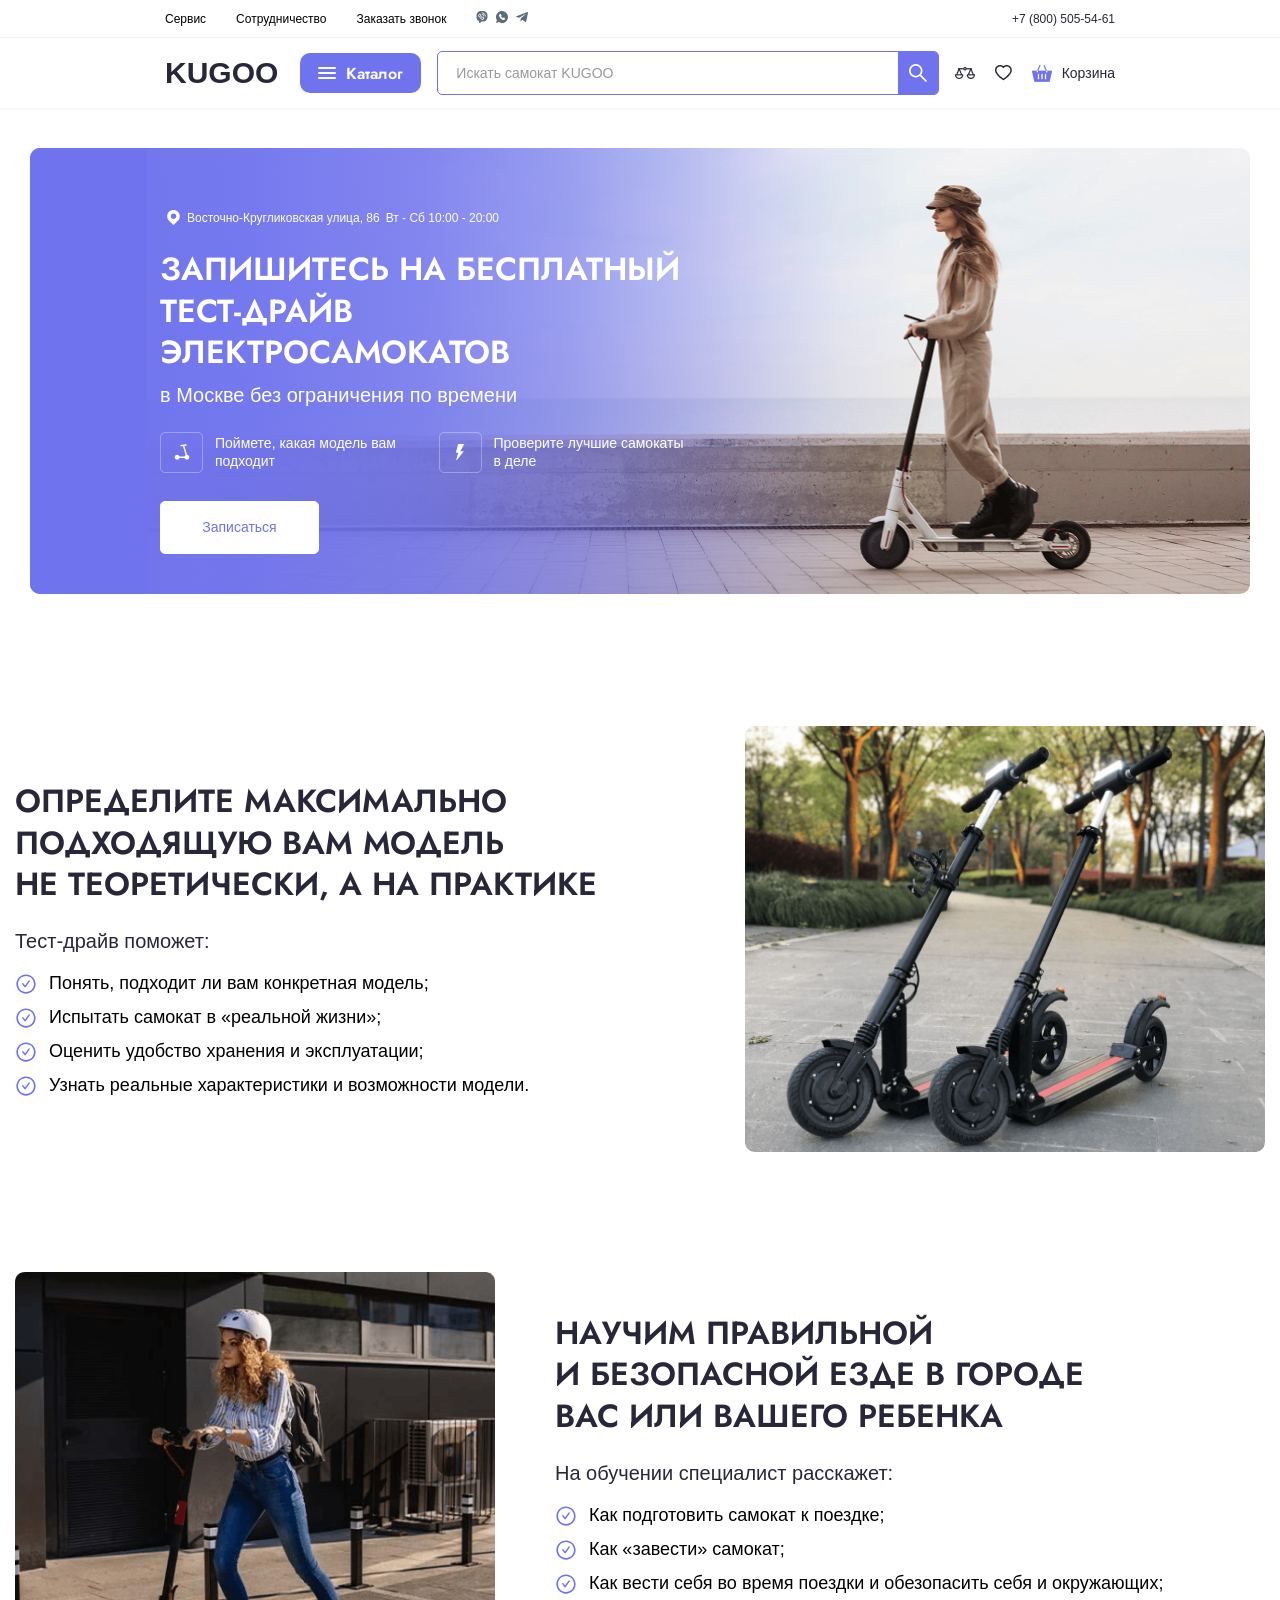
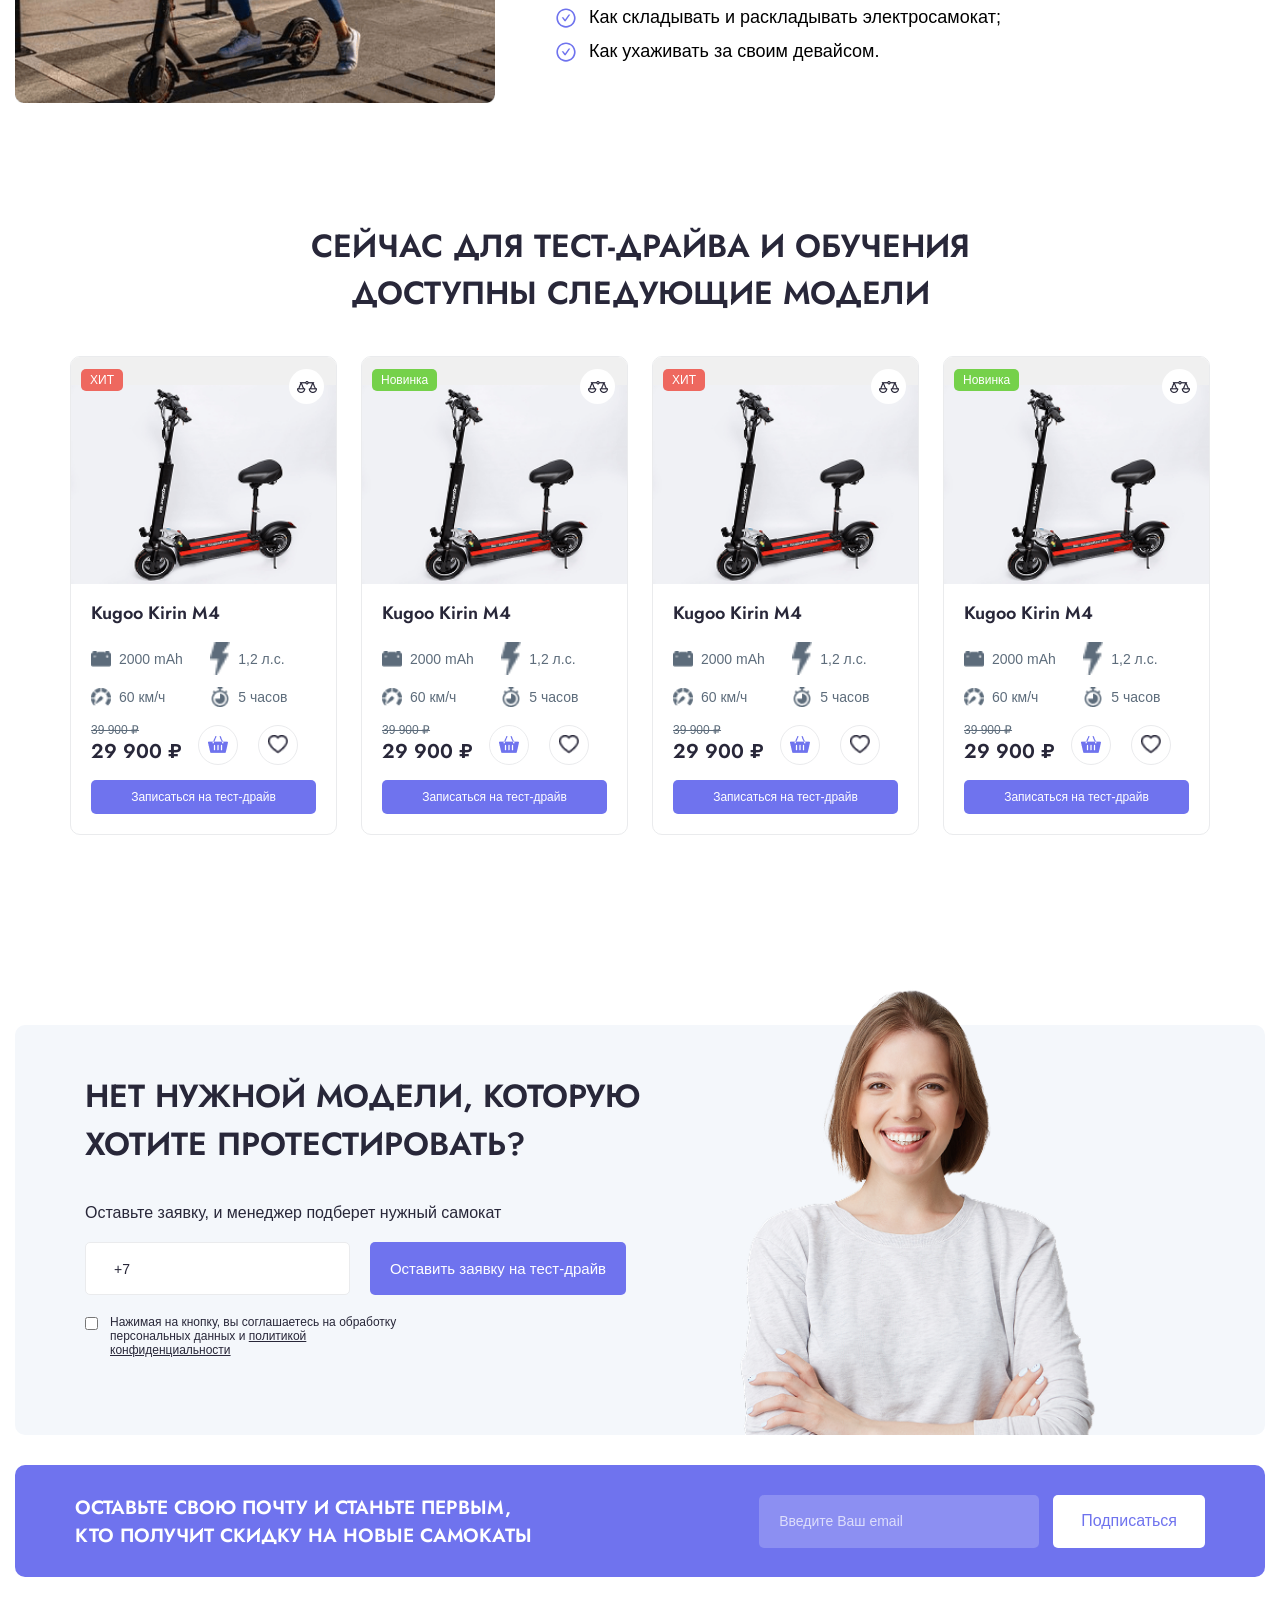
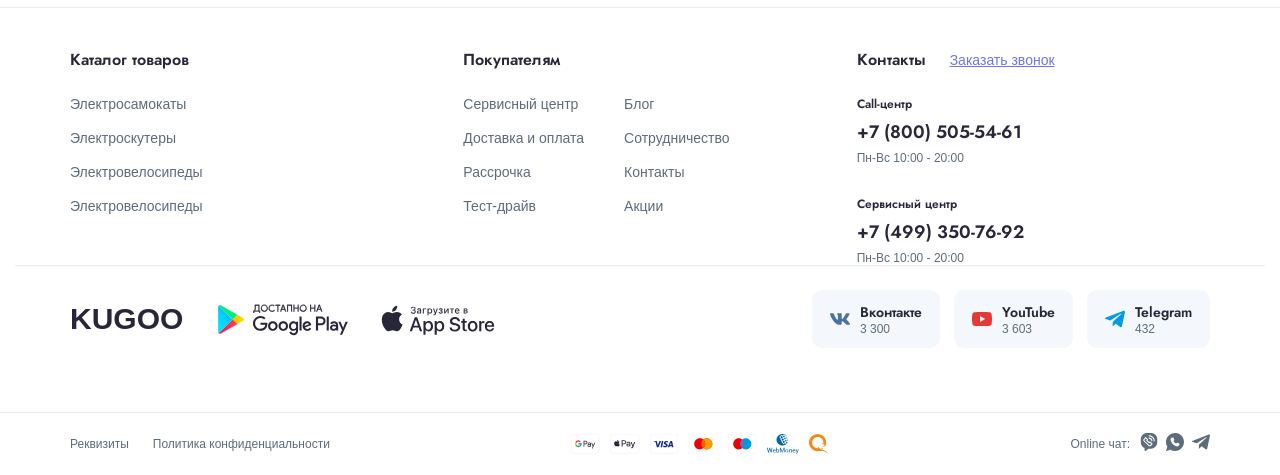
==== commit 3b6e1805: "fixed some errors" ====
--- a/index.html
+++ b/index.html
@@ -86,7 +86,7 @@
             <a class="action mainbar__heart" href="#" aria-label="Сравнение">
               <img src="./img/heart.png" alt="" />
             </a>
-            <a class="action mainbar__cart" href="#" aria-label="Сравнение">
+            <a class="action action--cart mainbar__cart" href="#" aria-label="Сравнение">
               <img src="./img/cart.png" alt="Cart" class="cart-icon" />
               <span class="action__label cart__name">Корзина</span>
             </a>
@@ -621,7 +621,7 @@
                 class="cta__input"
                 name="userphone"
                 type="tel"
-                placeholder="+7 (___) __ - __ - __"
+                placeholder="+7 ___ ___ __ __"
                 required
               />
               <button class="cta__button" type="submit">
@@ -823,7 +823,7 @@
                 id="phone"
                 name="phone"
                 type="tel"
-                placeholder="+7 (___) __ - __ - __"
+                placeholder="+7 ___ ___ __ __"
                 required
               />
 
--- a/styles/style.css
+++ b/styles/style.css
@@ -475,7 +475,9 @@
   font-size: 14px;
   font-weight: 500;
   color: #6f73ee;
-  transition: background 0.2s, color 0.2s;
+  transition:
+    background 0.2s,
+    color 0.2s;
 }
 
 .hero__btn:hover {
@@ -655,6 +657,7 @@
 
 .scooter__card-top {
   position: relative;
+  background: #f0f0f0;
 }
 
 .scooter__card-img {
@@ -687,27 +690,21 @@
 
 .scooter__compare {
   position: absolute;
-  top: 18px;
-  right: 17px;
+  top: 12px;
+  right: 12px;
   z-index: 1;
-}
-
-.scooter__compare::after {
-  content: "";
   width: 35px;
   height: 35px;
+  border-radius: 50%;
   background: #fff;
-  opacity: 0.5;
-  border-radius: 50%;
-  position: absolute;
-  top: -6px;
-  right: -7px;
-  transition: all 0.3s ease;
-}
-
-.scooter__compare:hover::after {
-  opacity: 0.3;
-  background: #4d52da;
+  display: flex;
+  align-items: center;
+  justify-content: center;
+  transition: background 0.3s ease;
+}
+
+.scooter__compare:hover {
+  background: rgba(77, 82, 218, 0.15);
 }
 
 .scooter__card-info {
@@ -769,31 +766,28 @@
 
 .scooter__card-actions {
   display: flex;
-  gap: 15px;
+  gap: 20px;
 }
 
 .scooter__card-action {
   background: none;
-  border: none;
+  border: 1px solid #eaebed;
+  padding: 0;
   cursor: pointer;
   position: relative;
-}
-
-.scooter__card-action::before {
-  content: "";
+  display: flex;
+  align-items: center;
+  justify-content: center;
   width: 40px;
   height: 40px;
   border-radius: 50%;
-  border: 1px solid #eaebed;
-  position: absolute;
-  top: -10px;
-  left: -10px;
-  transition: all 0.3s ease;
-}
-
-.scooter__card-action:hover::before {
-  opacity: 0.3;
-  background: #4d52da;
+  transition: border-color 0.3s ease, background 0.3s ease;
+  flex-shrink: 0;
+}
+
+.scooter__card-action:hover {
+  background: rgba(77, 82, 218, 0.15);
+  border-color: #6f73ee;
 }
 
 .scooter__card-btn {
@@ -817,7 +811,7 @@
 
 /* ==== CTA ==== */
 .cta {
-  padding: 0 15px;
+  padding: 130px 15px 0;
 }
 
 .cta__container {
@@ -826,15 +820,15 @@
   border-radius: 10px;
   background: #f4f7fb;
   position: relative;
-  overflow: hidden;
-  padding: 60px 0;
+  overflow: visible;
+  padding: 47px 0 78px;
 }
 
 .cta__container::before {
   content: "";
   width: 390px;
-  height: 495px;
-  background: url(../img/cta-young-woman.png) no-repeat center / cover;
+  height: 530px;
+  background: url(../img/cta-young-woman.png) no-repeat bottom center / contain;
   position: absolute;
   right: 13.5%;
   bottom: 0;
@@ -1015,7 +1009,9 @@
   border-radius: 5px;
   cursor: pointer;
   white-space: nowrap;
-  transition: transform 0.3s ease, box-shadow 0.3s ease;
+  transition:
+    transform 0.3s ease,
+    box-shadow 0.3s ease;
 }
 
 .subscribe__button:hover {
